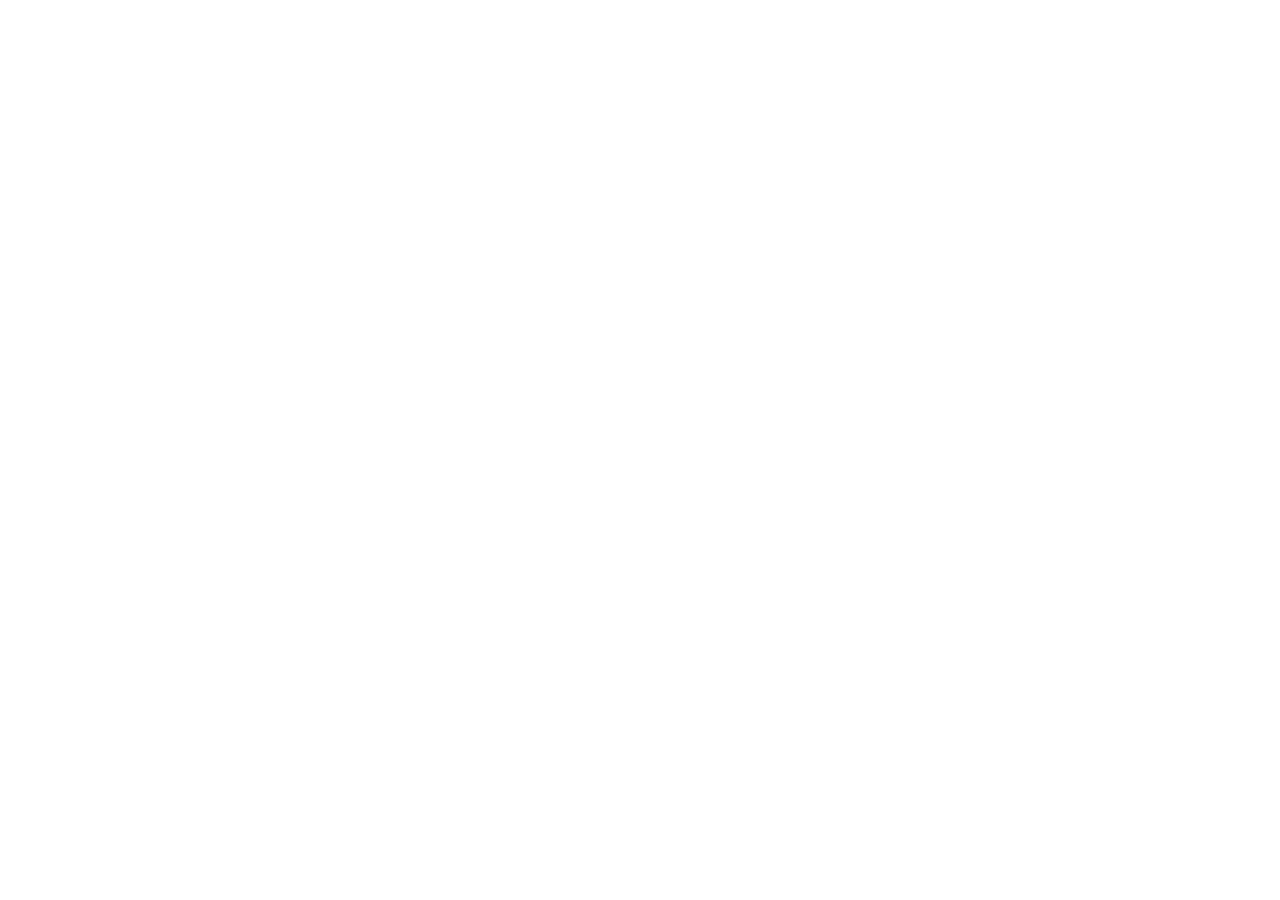
==== index.html @ 2f8d10e8 "Add initial website structure" ====
<!DOCTYPE html>
<html lang="en">
  <head>
    <meta charset="UTF-8">
    <meta name="viewport" content="width=device-width, initial-scale=1.0">

    <meta
      name="description"
      content="Professional, mobile-friendly websites for small businesses on the Sunshine Coast and across Queensland."
    >

    <title>Taichi Ueno Web Design | Sunshine Coast Small Business Websites</title>

    <link rel="stylesheet" href="style.css">
  </head>

  <body>
    <header>
      <nav></nav>
    </header>

    <main>
      <section class="hero"></section>

      <section class="services"></section>

      <section class="work"></section>

      <section class="pricing"></section>

      <section class="process"></section>

      <section class="about"></section>

      <section class="contact"></section>
    </main>

    <footer></footer>
  </body>
</html>
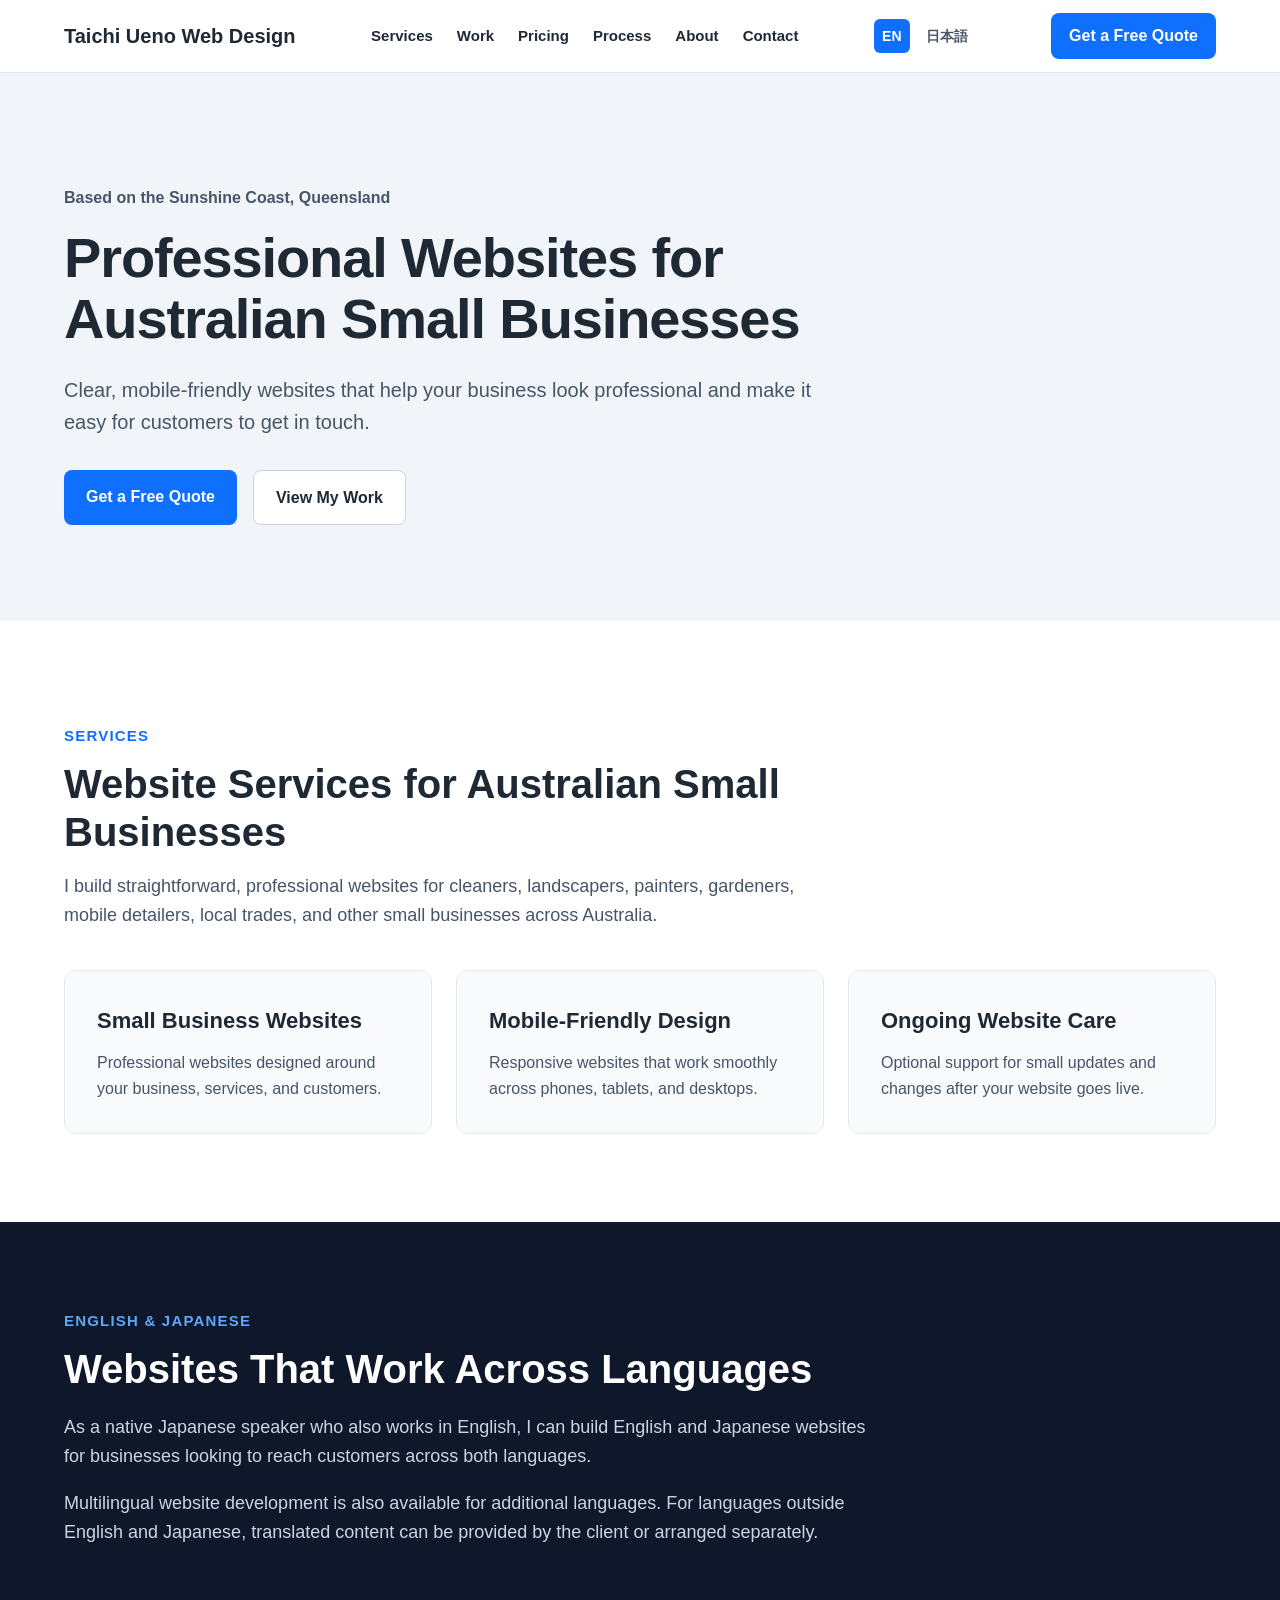
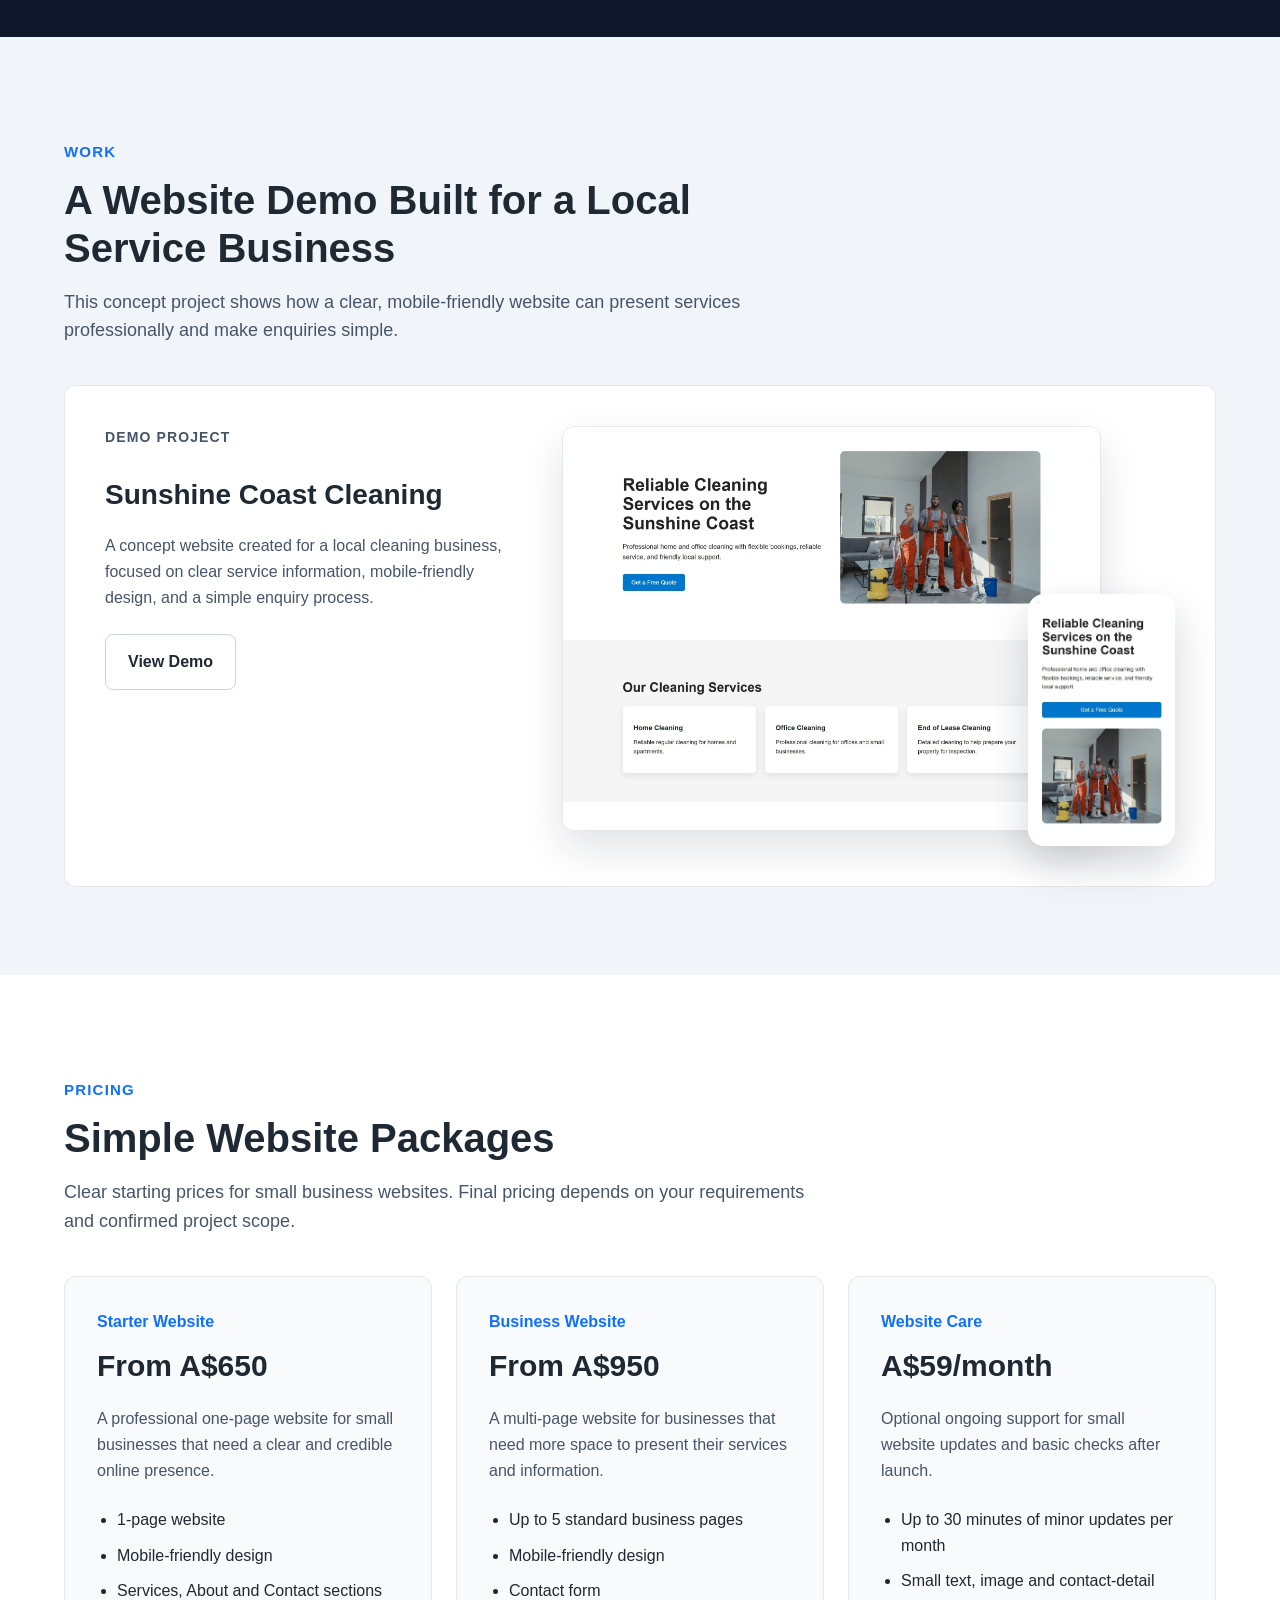
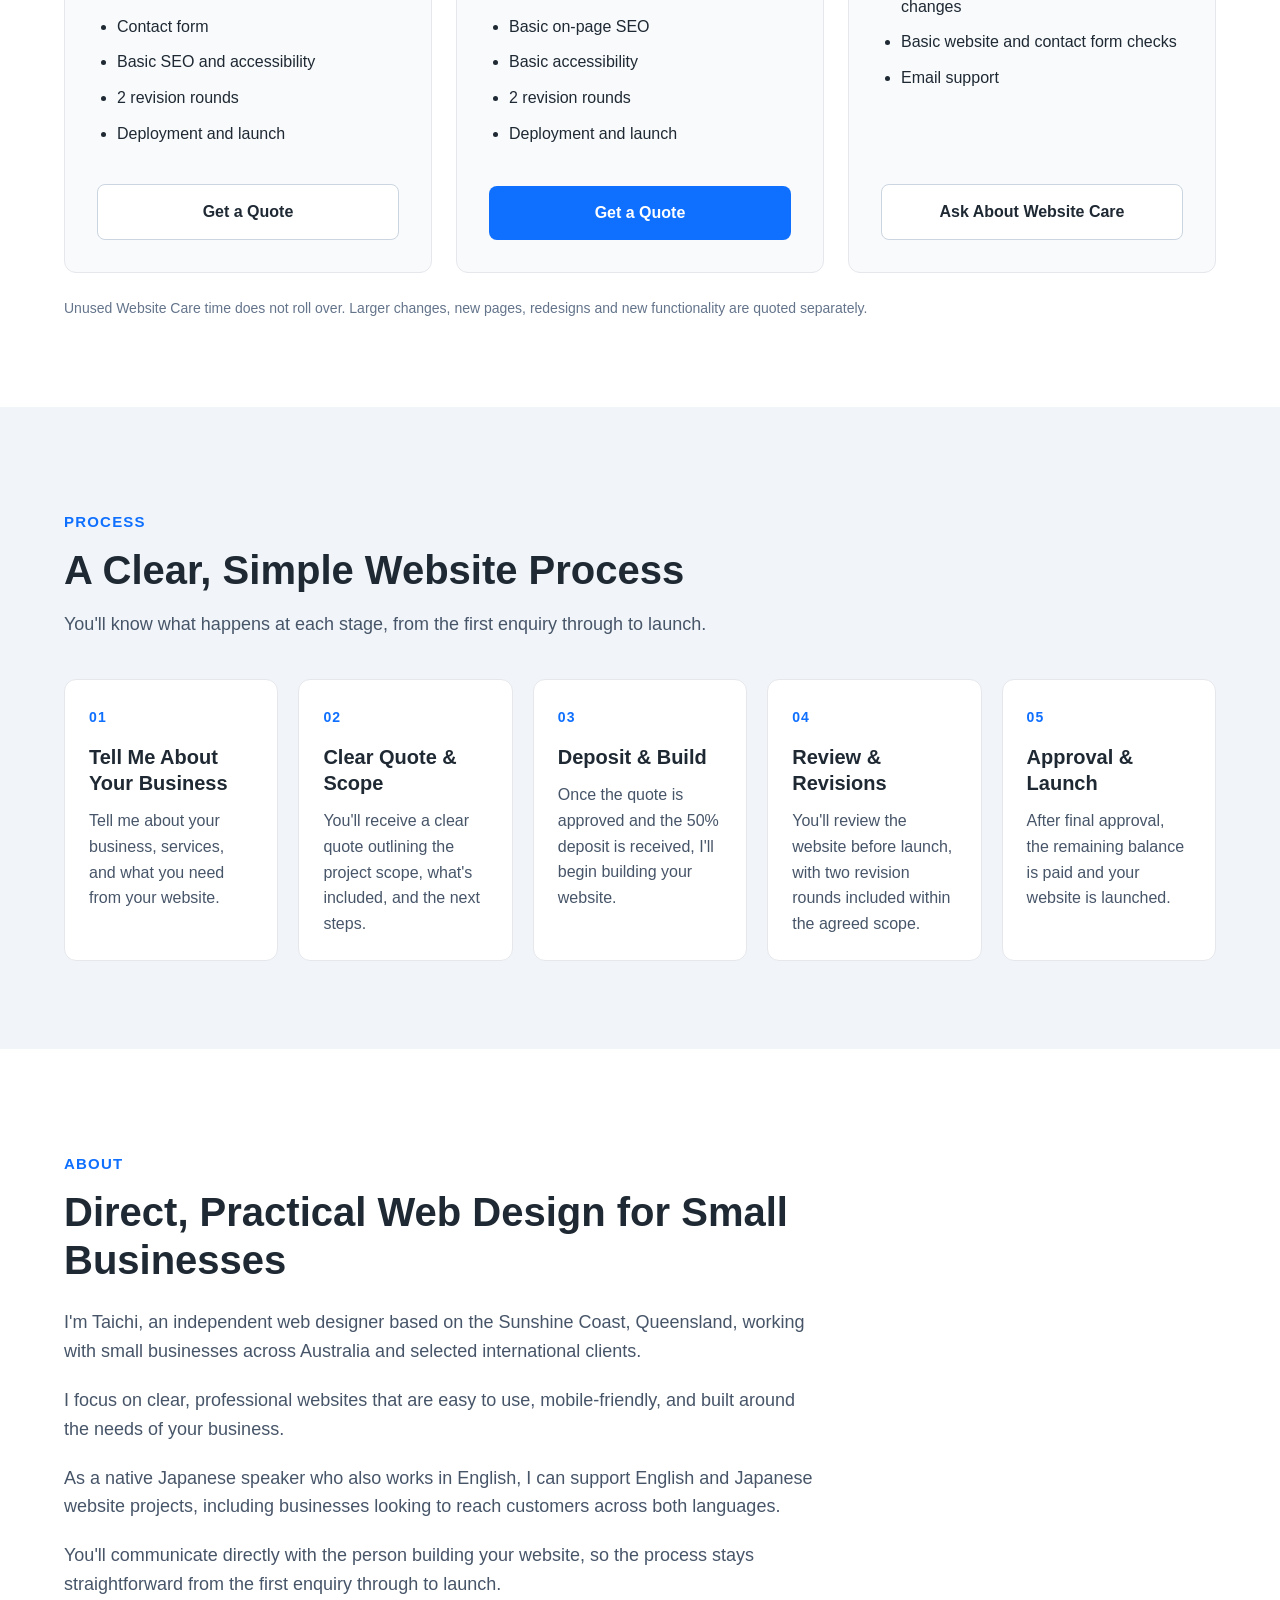
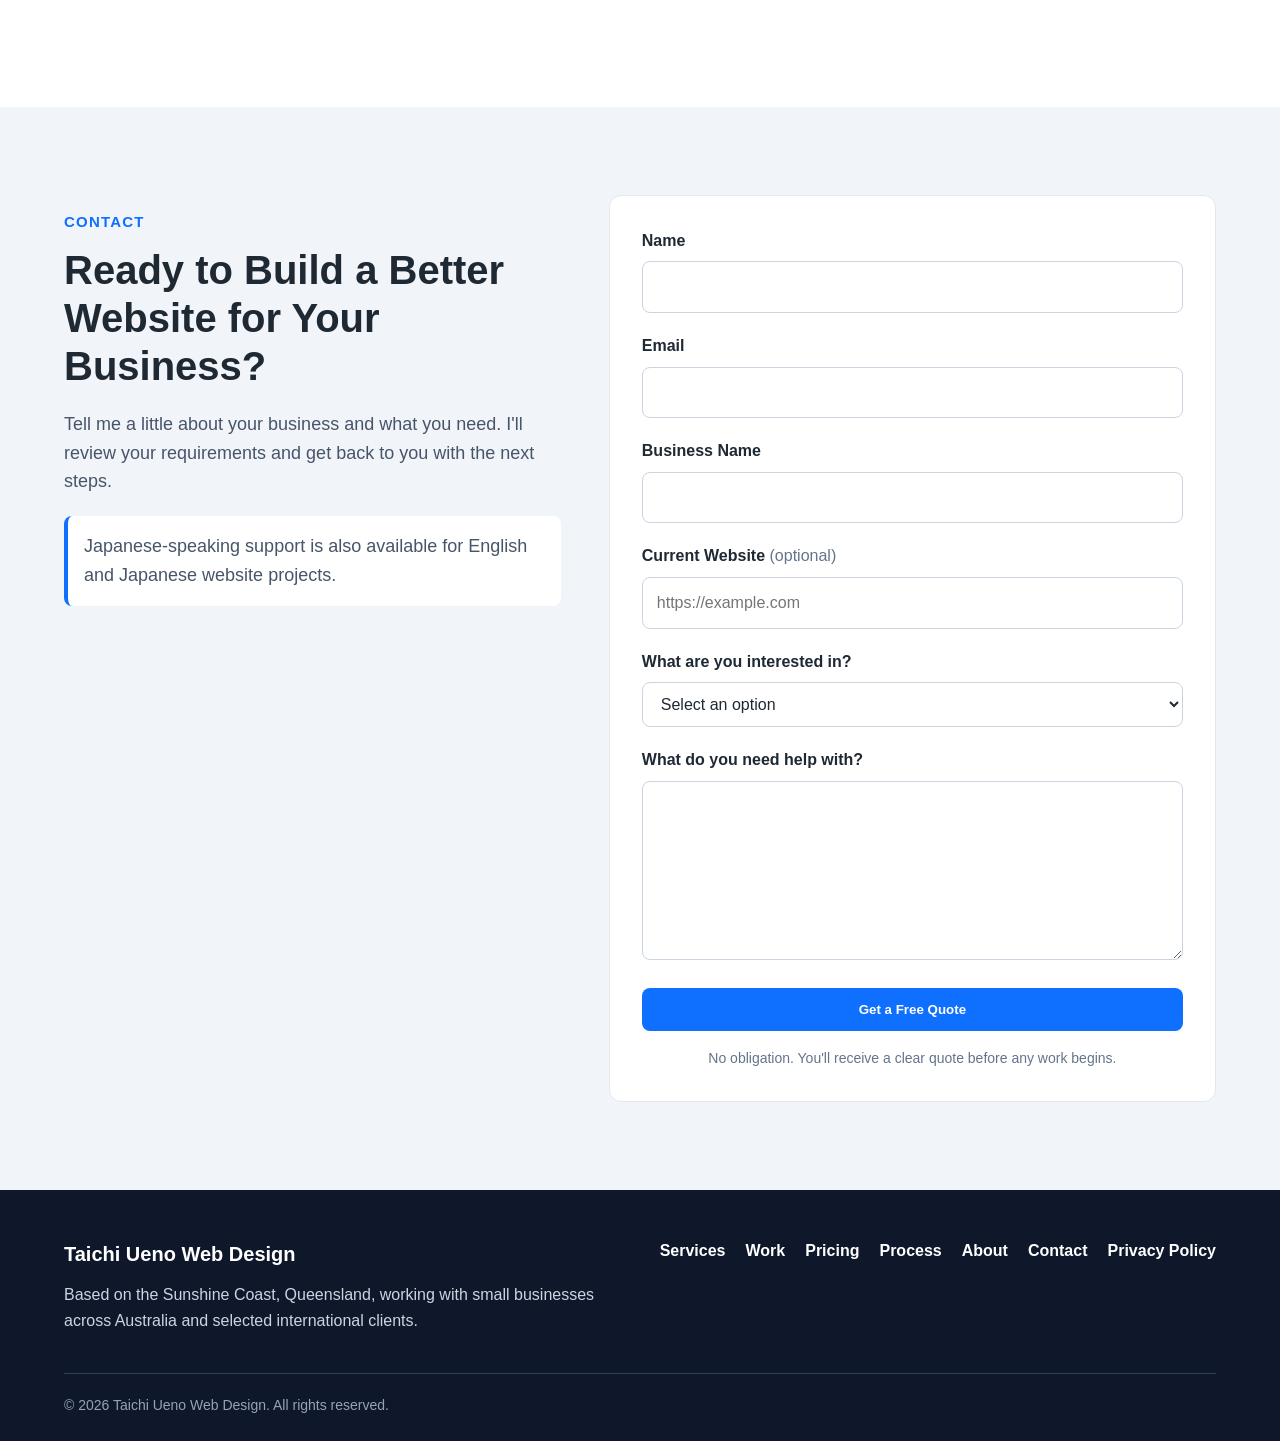
==== commit ee3fb180: "Complete Japanese pages and responsive QA" ====
--- a/index.html
+++ b/index.html
@@ -1,40 +1,553 @@
 <!DOCTYPE html>
 <html lang="en">
   <head>
-    <meta charset="UTF-8">
-    <meta name="viewport" content="width=device-width, initial-scale=1.0">
-
-    <meta
-      name="description"
-      content="Professional, mobile-friendly websites for small businesses on the Sunshine Coast and across Queensland."
+  <meta charset="UTF-8">
+  <meta name="viewport" content="width=device-width, initial-scale=1.0">
+
+  <meta
+    name="description"
+    content="Professional, mobile-friendly websites for Australian small businesses. Based on the Sunshine Coast, Queensland, and working with businesses across Australia."
+  >
+
+  <title>Taichi Ueno Web Design | Websites for Australian Small Businesses</title>
+
+  <link rel="stylesheet" href="style.css">
+</head>
+
+  <body id="top">
+    <header class="site-header">
+  <div class="container nav-container">
+    <a class="site-logo" href="#top">
+      Taichi Ueno Web Design
+    </a>
+
+    <nav class="site-nav" aria-label="Main navigation">
+      <a href="#services">Services</a>
+      <a href="#work">Work</a>
+      <a href="#pricing">Pricing</a>
+      <a href="#process">Process</a>
+      <a href="#about">About</a>
+      <a href="#contact">Contact</a>
+    </nav>
+
+<div class="language-switcher" aria-label="Language selector">
+  <span class="language-current">EN</span>
+
+  <a href="ja/index.html" lang="ja">
+    日本語
+  </a>
+</div>
+
+    <a class="nav-cta" href="#contact">
+      Get a Free Quote
+    </a>
+  </div>
+</header>
+
+    <main>
+   
+     <section class="hero">
+  <div class="container">
+    <div class="hero-content">
+
+      <p class="hero-location">
+        Based on the Sunshine Coast, Queensland
+      </p>
+
+      <h1>
+        Professional Websites for Australian Small Businesses
+      </h1>
+
+      <p class="hero-description">
+        Clear, mobile-friendly websites that help your business look
+        professional and make it easy for customers to get in touch.
+      </p>
+
+      <div class="hero-actions">
+        <a class="cta-button primary-cta" href="#contact">
+          Get a Free Quote
+        </a>
+
+        <a class="cta-button secondary-cta" href="#work">
+          View My Work
+        </a>
+      </div>
+
+    </div>
+  </div>
+</section>
+      <section class="services" id="services">
+  <div class="container">
+    <div class="section-heading">
+      <p class="section-label">Services</p>
+
+      <h2>
+        Website Services for Australian Small Businesses
+      </h2>
+
+      <p>
+        I build straightforward, professional websites for cleaners,
+        landscapers, painters, gardeners, mobile detailers, local trades,
+        and other small businesses across Australia.
+      </p>
+    </div>
+
+    <div class="services-grid">
+      <article class="service-card">
+        <h3>Small Business Websites</h3>
+
+        <p>
+          Professional websites designed around your business,
+          services, and customers.
+        </p>
+      </article>
+
+      <article class="service-card">
+        <h3>Mobile-Friendly Design</h3>
+
+        <p>
+          Responsive websites that work smoothly across phones,
+          tablets, and desktops.
+        </p>
+      </article>
+
+      <article class="service-card">
+        <h3>Ongoing Website Care</h3>
+
+        <p>
+          Optional support for small updates and changes after
+          your website goes live.
+        </p>
+      </article>
+    </div>
+  </div>
+</section>
+
+<section class="multilingual">
+  <div class="container">
+    <div class="multilingual-content">
+      <p class="section-label">English & Japanese</p>
+
+      <h2>
+        Websites That Work Across Languages
+      </h2>
+
+      <p>
+        As a native Japanese speaker who also works in English, I can build
+        English and Japanese websites for businesses looking to reach customers
+        across both languages.
+      </p>
+
+      <p>
+        Multilingual website development is also available for additional
+        languages. For languages outside English and Japanese, translated
+        content can be provided by the client or arranged separately.
+      </p>
+    </div>
+  </div>
+</section>
+
+      <section class="work" id="work">
+  <div class="container">
+    <div class="section-heading">
+      <p class="section-label">Work</p>
+
+      <h2>
+        A Website Demo Built for a Local Service Business
+      </h2>
+
+      <p>
+        This concept project shows how a clear, mobile-friendly website
+        can present services professionally and make enquiries simple.
+      </p>
+    </div>
+
+   <article class="work-card">
+  <div class="work-content">
+    <p class="work-tag">Demo Project</p>
+
+    <h3>Sunshine Coast Cleaning</h3>
+
+    <p>
+      A concept website created for a local cleaning business,
+      focused on clear service information, mobile-friendly design,
+      and a simple enquiry process.
+    </p>
+
+    <a
+      class="cta-button secondary-cta"
+      href="https://taichi-ueno.github.io/02-cleaning-business/"
+      target="_blank"
+      rel="noopener noreferrer"
     >
-
-    <title>Taichi Ueno Web Design | Sunshine Coast Small Business Websites</title>
-
-    <link rel="stylesheet" href="style.css">
-  </head>
-
-  <body>
-    <header>
-      <nav></nav>
-    </header>
-
-    <main>
-      <section class="hero"></section>
-
-      <section class="services"></section>
-
-      <section class="work"></section>
-
-      <section class="pricing"></section>
-
-      <section class="process"></section>
-
-      <section class="about"></section>
-
-      <section class="contact"></section>
+      View Demo
+    </a>
+  </div>
+
+  <div class="work-preview">
+    <img
+  class="work-desktop"
+  src="images/cleaning-business-desktop.jpeg"
+  alt="Desktop preview of the Sunshine Coast Cleaning demo website"
+ >
+
+ <img
+  class="work-mobile"
+  src="images/cleaning-business-mobile.jpeg"
+  alt="Mobile preview of the Sunshine Coast Cleaning demo website"
+ >
+
+  </div>
+</article>
+  </div>
+</section>
+
+      <section class="pricing" id="pricing">
+  <div class="container">
+    <div class="section-heading">
+      <p class="section-label">Pricing</p>
+
+      <h2>
+        Simple Website Packages
+      </h2>
+
+      <p>
+        Clear starting prices for small business websites.
+        Final pricing depends on your requirements and confirmed project scope.
+      </p>
+    </div>
+
+    <div class="pricing-grid">
+      <article class="pricing-card">
+        <p class="pricing-name">Starter Website</p>
+
+        <h3>From A$650</h3>
+
+        <p class="pricing-description">
+          A professional one-page website for small businesses
+          that need a clear and credible online presence.
+        </p>
+
+        <ul>
+          <li>1-page website</li>
+          <li>Mobile-friendly design</li>
+          <li>Services, About and Contact sections</li>
+          <li>Contact form</li>
+          <li>Basic SEO and accessibility</li>
+          <li>2 revision rounds</li>
+          <li>Deployment and launch</li>
+        </ul>
+
+        <a class="cta-button secondary-cta" href="#contact">
+          Get a Quote
+        </a>
+      </article>
+
+      <article class="pricing-card">
+        <p class="pricing-name">Business Website</p>
+
+        <h3>From A$950</h3>
+
+        <p class="pricing-description">
+          A multi-page website for businesses that need more
+          space to present their services and information.
+        </p>
+
+        <ul>
+          <li>Up to 5 standard business pages</li>
+          <li>Mobile-friendly design</li>
+          <li>Contact form</li>
+          <li>Basic on-page SEO</li>
+          <li>Basic accessibility</li>
+          <li>2 revision rounds</li>
+          <li>Deployment and launch</li>
+        </ul>
+
+        <a class="cta-button primary-cta" href="#contact">
+          Get a Quote
+        </a>
+      </article>
+
+      <article class="pricing-card">
+        <p class="pricing-name">Website Care</p>
+
+        <h3>A$59/month</h3>
+
+        <p class="pricing-description">
+          Optional ongoing support for small website updates
+          and basic checks after launch.
+        </p>
+
+        <ul>
+          <li>Up to 30 minutes of minor updates per month</li>
+          <li>Small text, image and contact-detail changes</li>
+          <li>Basic website and contact form checks</li>
+          <li>Email support</li>
+        </ul>
+
+        <a class="cta-button secondary-cta" href="#contact">
+          Ask About Website Care
+        </a>
+      </article>
+    </div>
+
+    <p class="pricing-note">
+      Unused Website Care time does not roll over.
+      Larger changes, new pages, redesigns and new functionality are quoted separately.
+    </p>
+  </div>
+</section>
+
+      <section class="process" id="process">
+  <div class="container">
+    <div class="section-heading">
+      <p class="section-label">Process</p>
+
+      <h2>
+        A Clear, Simple Website Process
+      </h2>
+
+      <p>
+        You'll know what happens at each stage, from the first enquiry
+        through to launch.
+      </p>
+    </div>
+
+    <div class="process-grid">
+      <article class="process-step">
+        <span class="process-number">01</span>
+
+        <h3>Tell Me About Your Business</h3>
+
+        <p>
+          Tell me about your business, services, and what you need
+          from your website.
+        </p>
+      </article>
+
+      <article class="process-step">
+        <span class="process-number">02</span>
+
+        <h3>Clear Quote & Scope</h3>
+
+        <p>
+          You'll receive a clear quote outlining the project scope,
+          what's included, and the next steps.
+        </p>
+      </article>
+
+      <article class="process-step">
+        <span class="process-number">03</span>
+
+        <h3>Deposit & Build</h3>
+
+        <p>
+          Once the quote is approved and the 50% deposit is received,
+          I'll begin building your website.
+        </p>
+      </article>
+
+      <article class="process-step">
+        <span class="process-number">04</span>
+
+        <h3>Review & Revisions</h3>
+
+        <p>
+          You'll review the website before launch, with two revision
+          rounds included within the agreed scope.
+        </p>
+      </article>
+
+      <article class="process-step">
+        <span class="process-number">05</span>
+
+        <h3>Approval & Launch</h3>
+
+        <p>
+          After final approval, the remaining balance is paid and
+          your website is launched.
+        </p>
+      </article>
+    </div>
+  </div>
+</section>
+
+      <section class="about" id="about">
+  <div class="container">
+    <div class="about-content">
+      <p class="section-label">About</p>
+
+      <h2>
+        Direct, Practical Web Design for Small Businesses
+      </h2>
+
+      <p>
+        I'm Taichi, an independent web designer based on the Sunshine Coast,
+        Queensland, working with small businesses across Australia and selected
+        international clients.
+      </p>
+
+      <p>
+        I focus on clear, professional websites that are easy to use,
+        mobile-friendly, and built around the needs of your business.
+      </p>
+
+      <p>
+        As a native Japanese speaker who also works in English, I can support
+        English and Japanese website projects, including businesses looking to
+        reach customers across both languages.
+      </p>
+
+      <p>
+        You'll communicate directly with the person building your website,
+        so the process stays straightforward from the first enquiry through to launch.
+      </p>
+    </div>
+  </div>
+</section>
+
+      <section class="contact" id="contact">
+  <div class="container">
+    <div class="contact-layout">
+      <div class="contact-intro">
+        <p class="section-label">Contact</p>
+
+        <h2>
+          Ready to Build a Better Website for Your Business?
+        </h2>
+
+        <p>
+          Tell me a little about your business and what you need.
+          I'll review your requirements and get back to you with the next steps.
+        </p>
+
+        <p class="contact-note">
+          Japanese-speaking support is also available for English and Japanese
+          website projects.
+        </p>
+      </div>
+
+      <form
+        class="contact-form"
+        action="https://formspree.io/f/mdeodkyo"
+        method="POST"
+      >
+        <div class="form-group">
+          <label for="name">Name</label>
+
+          <input
+            type="text"
+            id="name"
+            name="name"
+            autocomplete="name"
+            required
+          >
+        </div>
+
+        <div class="form-group">
+          <label for="email">Email</label>
+
+          <input
+            type="email"
+            id="email"
+            name="email"
+            autocomplete="email"
+            required
+          >
+        </div>
+
+        <div class="form-group">
+          <label for="business-name">Business Name</label>
+
+          <input
+            type="text"
+            id="business-name"
+            name="business_name"
+            autocomplete="organization"
+            required
+          >
+        </div>
+
+        <div class="form-group">
+          <label for="website">Current Website <span>(optional)</span></label>
+
+          <input
+            type="url"
+            id="website"
+            name="current_website"
+            placeholder="https://example.com"
+          >
+        </div>
+
+        <div class="form-group">
+          <label for="service">What are you interested in?</label>
+
+          <select id="service" name="service" required>
+            <option value="">Select an option</option>
+            <option value="Starter Website">Starter Website</option>
+            <option value="Business Website">Business Website</option>
+            <option value="Website Care">Website Care</option>
+            <option value="Not sure yet">Not sure yet</option>
+          </select>
+        </div>
+
+        <div class="form-group">
+          <label for="message">What do you need help with?</label>
+
+          <textarea
+            id="message"
+            name="message"
+            rows="6"
+            required
+          ></textarea>
+        </div>
+
+        <input
+          type="hidden"
+          name="_next"
+          value="https://taichiueno.com.au/thanks.html"
+        >
+
+        <button class="cta-button primary-cta form-submit" type="submit">
+          Get a Free Quote
+        </button>
+
+        <p class="form-note">
+          No obligation. You'll receive a clear quote before any work begins.
+        </p>
+      </form>
+    </div>
+  </div>
+</section>
     </main>
 
-    <footer></footer>
+    <footer class="site-footer">
+  <div class="container footer-container">
+    <div class="footer-brand">
+      <a class="footer-logo" href="#top">
+        Taichi Ueno Web Design
+      </a>
+
+      <p>
+        Based on the Sunshine Coast, Queensland, working with small businesses
+        across Australia and selected international clients.
+      </p>
+    </div>
+
+    <div class="footer-links">
+      <a href="#services">Services</a>
+      <a href="#work">Work</a>
+      <a href="#pricing">Pricing</a>
+      <a href="#process">Process</a>
+      <a href="#about">About</a>
+      <a href="#contact">Contact</a>
+      <a href="privacy.html">Privacy Policy</a>
+    </div>
+
+    <p class="footer-copyright">
+      © 2026 Taichi Ueno Web Design. All rights reserved.
+    </p>
+  </div>
+</footer>
   </body>
 </html>
--- a/style.css
+++ b/style.css
@@ -0,0 +1,1060 @@
+* {
+  box-sizing: border-box;
+}
+
+html {
+  scroll-behavior: smooth;
+}
+
+body {
+  margin: 0;
+  font-family: Arial, sans-serif;
+  color: #1f2933;
+  background-color: #ffffff;
+  line-height: 1.6;
+  overflow-x: hidden;
+}
+
+a {
+  color: inherit;
+}
+
+.container {
+  width: 100%;
+  max-width: 1200px;
+  margin: 0 auto;
+  padding: 0 24px;
+}
+
+
+/* Header */
+
+.site-header {
+  background-color: #ffffff;
+  border-bottom: 1px solid #e5e7eb;
+}
+
+.nav-container {
+  display: flex;
+  align-items: center;
+  justify-content: space-between;
+  min-height: 72px;
+  gap: 24px;
+}
+
+.site-logo {
+  font-size: 20px;
+  font-weight: 700;
+  text-decoration: none;
+  white-space: nowrap;
+}
+
+.site-nav {
+  display: flex;
+  align-items: center;
+  gap: 24px;
+}
+
+.site-nav a {
+  text-decoration: none;
+  font-size: 15px;
+  font-weight: 600;
+}
+
+.site-nav a:hover {
+  text-decoration: underline;
+}
+
+.language-switcher {
+  display: flex;
+  align-items: center;
+  gap: 8px;
+  font-size: 14px;
+  font-weight: 700;
+}
+
+.language-switcher a,
+.language-current {
+  padding: 6px 8px;
+  border-radius: 6px;
+}
+
+.language-switcher a {
+  text-decoration: none;
+  color: #475569;
+}
+
+.language-switcher a:hover {
+  background-color: #f1f5f9;
+}
+
+.language-current {
+  background-color: #0f6fff;
+  color: #ffffff;
+}
+
+.nav-cta {
+  display: inline-block;
+  padding: 10px 18px;
+  background-color: #0f6fff;
+  color: #ffffff;
+  border-radius: 8px;
+  text-decoration: none;
+  font-weight: 700;
+  white-space: nowrap;
+  transition: background-color 0.2s ease, transform 0.2s ease;
+}
+
+.nav-cta:hover {
+  background-color: #0a58cc;
+  transform: translateY(-1px);
+}
+
+
+/* Hero */
+
+.hero {
+  padding: 96px 0;
+  background-color: #f1f5f9;
+}
+
+.hero-content {
+  max-width: 760px;
+}
+
+.hero-location {
+  margin-bottom: 16px;
+  font-size: 16px;
+  font-weight: 600;
+  color: #475569;
+}
+
+.hero h1 {
+  margin: 0 0 24px;
+  font-size: 56px;
+  line-height: 1.1;
+  letter-spacing: -0.02em;
+}
+
+.hero-description {
+  margin-bottom: 32px;
+  font-size: 20px;
+  color: #475569;
+}
+
+.hero-actions {
+  display: flex;
+  flex-wrap: wrap;
+  gap: 16px;
+}
+
+
+/* Buttons */
+
+.cta-button {
+  display: inline-block;
+  padding: 14px 22px;
+  border-radius: 8px;
+  text-decoration: none;
+  font-weight: 700;
+  transition: transform 0.2s ease, background-color 0.2s ease;
+}
+
+.primary-cta {
+  background-color: #0f6fff;
+  color: #ffffff;
+}
+
+.primary-cta:hover {
+  background-color: #0a58cc;
+  transform: translateY(-2px);
+}
+
+.secondary-cta {
+  background-color: #ffffff;
+  border: 1px solid #cbd5e1;
+  color: #1f2933;
+}
+
+.secondary-cta:hover {
+  background-color: #f1f5f9;
+  transform: translateY(-2px);
+}
+
+
+/* Shared Section Styles */
+
+.section-heading {
+  max-width: 760px;
+  margin-bottom: 40px;
+}
+
+.section-label {
+  margin-bottom: 12px;
+  font-size: 15px;
+  font-weight: 700;
+  color: #0f6fff;
+  text-transform: uppercase;
+  letter-spacing: 0.08em;
+}
+
+.section-heading h2 {
+  margin: 0 0 16px;
+  font-size: 40px;
+  line-height: 1.2;
+}
+
+.section-heading > p:not(.section-label) {
+  margin: 0;
+  font-size: 18px;
+  color: #475569;
+}
+
+
+/* Services */
+
+.services {
+  padding: 88px 0;
+  background-color: #ffffff;
+}
+
+.services-grid {
+  display: grid;
+  grid-template-columns: repeat(3, 1fr);
+  gap: 24px;
+}
+
+.service-card {
+  padding: 32px;
+  background-color: #f8fafc;
+  border: 1px solid #e5e7eb;
+  border-radius: 12px;
+  transition: transform 0.2s ease, box-shadow 0.2s ease;
+}
+
+.service-card:hover {
+  transform: translateY(-4px);
+  box-shadow: 0 12px 28px rgba(15, 23, 42, 0.08);
+}
+
+.service-card h3 {
+  margin: 0 0 12px;
+  font-size: 22px;
+}
+
+.service-card p {
+  margin: 0;
+  color: #475569;
+}
+
+
+/* Multilingual */
+
+.multilingual {
+  padding: 72px 0;
+  background-color: #0f172a;
+  color: #ffffff;
+}
+
+.multilingual-content {
+  max-width: 820px;
+}
+
+.multilingual .section-label {
+  color: #60a5fa;
+}
+
+.multilingual h2 {
+  margin: 0 0 20px;
+  font-size: 40px;
+  line-height: 1.2;
+}
+
+.multilingual p:not(.section-label) {
+  margin: 0 0 18px;
+  font-size: 18px;
+  color: #cbd5e1;
+}
+
+
+/* Work */
+
+.work {
+  padding: 88px 0;
+  background-color: #f1f5f9;
+}
+
+.work-card {
+  display: grid;
+  grid-template-columns: 0.8fr 1.2fr;
+  gap: 48px;
+  padding: 40px;
+  background-color: #ffffff;
+  border: 1px solid #e5e7eb;
+  border-radius: 12px;
+}
+
+.work-content {
+  max-width: 720px;
+}
+
+.work-tag {
+  margin: 0 0 12px;
+  font-size: 14px;
+  font-weight: 700;
+  color: #0f6fff;
+  text-transform: uppercase;
+  letter-spacing: 0.08em;
+}
+
+.work-card h3 {
+  margin: 0 0 16px;
+  font-size: 28px;
+}
+
+.work-card p {
+  margin: 0 0 24px;
+  color: #475569;
+}
+
+.work-preview {
+  position: relative;
+  min-height: 420px;
+}
+
+.work-desktop {
+  display: block;
+  width: 88%;
+  border: 1px solid #e5e7eb;
+  border-radius: 12px;
+  box-shadow: 0 18px 40px rgba(15, 23, 42, 0.12);
+}
+
+.work-mobile {
+  position: absolute;
+  right: 0;
+  bottom: 0;
+  width: 24%;
+  border: 6px solid #ffffff;
+  border-radius: 16px;
+  box-shadow: 0 18px 40px rgba(15, 23, 42, 0.18);
+}
+
+
+/* Pricing */
+
+.pricing {
+  padding: 88px 0;
+  background-color: #ffffff;
+}
+
+.pricing-grid {
+  display: grid;
+  grid-template-columns: repeat(3, 1fr);
+  gap: 24px;
+}
+
+.pricing-card {
+  display: flex;
+  flex-direction: column;
+  padding: 32px;
+  background-color: #f8fafc;
+  border: 1px solid #e5e7eb;
+  border-radius: 12px;
+}
+
+.pricing-name {
+  margin: 0 0 8px;
+  font-size: 16px;
+  font-weight: 700;
+  color: #0f6fff;
+}
+
+.pricing-card h3 {
+  margin: 0 0 16px;
+  font-size: 30px;
+}
+
+.pricing-description {
+  margin: 0 0 24px;
+  color: #475569;
+}
+
+.pricing-card ul {
+  margin: 0 0 28px;
+  padding-left: 20px;
+}
+
+.pricing-card li {
+  margin-bottom: 10px;
+}
+
+.pricing-card .cta-button {
+  margin-top: auto;
+  text-align: center;
+}
+
+.pricing-note {
+  margin: 24px 0 0;
+  font-size: 14px;
+  color: #64748b;
+}
+
+
+/* Process */
+
+.process {
+  padding: 88px 0;
+  background-color: #f1f5f9;
+}
+
+.process-grid {
+  display: grid;
+  grid-template-columns: repeat(5, 1fr);
+  gap: 20px;
+}
+
+.process-step {
+  padding: 24px;
+  background-color: #ffffff;
+  border: 1px solid #e5e7eb;
+  border-radius: 12px;
+}
+
+.process-number {
+  display: inline-block;
+  margin-bottom: 16px;
+  font-size: 14px;
+  font-weight: 700;
+  color: #0f6fff;
+  letter-spacing: 0.08em;
+}
+
+.process-step h3 {
+  margin: 0 0 12px;
+  font-size: 20px;
+  line-height: 1.3;
+}
+
+.process-step p {
+  margin: 0;
+  color: #475569;
+}
+
+
+/* About */
+
+.about {
+  padding: 88px 0;
+  background-color: #ffffff;
+}
+
+.about-content {
+  max-width: 760px;
+}
+
+.about-content h2 {
+  margin: 0 0 24px;
+  font-size: 40px;
+  line-height: 1.2;
+}
+
+.about-content > p:not(.section-label) {
+  margin: 0 0 20px;
+  font-size: 18px;
+  color: #475569;
+}
+
+
+/* Contact */
+
+.contact {
+  padding: 88px 0;
+  background-color: #f1f5f9;
+}
+
+.contact-layout {
+  display: grid;
+  grid-template-columns: 0.9fr 1.1fr;
+  gap: 48px;
+  align-items: start;
+}
+
+.contact-intro {
+  max-width: 520px;
+}
+
+.contact-intro h2 {
+  margin: 0 0 20px;
+  font-size: 40px;
+  line-height: 1.2;
+}
+
+.contact-intro > p:not(.section-label) {
+  margin: 0 0 20px;
+  font-size: 18px;
+  color: #475569;
+}
+
+.contact-note {
+  padding: 16px;
+  background-color: #ffffff;
+  border-left: 4px solid #0f6fff;
+  border-radius: 8px;
+}
+
+.contact-form {
+  padding: 32px;
+  background-color: #ffffff;
+  border: 1px solid #e5e7eb;
+  border-radius: 12px;
+}
+
+.form-group {
+  margin-bottom: 20px;
+}
+
+.form-group label {
+  display: block;
+  margin-bottom: 8px;
+  font-weight: 700;
+}
+
+.form-group label span {
+  font-weight: 400;
+  color: #64748b;
+}
+
+.form-group input,
+.form-group select,
+.form-group textarea {
+  width: 100%;
+  padding: 12px 14px;
+  font: inherit;
+  color: #1f2933;
+  background-color: #ffffff;
+  border: 1px solid #cbd5e1;
+  border-radius: 8px;
+}
+
+.form-group textarea {
+  resize: vertical;
+}
+
+.form-group input:focus,
+.form-group select:focus,
+.form-group textarea:focus {
+  outline: 3px solid rgba(15, 111, 255, 0.18);
+  border-color: #0f6fff;
+}
+
+.form-submit {
+  width: 100%;
+  border: 0;
+  cursor: pointer;
+}
+
+.form-note {
+  margin: 16px 0 0;
+  font-size: 14px;
+  color: #64748b;
+  text-align: center;
+}
+
+
+/* Footer */
+
+.site-footer {
+  padding: 48px 0 24px;
+  background-color: #0f172a;
+  color: #ffffff;
+}
+
+.footer-container {
+  display: grid;
+  grid-template-columns: 1fr auto;
+  gap: 32px;
+  align-items: start;
+}
+
+.footer-brand {
+  max-width: 560px;
+}
+
+.footer-logo {
+  display: inline-block;
+  margin-bottom: 12px;
+  font-size: 20px;
+  font-weight: 700;
+  text-decoration: none;
+}
+
+.footer-brand p {
+  margin: 0;
+  color: #cbd5e1;
+}
+
+.footer-links {
+  display: flex;
+  flex-wrap: wrap;
+  justify-content: flex-end;
+  gap: 16px 20px;
+}
+
+.footer-links a {
+  color: #ffffff;
+  text-decoration: none;
+  font-weight: 600;
+}
+
+.footer-links a:hover {
+  text-decoration: underline;
+}
+
+.footer-copyright {
+  grid-column: 1 / -1;
+  margin: 8px 0 0;
+  padding-top: 20px;
+  border-top: 1px solid #334155;
+  font-size: 14px;
+  color: #94a3b8;
+}
+
+
+/* Privacy / Legal Page */
+
+.legal-page {
+  padding: 88px 0;
+  background-color: #ffffff;
+}
+
+.legal-content {
+  max-width: 760px;
+}
+
+.legal-content h1 {
+  margin: 0 0 32px;
+  font-size: 48px;
+  line-height: 1.2;
+}
+
+.legal-content h2 {
+  margin: 32px 0 12px;
+  font-size: 26px;
+}
+
+.legal-content p {
+  margin: 0 0 20px;
+  font-size: 18px;
+  color: #475569;
+}
+
+
+/* Thank You Page */
+
+.thank-you-page {
+  padding: 120px 0;
+  background-color: #f1f5f9;
+}
+
+.thank-you-content {
+  max-width: 820px;
+  text-align: center;
+}
+
+.thank-you-content h1 {
+  margin: 0 0 20px;
+  font-size: 48px;
+  line-height: 1.2;
+}
+
+.thank-you-content p {
+  margin: 0 0 28px;
+  font-size: 18px;
+  color: #475569;
+}
+
+/* Japanese Typography and Layout */
+
+html[lang="ja"] h1,
+html[lang="ja"] h2,
+html[lang="ja"] h3,
+html[lang="ja"] p,
+html[lang="ja"] li {
+  line-break: strict;
+  word-break: normal;
+  overflow-wrap: normal;
+}
+
+html[lang="ja"] .hero-content {
+  max-width: 1000px;
+}
+
+html[lang="ja"] .hero h1 {
+  font-size: 52px;
+}
+
+html[lang="ja"] .hero-description {
+  max-width: 920px;
+}
+
+html[lang="ja"] .section-heading {
+  max-width: 920px;
+}
+
+html[lang="ja"] .multilingual-content {
+  max-width: 920px;
+}
+
+html[lang="ja"] .about-content {
+  max-width: 900px;
+}
+
+html[lang="ja"] .contact-layout {
+  grid-template-columns: 1fr 1fr;
+}
+
+html[lang="ja"] .contact-intro {
+  max-width: 600px;
+}
+
+html[lang="ja"] .footer-brand {
+  max-width: 650px;
+}
+
+
+/* Japanese Process Layout */
+
+html[lang="ja"] .process-grid {
+  grid-template-columns: repeat(6, 1fr);
+}
+
+html[lang="ja"] .process-step {
+  grid-column: span 2;
+}
+
+html[lang="ja"] .process-step:nth-child(4) {
+  grid-column: 2 / span 2;
+}
+
+html[lang="ja"] .process-step:nth-child(5) {
+  grid-column: 4 / span 2;
+}
+
+
+/* Line-Break Exception */
+
+.nowrap {
+  white-space: nowrap;
+}
+
+.mobile-break {
+  display: none;
+}
+
+/* Tablet */
+
+@media (min-width: 769px) and (max-width: 1024px) {
+  .nav-container {
+    flex-direction: column;
+    align-items: flex-start;
+    padding-top: 20px;
+    padding-bottom: 20px;
+  }
+
+  .site-nav {
+    display: grid;
+    grid-template-columns: repeat(3, 1fr);
+    width: 100%;
+    gap: 12px 24px;
+  }
+
+  .site-nav a {
+    text-align: left;
+  }
+
+  .language-switcher {
+    width: 100%;
+  }
+
+  .nav-cta {
+    width: 100%;
+    text-align: center;
+  }
+
+  .hero {
+    padding: 72px 0;
+  }
+
+  .hero h1,
+  html[lang="ja"] .hero h1 {
+    font-size: 44px;
+  }
+
+  .services-grid {
+    grid-template-columns: repeat(2, 1fr);
+  }
+
+  .work-card {
+    grid-template-columns: 1fr;
+  }
+
+  .pricing-grid {
+    grid-template-columns: 1fr;
+  }
+
+  .process-grid,
+  html[lang="ja"] .process-grid {
+    grid-template-columns: repeat(2, 1fr);
+  }
+
+  .process-step,
+  html[lang="ja"] .process-step,
+  html[lang="ja"] .process-step:nth-child(4),
+  html[lang="ja"] .process-step:nth-child(5) {
+    grid-column: auto;
+  }
+
+  .contact-layout,
+  html[lang="ja"] .contact-layout {
+    grid-template-columns: 1fr;
+  }
+
+    .footer-container {
+    grid-template-columns: 1fr;
+  }
+
+  .footer-brand {
+    max-width: 100%;
+  }
+
+  .footer-links {
+    justify-content: flex-start;
+  }
+
+}
+
+/* Mobile */
+
+@media (max-width: 768px) {
+  .nav-container {
+    flex-direction: column;
+    align-items: flex-start;
+    padding-top: 16px;
+    padding-bottom: 16px;
+  }
+
+  .site-nav {
+    display: grid;
+    grid-template-columns: repeat(2, 1fr);
+    width: 100%;
+    gap: 12px 20px;
+  }
+
+  .site-nav a {
+    text-align: left;
+  }
+
+  .language-switcher {
+    width: 100%;
+  }
+
+  .nav-cta {
+    width: 100%;
+    text-align: center;
+  }
+
+  .hero {
+    padding: 64px 0;
+  }
+
+  .hero h1,
+  html[lang="ja"] .hero h1 {
+    font-size: 40px;
+  }
+
+  .hero-description {
+    font-size: 18px;
+  }
+
+  .hero-actions {
+    flex-direction: column;
+  }
+
+  .cta-button {
+    width: 100%;
+    text-align: center;
+  }
+
+  .services {
+    padding: 64px 0;
+  }
+
+  .section-heading h2 {
+    font-size: 32px;
+  }
+
+  .section-heading > p:not(.section-label) {
+    font-size: 17px;
+  }
+
+  .services-grid {
+    grid-template-columns: 1fr;
+  }
+
+  .service-card {
+    padding: 24px;
+  }
+
+  .multilingual {
+    padding: 56px 0;
+  }
+
+  .multilingual h2 {
+    font-size: 32px;
+  }
+
+  .multilingual p:not(.section-label) {
+    font-size: 17px;
+  }
+
+  .work {
+    padding: 64px 0;
+  }
+
+  .work-card {
+    grid-template-columns: 1fr;
+    padding: 24px;
+  }
+
+  .work-card h3 {
+    font-size: 24px;
+  }
+
+  .work-preview {
+    min-height: 300px;
+  }
+
+  .work-desktop {
+    width: 90%;
+  }
+
+  .work-mobile {
+    width: 30%;
+  }
+
+  .pricing {
+    padding: 64px 0;
+  }
+
+  .pricing-grid {
+    grid-template-columns: 1fr;
+  }
+
+  .pricing-card {
+    padding: 24px;
+  }
+
+  .process {
+    padding: 64px 0;
+  }
+
+    .process-grid,
+  html[lang="ja"] .process-grid {
+    grid-template-columns: 1fr;
+  }
+
+  .process-step,
+  html[lang="ja"] .process-step {
+    grid-column: auto;
+    padding: 24px;
+  }
+
+  html[lang="ja"] .process-step:nth-child(4),
+  html[lang="ja"] .process-step:nth-child(5) {
+    grid-column: auto;
+  }
+  
+  .about {
+    padding: 64px 0;
+  }
+
+  .about-content h2 {
+    font-size: 32px;
+  }
+
+  .about-content > p:not(.section-label) {
+    font-size: 17px;
+  }
+
+  .contact {
+    padding: 64px 0;
+  }
+
+  .contact-layout,
+  html[lang="ja"] .contact-layout {
+    grid-template-columns: 1fr;
+    gap: 32px;
+  }
+
+  .contact-intro h2 {
+    font-size: 32px;
+  }
+
+  .contact-intro > p:not(.section-label) {
+    font-size: 17px;
+  }
+
+  .contact-form {
+    padding: 24px;
+  }
+
+  .site-footer {
+    padding: 40px 0 24px;
+  }
+
+  .footer-container {
+    grid-template-columns: 1fr;
+  }
+
+  .footer-links {
+    justify-content: flex-start;
+  }
+
+  .legal-page {
+    padding: 64px 0;
+  }
+
+  .legal-content h1 {
+    font-size: 36px;
+  }
+
+  .legal-content h2 {
+    font-size: 24px;
+  }
+
+  .legal-content p {
+    font-size: 17px;
+  }
+
+  .thank-you-page {
+    padding: 80px 0;
+  }
+
+  .thank-you-content h1 {
+    font-size: 36px;
+  }
+
+  .thank-you-content p {
+    font-size: 17px;
+  }
+
+  .nowrap {
+    white-space: normal;
+  }
+
+    .mobile-break {
+    display: inline;
+  }
+
+}
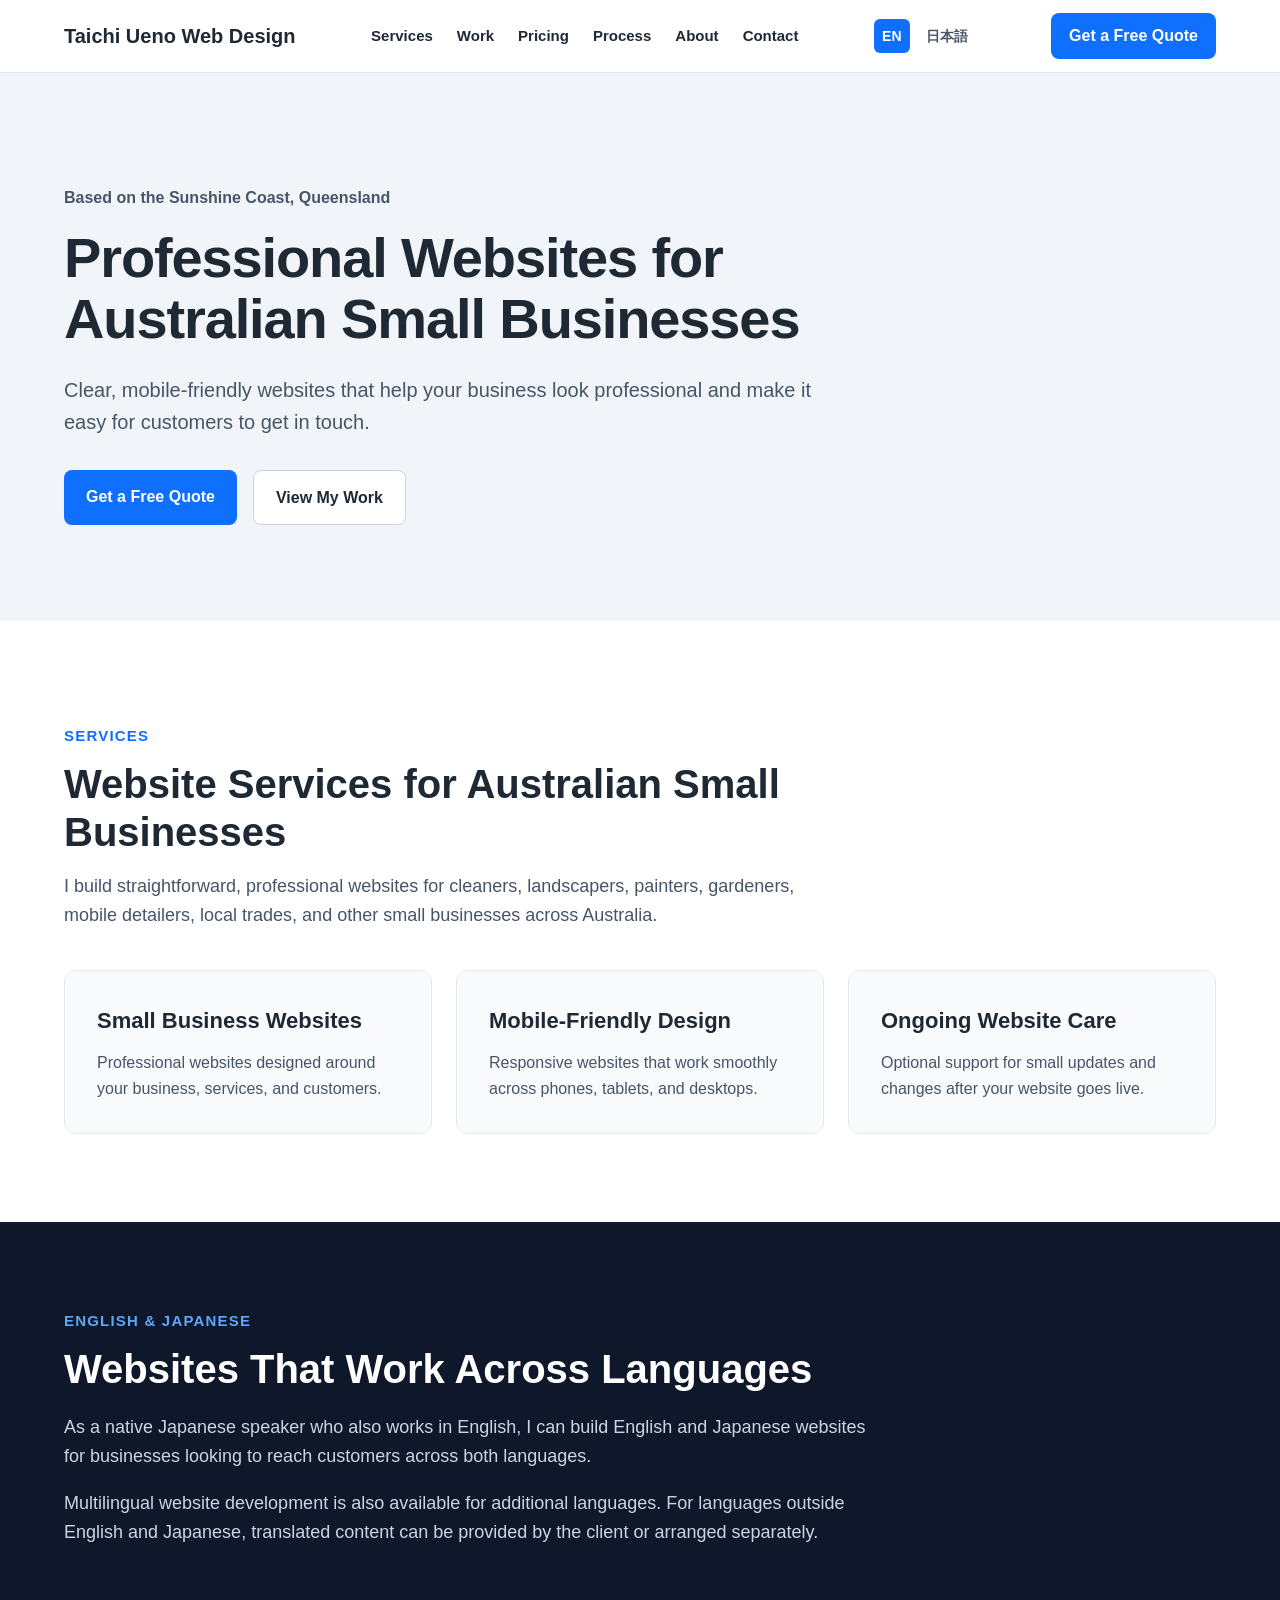
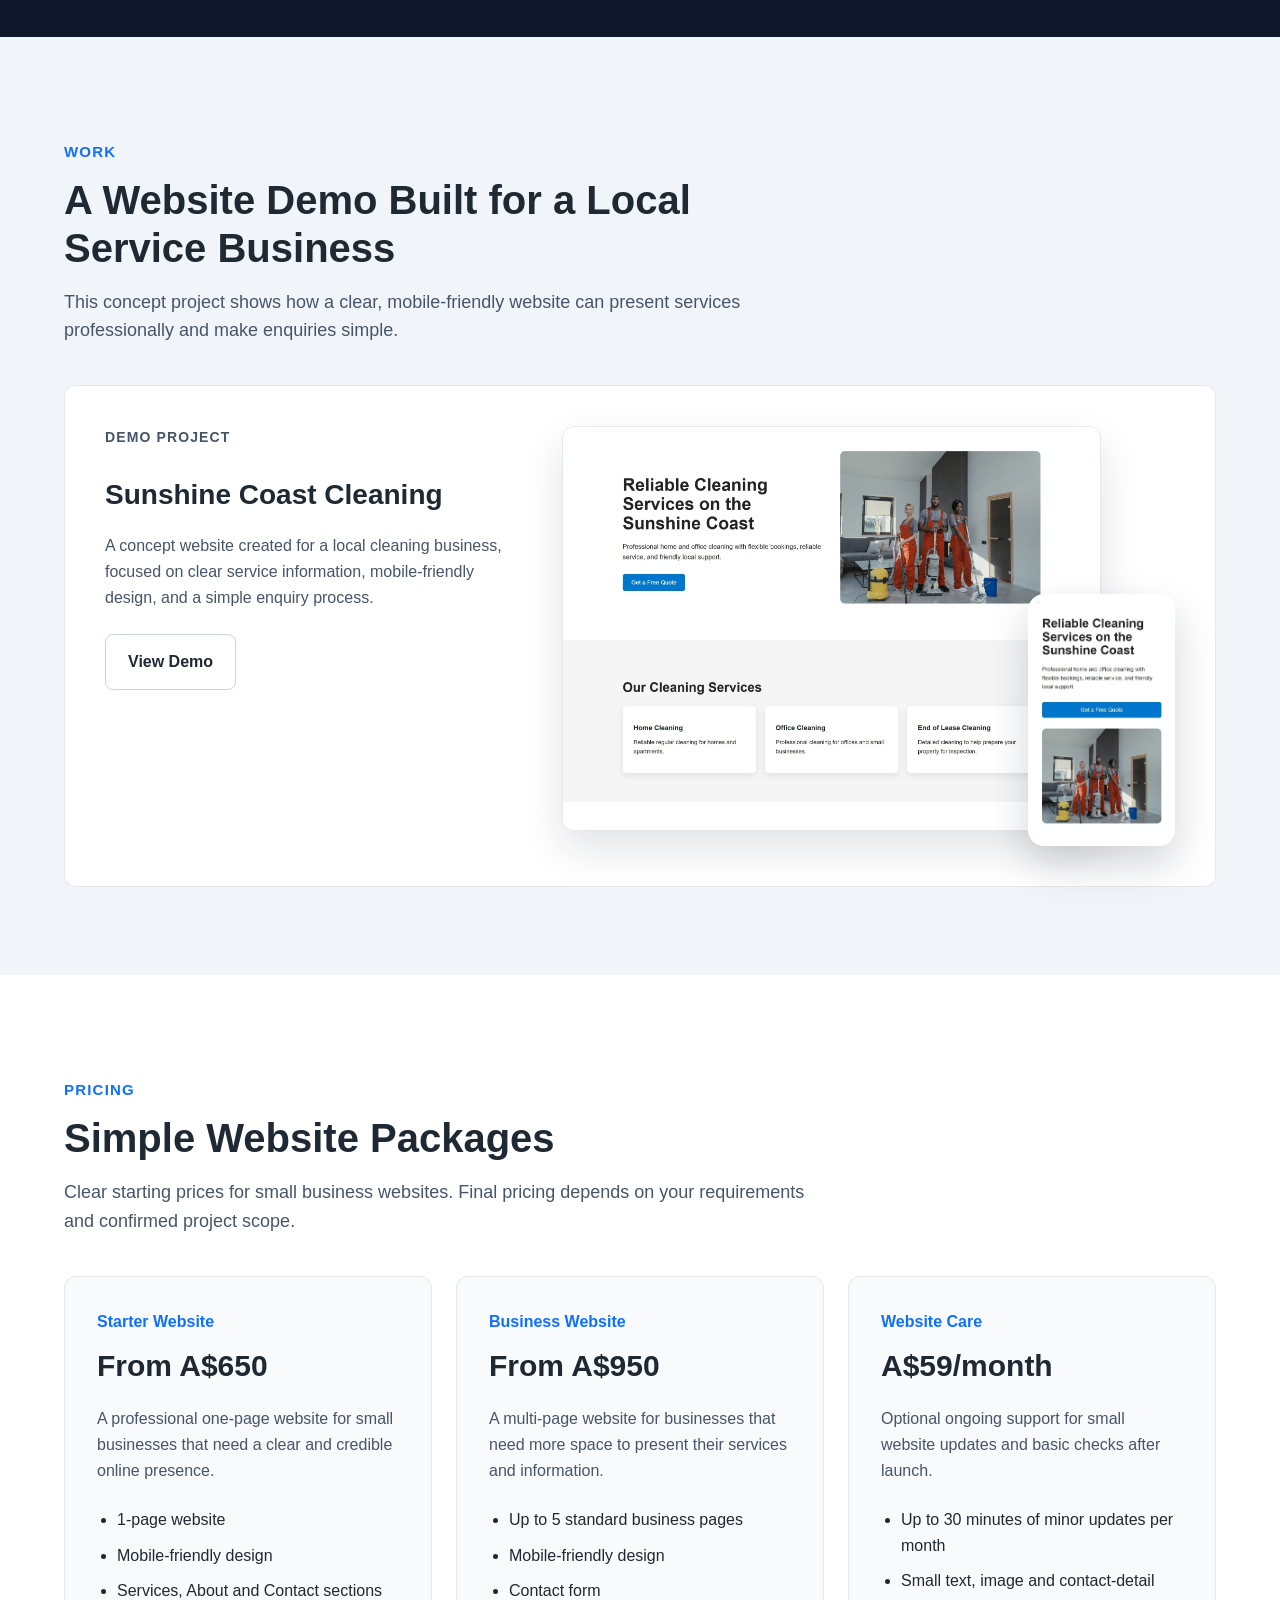
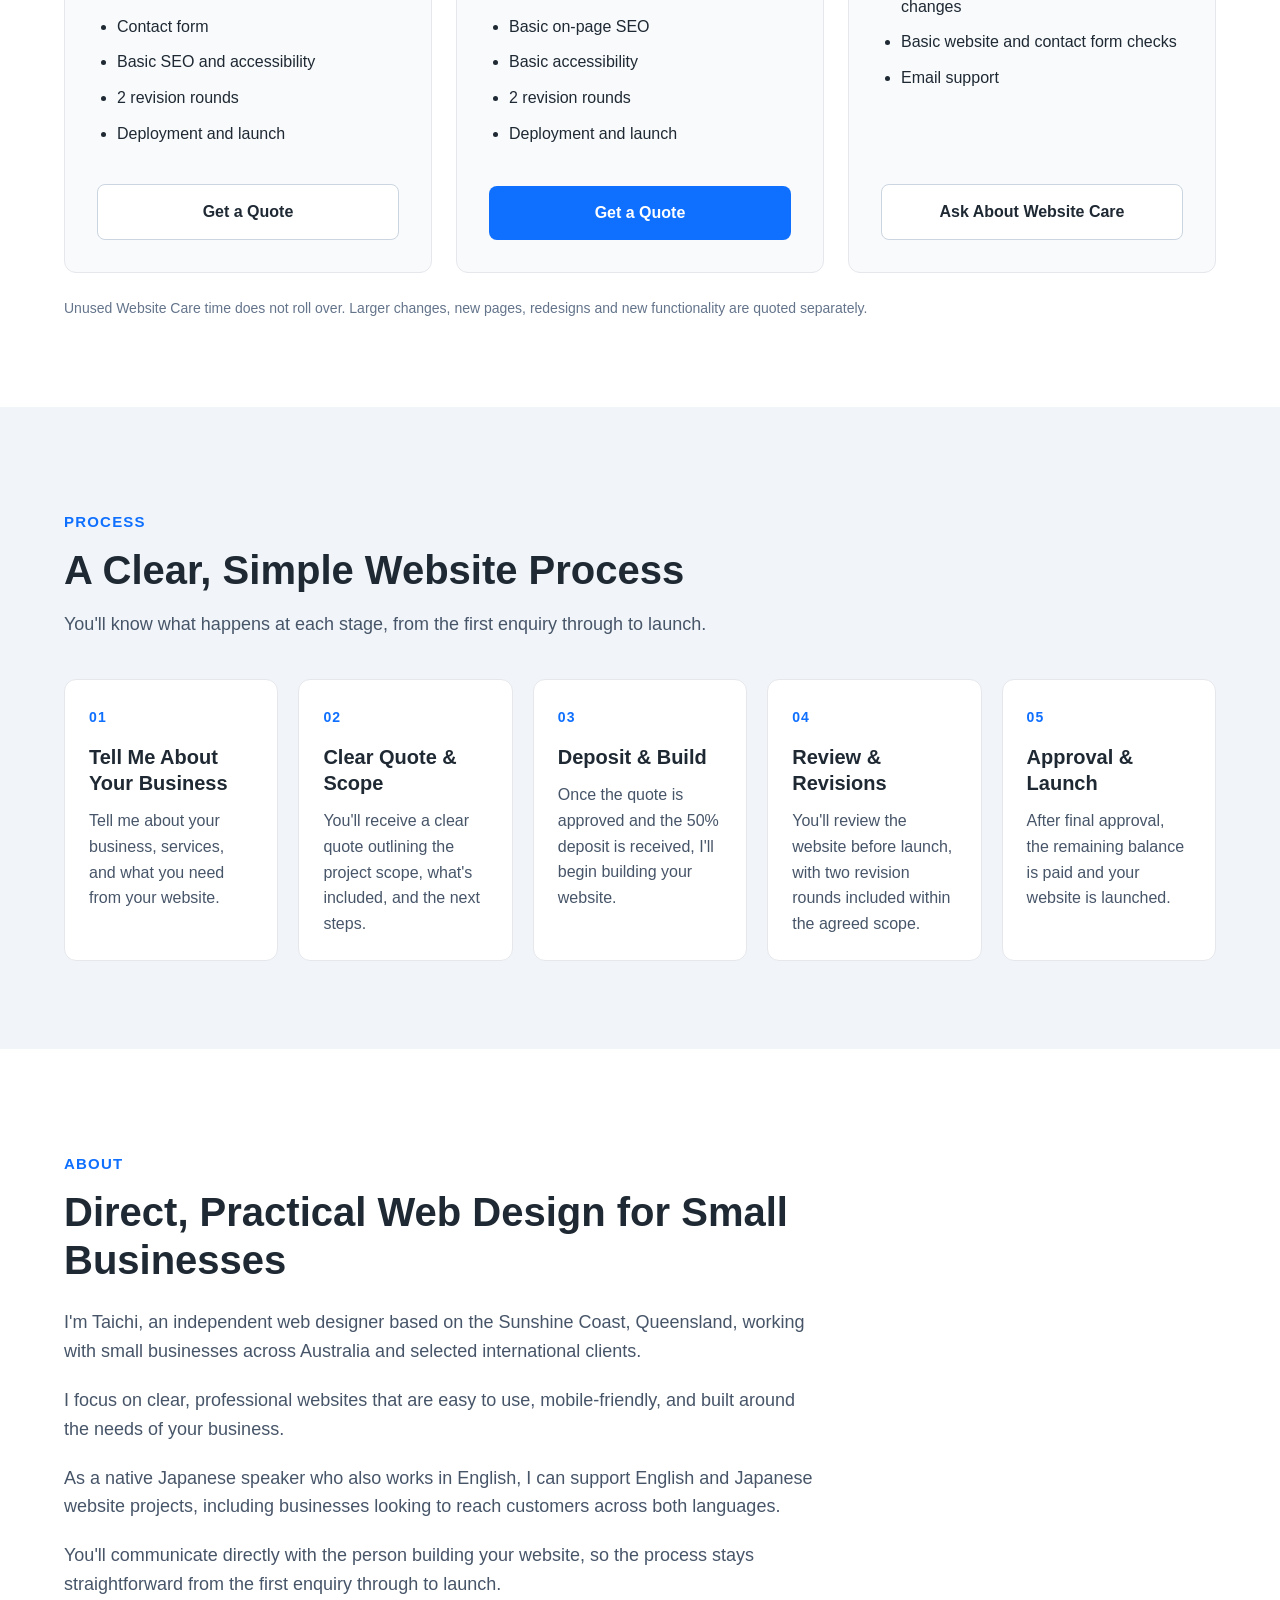
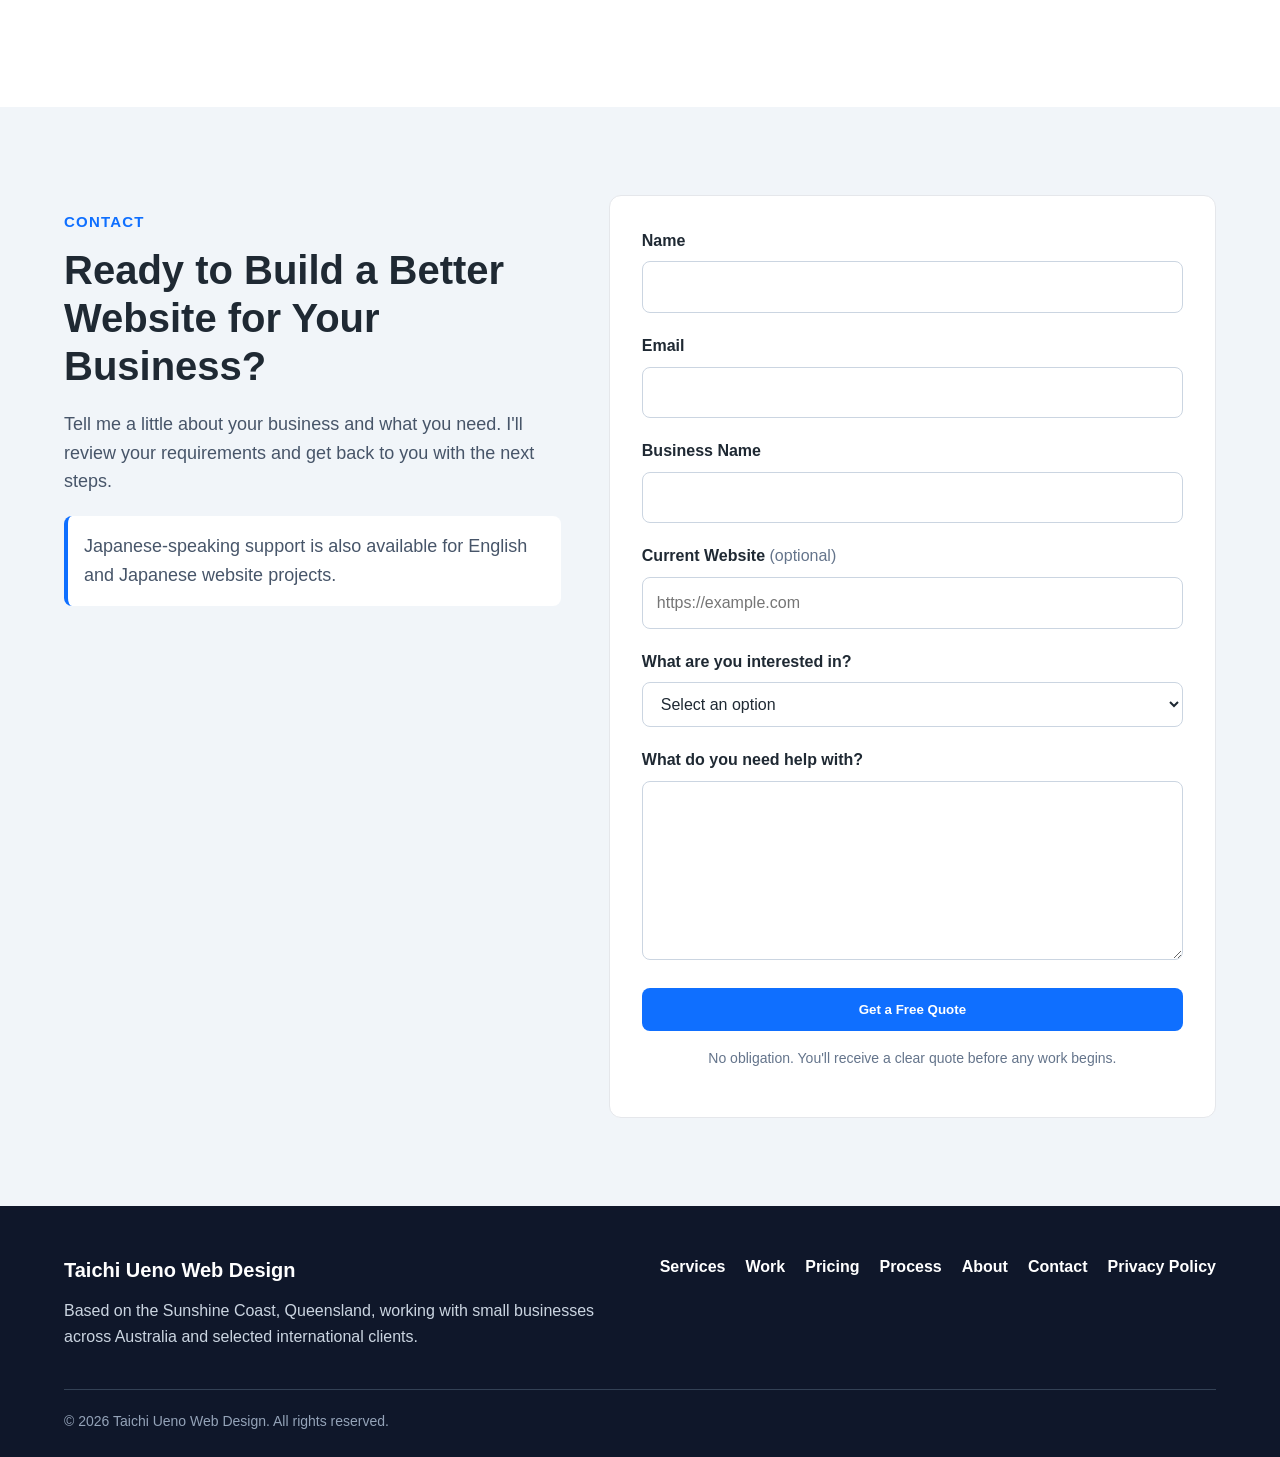
==== commit 104e5d79: "Use AJAX form submission" ====
--- a/index.html
+++ b/index.html
@@ -428,9 +428,10 @@
       </div>
 
       <form
-        class="contact-form"
-        action="https://formspree.io/f/mdeodkyo"
-        method="POST"
+         class="contact-form"
+         id="contact-form"
+         action="https://formspree.io/f/mdeodkyo"
+         method="POST"
       >
         <div class="form-group">
           <label for="name">Name</label>
@@ -502,19 +503,17 @@
           ></textarea>
         </div>
 
-        <input
-          type="hidden"
-          name="_next"
-          value="https://taichiueno.com.au/thanks.html"
-        >
-
+        
         <button class="cta-button primary-cta form-submit" type="submit">
           Get a Free Quote
         </button>
 
         <p class="form-note">
           No obligation. You'll receive a clear quote before any work begins.
-        </p>
+        
+         </p>
+
+         <p class="form-status" id="form-status" aria-live="polite"></p>  
       </form>
     </div>
   </div>
@@ -549,5 +548,46 @@
     </p>
   </div>
 </footer>
+
+<script>
+  const form = document.getElementById("contact-form");
+  const formStatus = document.getElementById("form-status");
+
+  form.addEventListener("submit", async function (event) {
+    event.preventDefault();
+
+    const formData = new FormData(form);
+    const submitButton = form.querySelector('button[type="submit"]');
+
+    submitButton.disabled = true;
+    submitButton.textContent = "Sending...";
+    formStatus.textContent = "";
+
+    try {
+      const response = await fetch(form.action, {
+        method: form.method,
+        body: formData,
+        headers: {
+          Accept: "application/json"
+        }
+      });
+
+      if (response.ok) {
+        window.location.href = "thanks.html";
+        return;
+      }
+
+      formStatus.textContent =
+        "Something went wrong. Please check your details and try again.";
+    } catch (error) {
+      formStatus.textContent =
+        "Unable to send your enquiry. Please try again.";
+    }
+
+    submitButton.disabled = false;
+    submitButton.textContent = "Get a Free Quote";
+  });
+</script>
+
   </body>
 </html>
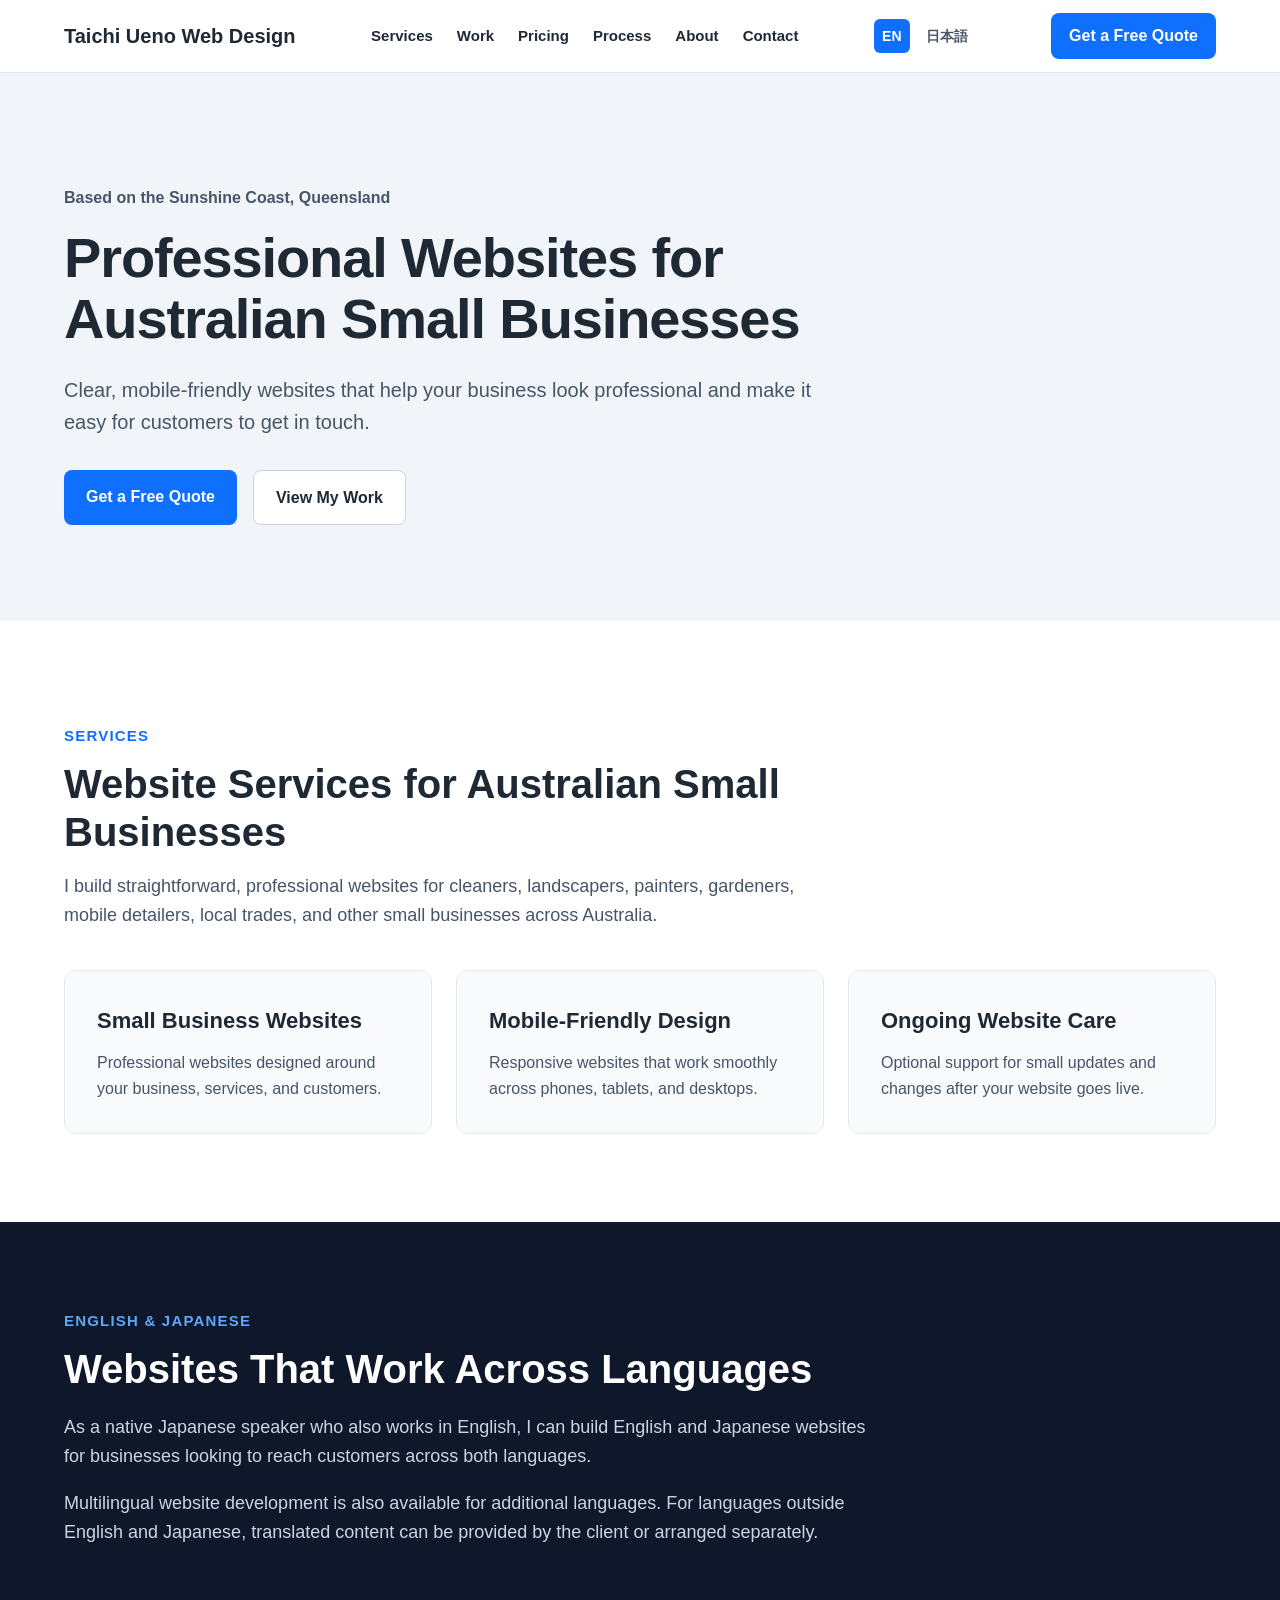
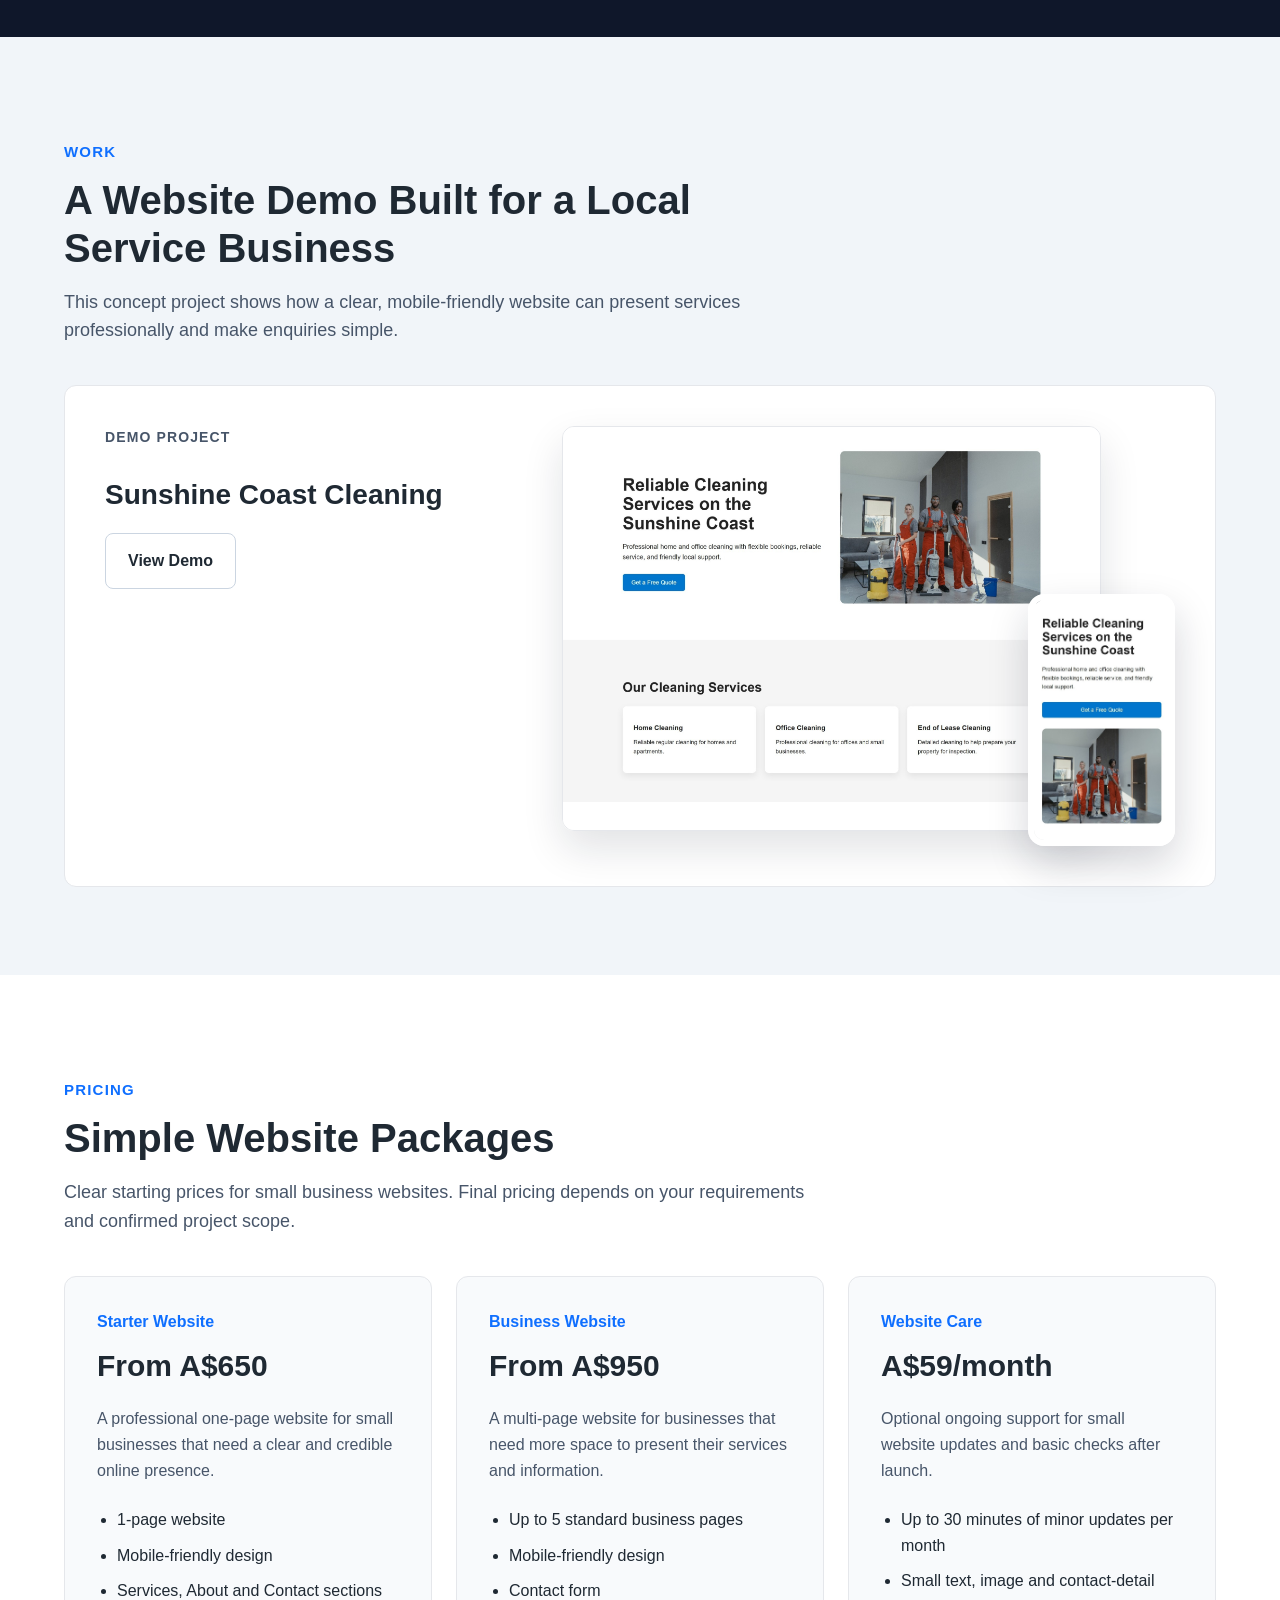
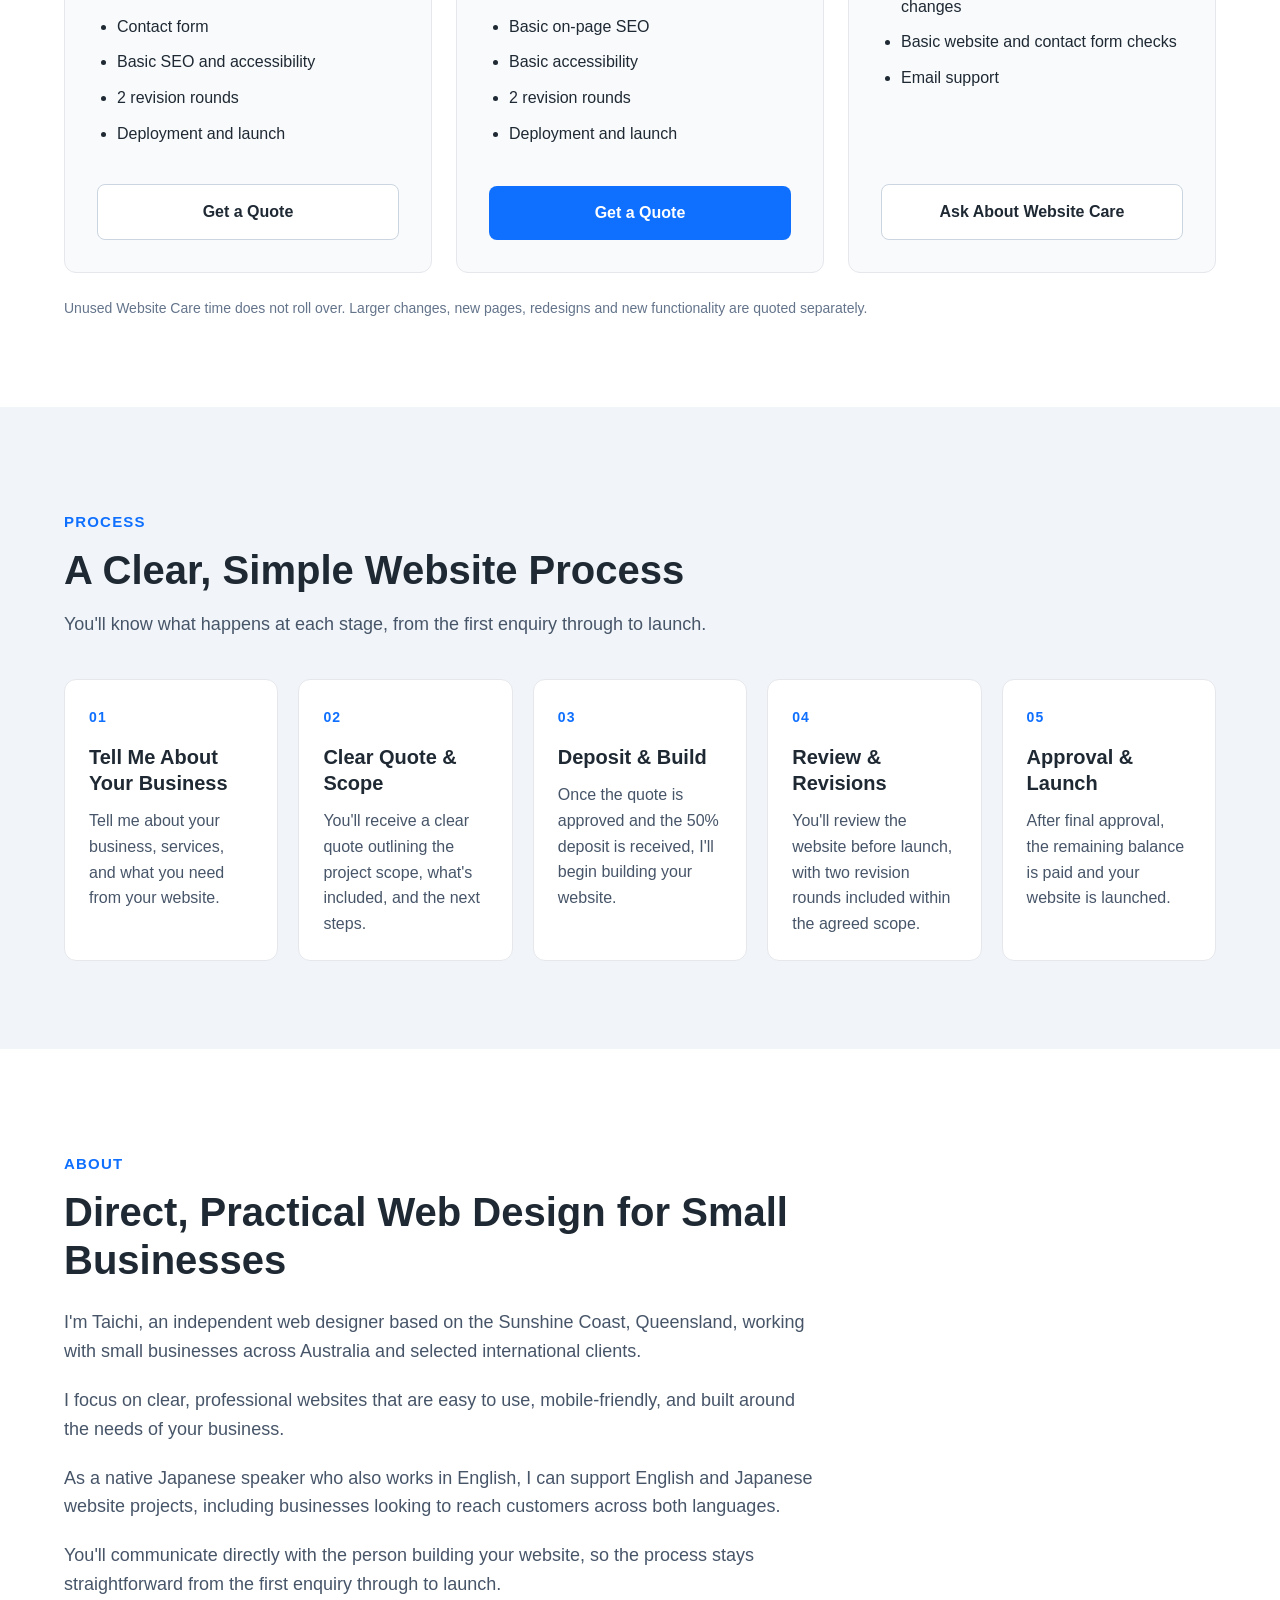
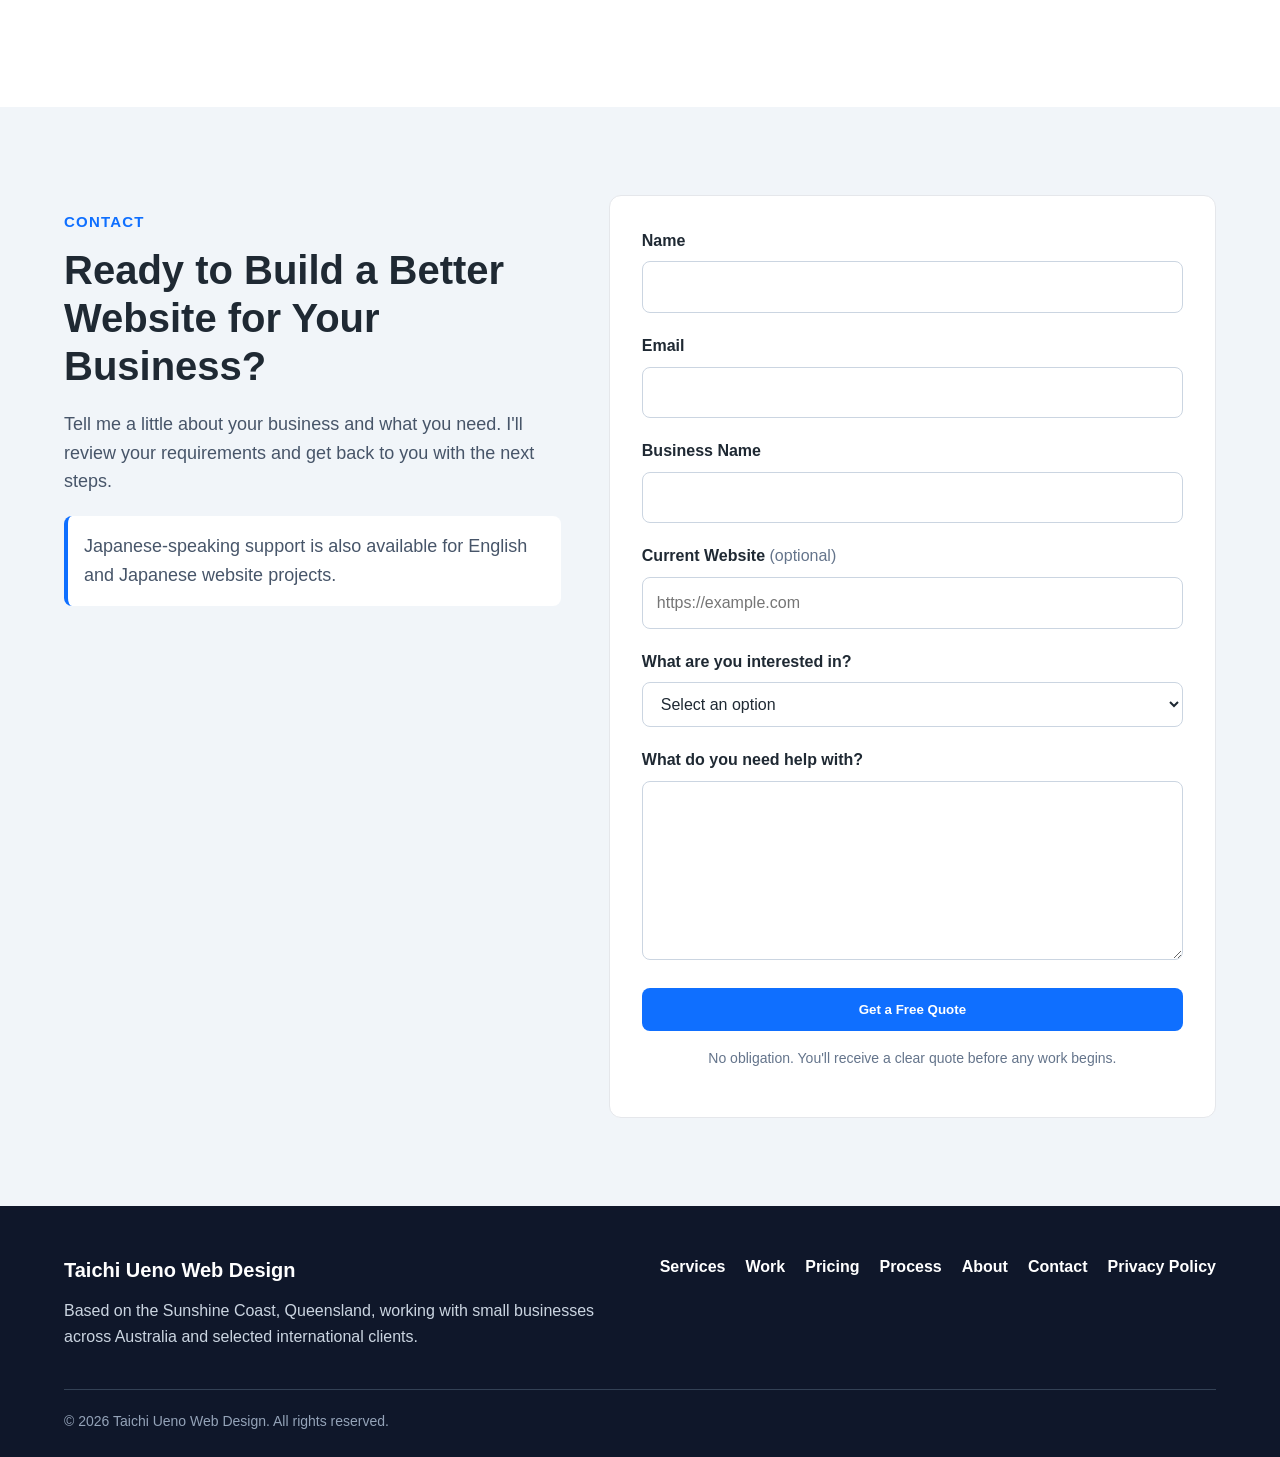
==== commit 7700d02c: "Add language-aware demo links" ====
--- a/index.html
+++ b/index.html
@@ -168,20 +168,14 @@
 
     <h3>Sunshine Coast Cleaning</h3>
 
-    <p>
-      A concept website created for a local cleaning business,
-      focused on clear service information, mobile-friendly design,
-      and a simple enquiry process.
-    </p>
-
     <a
-      class="cta-button secondary-cta"
-      href="https://taichi-ueno.github.io/02-cleaning-business/"
-      target="_blank"
-      rel="noopener noreferrer"
-    >
-      View Demo
-    </a>
+       class="cta-button secondary-cta"
+       href="https://taichi-ueno.github.io/02-cleaning-business/?lang=en"
+       target="_blank"
+       rel="noopener noreferrer"
+     >
+  View Demo
+</a>
   </div>
 
   <div class="work-preview">
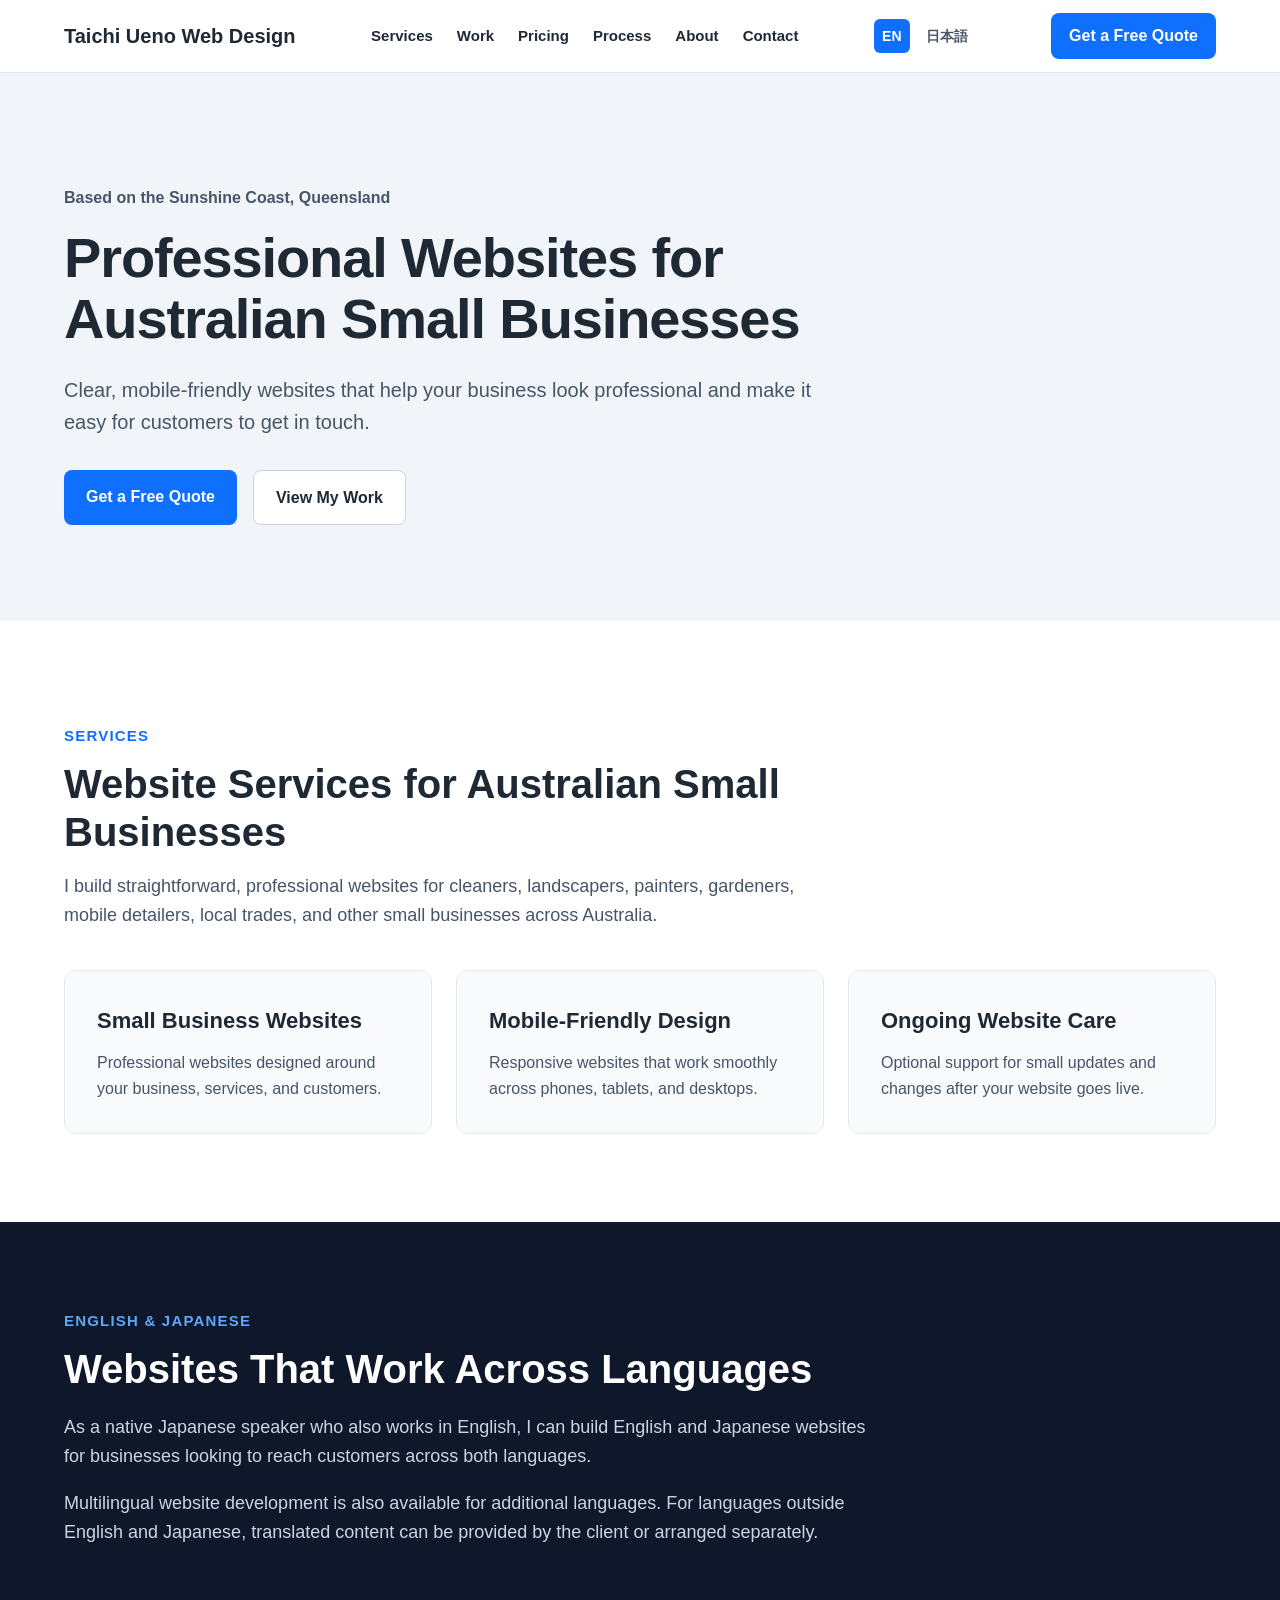
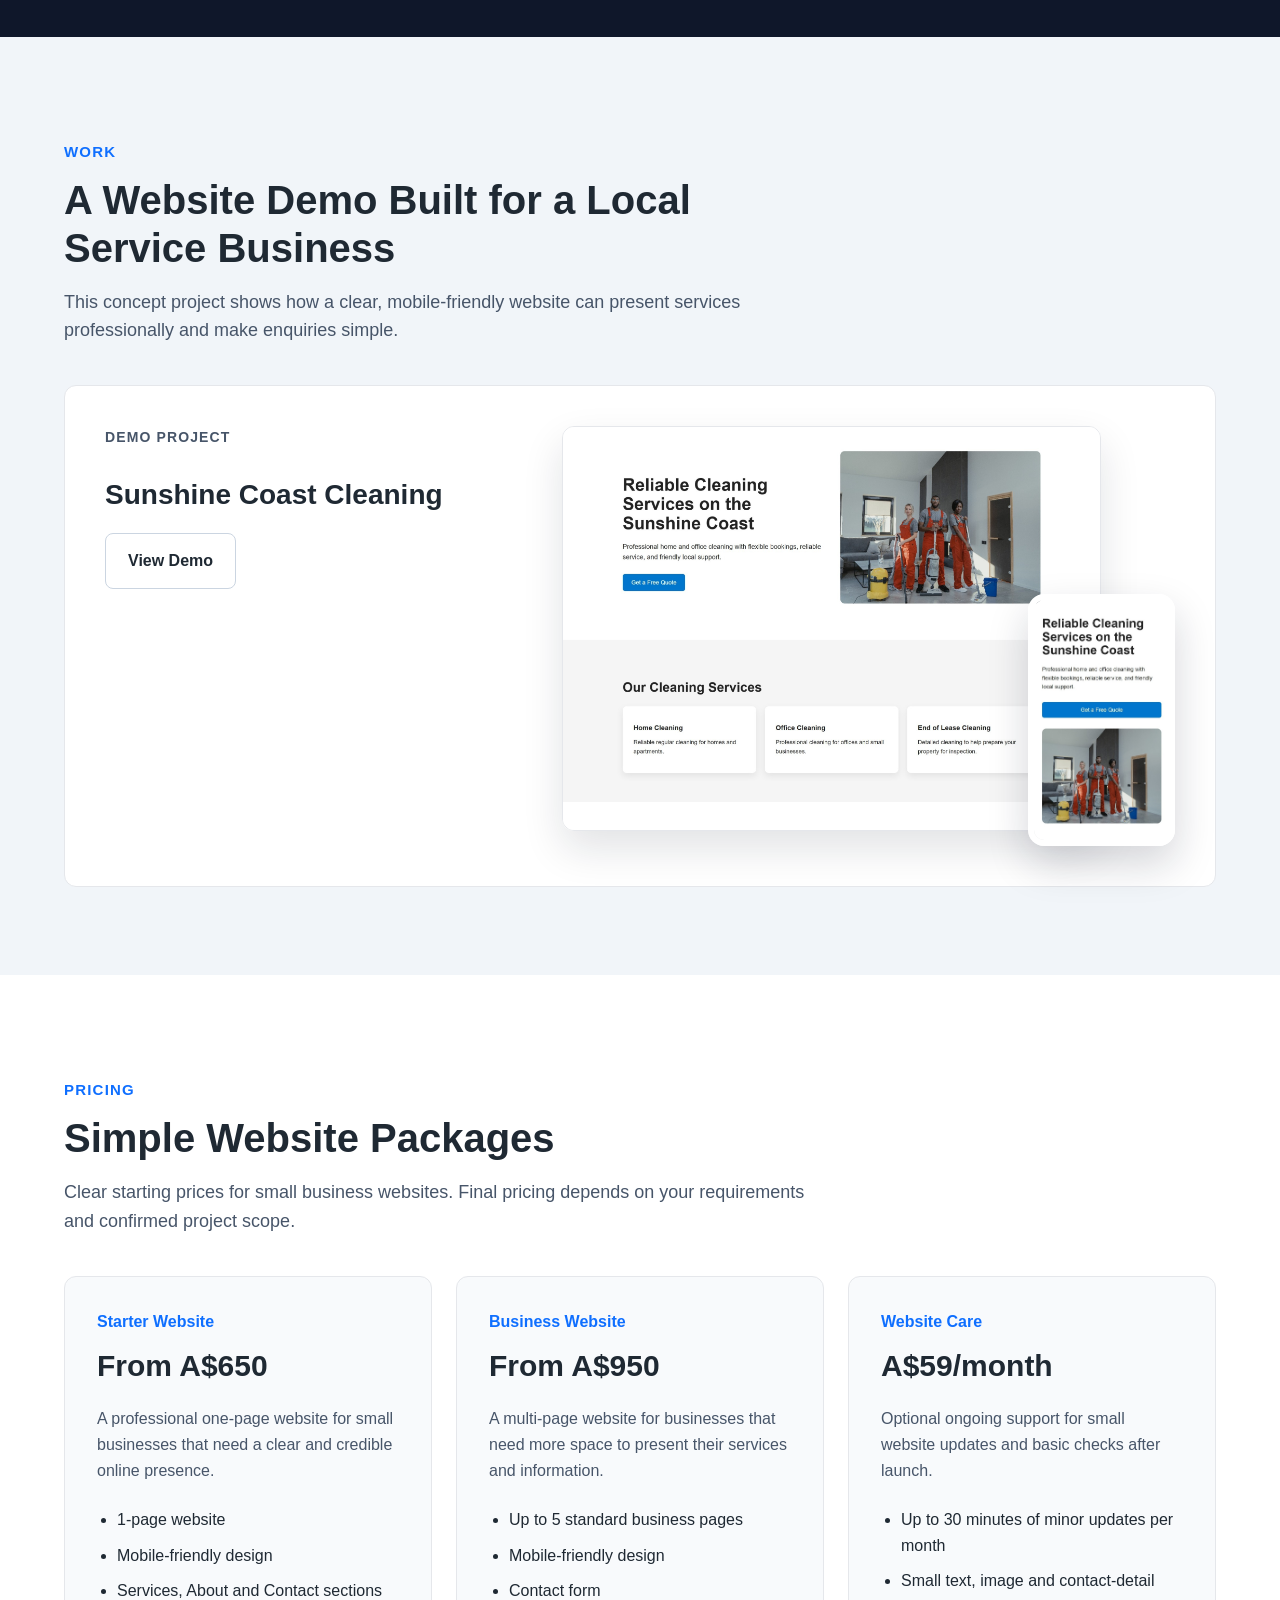
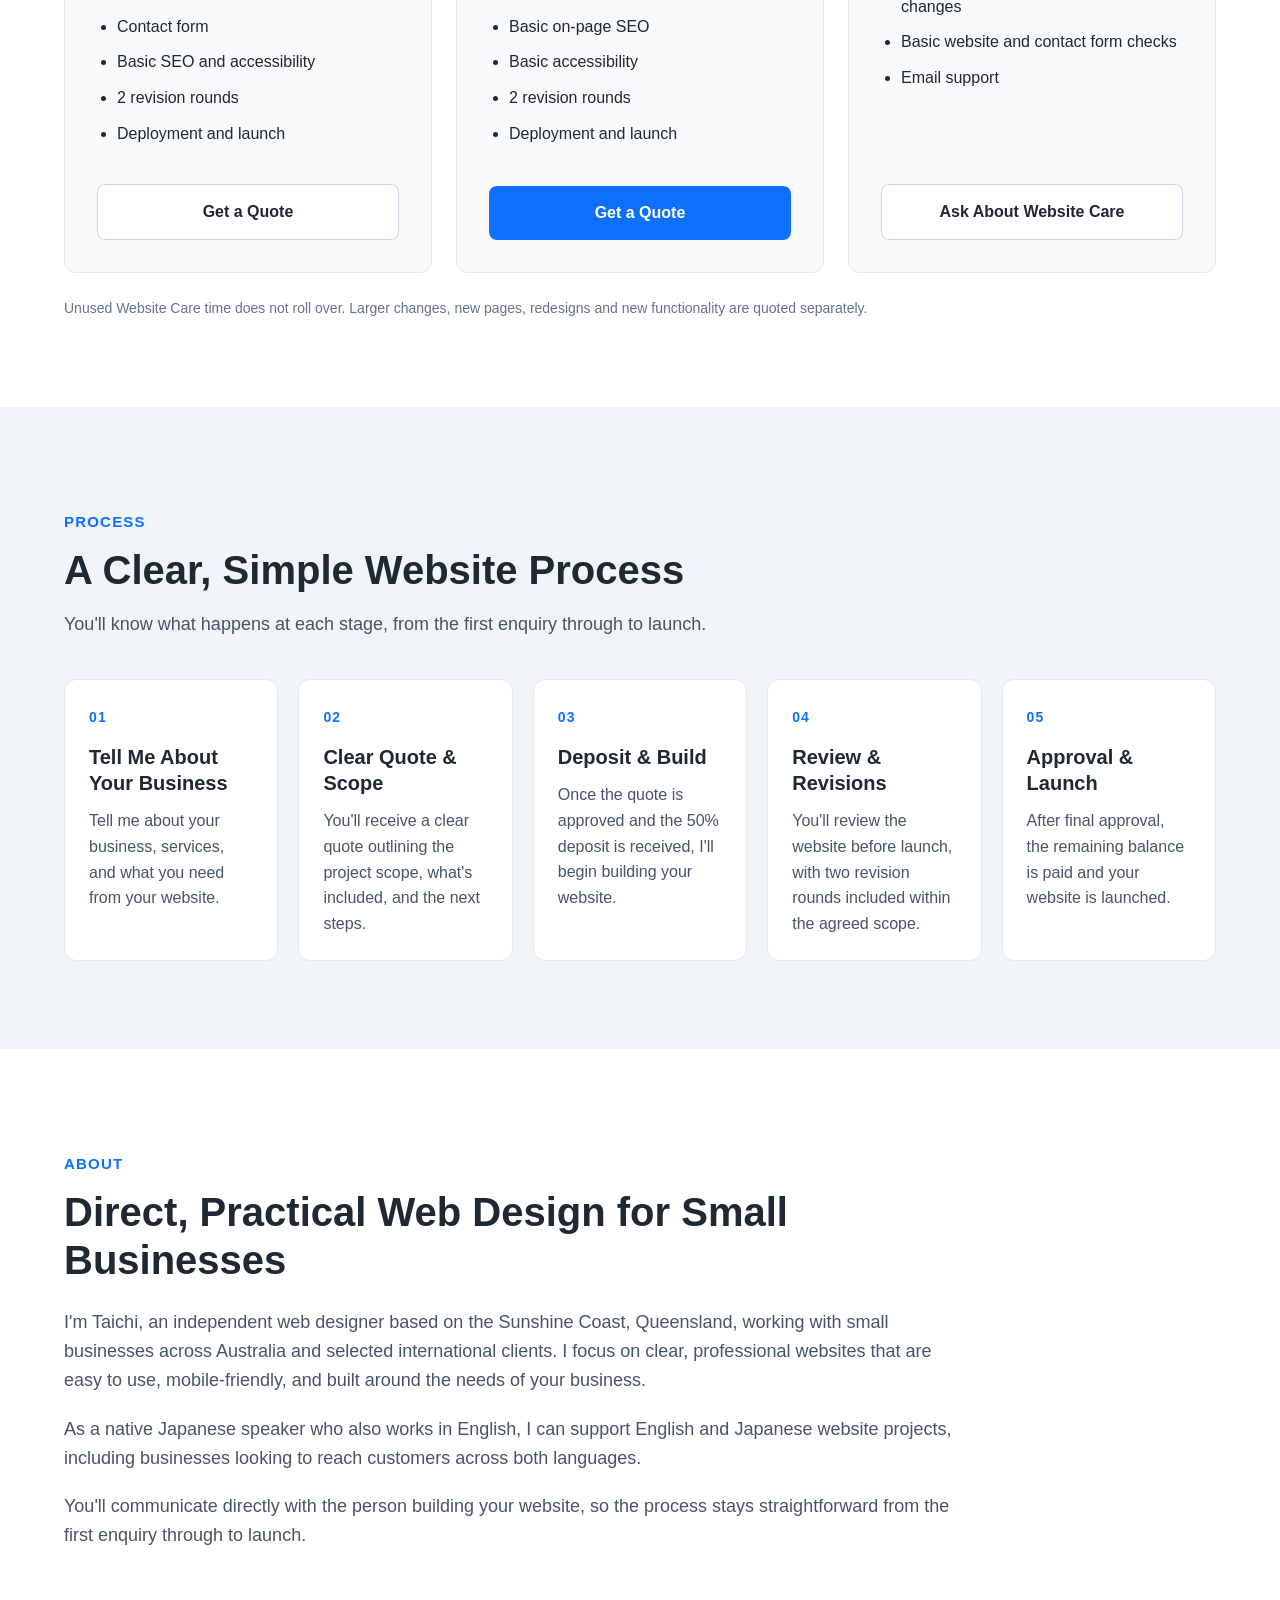
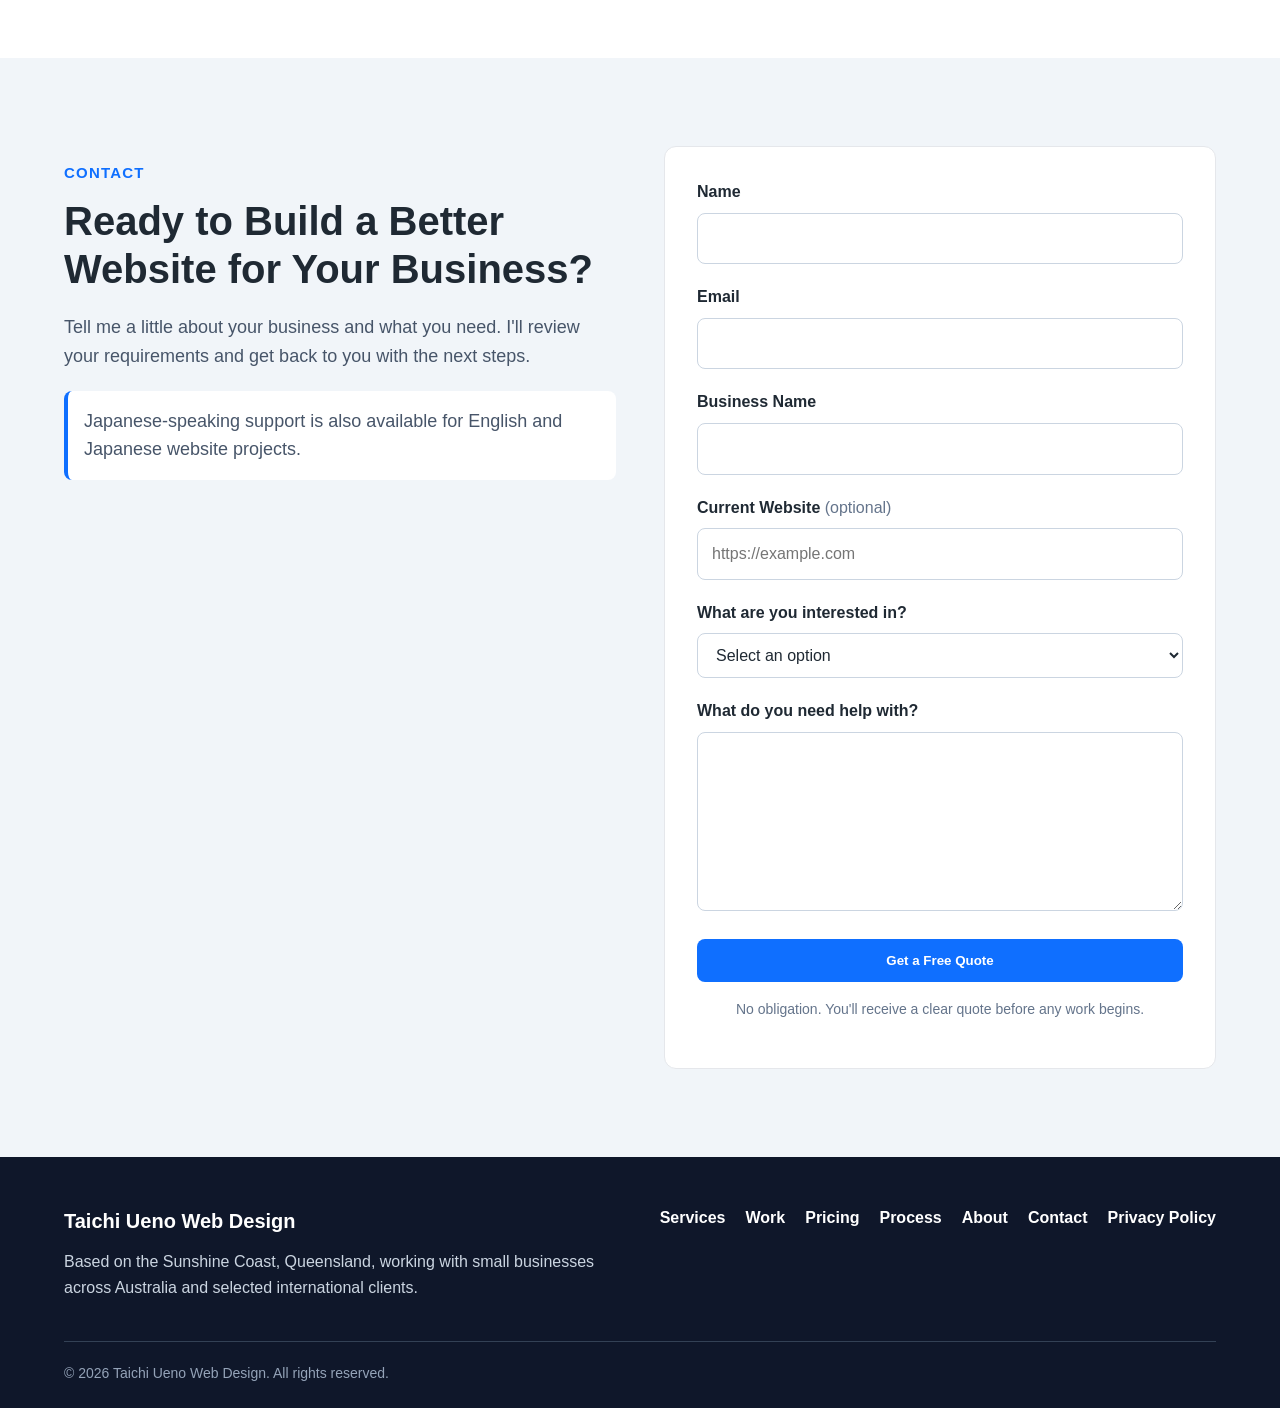
==== commit ef49df54: "Refine responsive typography and headings" ====
--- a/index.html
+++ b/index.html
@@ -1,587 +1,538 @@
 <!DOCTYPE html>
 <html lang="en">
-  <head>
+
+<head>
   <meta charset="UTF-8">
   <meta name="viewport" content="width=device-width, initial-scale=1.0">
 
-  <meta
-    name="description"
-    content="Professional, mobile-friendly websites for Australian small businesses. Based on the Sunshine Coast, Queensland, and working with businesses across Australia."
-  >
+  <meta name="description"
+    content="Professional, mobile-friendly websites for Australian small businesses. Based on the Sunshine Coast, Queensland, and working with businesses across Australia.">
 
   <title>Taichi Ueno Web Design | Websites for Australian Small Businesses</title>
 
   <link rel="stylesheet" href="style.css">
 </head>
 
-  <body id="top">
-    <header class="site-header">
-  <div class="container nav-container">
-    <a class="site-logo" href="#top">
-      Taichi Ueno Web Design
-    </a>
-
-    <nav class="site-nav" aria-label="Main navigation">
-      <a href="#services">Services</a>
-      <a href="#work">Work</a>
-      <a href="#pricing">Pricing</a>
-      <a href="#process">Process</a>
-      <a href="#about">About</a>
-      <a href="#contact">Contact</a>
-    </nav>
-
-<div class="language-switcher" aria-label="Language selector">
-  <span class="language-current">EN</span>
-
-  <a href="ja/index.html" lang="ja">
-    日本語
-  </a>
-</div>
-
-    <a class="nav-cta" href="#contact">
-      Get a Free Quote
-    </a>
-  </div>
-</header>
-
-    <main>
-   
-     <section class="hero">
-  <div class="container">
-    <div class="hero-content">
-
-      <p class="hero-location">
-        Based on the Sunshine Coast, Queensland
-      </p>
-
-      <h1>
-        Professional Websites for Australian Small Businesses
-      </h1>
-
-      <p class="hero-description">
-        Clear, mobile-friendly websites that help your business look
-        professional and make it easy for customers to get in touch.
-      </p>
-
-      <div class="hero-actions">
-        <a class="cta-button primary-cta" href="#contact">
-          Get a Free Quote
+<body id="top">
+  <header class="site-header">
+    <div class="container nav-container">
+      <a class="site-logo" href="#top">
+        Taichi Ueno Web Design
+      </a>
+
+      <nav class="site-nav" aria-label="Main navigation">
+        <a href="#services">Services</a>
+        <a href="#work">Work</a>
+        <a href="#pricing">Pricing</a>
+        <a href="#process">Process</a>
+        <a href="#about">About</a>
+        <a href="#contact">Contact</a>
+      </nav>
+
+      <div class="language-switcher" aria-label="Language selector">
+        <span class="language-current">EN</span>
+
+        <a href="ja/index.html" lang="ja">
+          日本語
         </a>
-
-        <a class="cta-button secondary-cta" href="#work">
-          View My Work
+      </div>
+
+      <a class="nav-cta" href="#contact">
+        Get a Free Quote
+      </a>
+    </div>
+  </header>
+
+  <main>
+
+    <section class="hero">
+      <div class="container">
+        <div class="hero-content">
+
+          <p class="hero-location">
+            Based on the Sunshine Coast, Queensland
+          </p>
+
+          <h1>
+            Professional Websites for Australian Small Businesses
+          </h1>
+
+          <p class="hero-description">
+            Clear, mobile-friendly websites that help your business look
+            professional and make it easy for customers to get in touch.
+          </p>
+
+          <div class="hero-actions">
+            <a class="cta-button primary-cta" href="#contact">
+              Get a Free Quote
+            </a>
+
+            <a class="cta-button secondary-cta" href="#work">
+              View My Work
+            </a>
+          </div>
+
+        </div>
+      </div>
+    </section>
+    <section class="services" id="services">
+      <div class="container">
+        <div class="section-heading">
+          <p class="section-label">Services</p>
+
+          <h2>
+            Website Services for Australian Small Businesses
+          </h2>
+
+          <p>
+            I build straightforward, professional websites for cleaners,
+            landscapers, painters, gardeners, mobile detailers, local trades,
+            and other small businesses across Australia.
+          </p>
+        </div>
+
+        <div class="services-grid">
+          <article class="service-card">
+            <h3>Small Business Websites</h3>
+
+            <p>
+              Professional websites designed around your business,
+              services, and customers.
+            </p>
+          </article>
+
+          <article class="service-card">
+            <h3>Mobile-Friendly Design</h3>
+
+            <p>
+              Responsive websites that work smoothly across phones,
+              tablets, and desktops.
+            </p>
+          </article>
+
+          <article class="service-card">
+            <h3>Ongoing Website Care</h3>
+
+            <p>
+              Optional support for small updates and changes after
+              your website goes live.
+            </p>
+          </article>
+        </div>
+      </div>
+    </section>
+
+    <section class="multilingual">
+      <div class="container">
+        <div class="multilingual-content">
+          <p class="section-label">English & Japanese</p>
+
+          <h2>
+            Websites That Work Across Languages
+          </h2>
+
+          <p>
+            As a native Japanese speaker who also works in English, I can build
+            English and Japanese websites for businesses looking to reach customers
+            across both languages.
+          </p>
+
+          <p>
+            Multilingual website development is also available for additional
+            languages. For languages outside English and Japanese, translated
+            content can be provided by the client or arranged separately.
+          </p>
+        </div>
+      </div>
+    </section>
+
+    <section class="work" id="work">
+      <div class="container">
+        <div class="section-heading">
+          <p class="section-label">Work</p>
+
+          <h2>
+            A Website Demo Built for a Local Service Business
+          </h2>
+
+          <p>
+            This concept project shows how a clear, mobile-friendly website
+            can present services professionally and make enquiries simple.
+          </p>
+        </div>
+
+        <article class="work-card">
+          <div class="work-content">
+            <p class="work-tag">Demo Project</p>
+
+            <h3>Sunshine Coast Cleaning</h3>
+
+            <a class="cta-button secondary-cta" href="https://taichi-ueno.github.io/02-cleaning-business/?lang=en"
+              target="_blank" rel="noopener noreferrer">
+              View Demo
+            </a>
+          </div>
+
+          <div class="work-preview">
+            <img class="work-desktop" src="images/cleaning-business-desktop.jpeg"
+              alt="Desktop preview of the Sunshine Coast Cleaning demo website">
+
+            <img class="work-mobile" src="images/cleaning-business-mobile.jpeg"
+              alt="Mobile preview of the Sunshine Coast Cleaning demo website">
+
+          </div>
+        </article>
+      </div>
+    </section>
+
+    <section class="pricing" id="pricing">
+      <div class="container">
+        <div class="section-heading">
+          <p class="section-label">Pricing</p>
+
+          <h2>
+            Simple Website Packages
+          </h2>
+
+          <p>
+            Clear starting prices for small business websites.
+            Final pricing depends on your requirements and confirmed project scope.
+          </p>
+        </div>
+
+        <div class="pricing-grid">
+          <article class="pricing-card">
+            <p class="pricing-name">Starter Website</p>
+
+            <h3>From A$650</h3>
+
+            <p class="pricing-description">
+              A professional one-page website for small businesses
+              that need a clear and credible online presence.
+            </p>
+
+            <ul>
+              <li>1-page website</li>
+              <li>Mobile-friendly design</li>
+              <li>Services, About and Contact sections</li>
+              <li>Contact form</li>
+              <li>Basic SEO and accessibility</li>
+              <li>2 revision rounds</li>
+              <li>Deployment and launch</li>
+            </ul>
+
+            <a class="cta-button secondary-cta" href="#contact">
+              Get a Quote
+            </a>
+          </article>
+
+          <article class="pricing-card">
+            <p class="pricing-name">Business Website</p>
+
+            <h3>From A$950</h3>
+
+            <p class="pricing-description">
+              A multi-page website for businesses that need more
+              space to present their services and information.
+            </p>
+
+            <ul>
+              <li>Up to 5 standard business pages</li>
+              <li>Mobile-friendly design</li>
+              <li>Contact form</li>
+              <li>Basic on-page SEO</li>
+              <li>Basic accessibility</li>
+              <li>2 revision rounds</li>
+              <li>Deployment and launch</li>
+            </ul>
+
+            <a class="cta-button primary-cta" href="#contact">
+              Get a Quote
+            </a>
+          </article>
+
+          <article class="pricing-card">
+            <p class="pricing-name">Website Care</p>
+
+            <h3>A$59/month</h3>
+
+            <p class="pricing-description">
+              Optional ongoing support for small website updates
+              and basic checks after launch.
+            </p>
+
+            <ul>
+              <li>Up to 30 minutes of minor updates per month</li>
+              <li>Small text, image and contact-detail changes</li>
+              <li>Basic website and contact form checks</li>
+              <li>Email support</li>
+            </ul>
+
+            <a class="cta-button secondary-cta" href="#contact">
+              Ask About Website Care
+            </a>
+          </article>
+        </div>
+
+        <p class="pricing-note">
+          Unused Website Care time does not roll over.
+          Larger changes, new pages, redesigns and new functionality are quoted separately.
+        </p>
+      </div>
+    </section>
+
+    <section class="process" id="process">
+      <div class="container">
+        <div class="section-heading">
+          <p class="section-label">Process</p>
+
+          <h2>
+            A Clear, Simple Website Process
+          </h2>
+
+          <p>
+            You'll know what happens at each stage, from the first enquiry
+            through to launch.
+          </p>
+        </div>
+
+        <div class="process-grid">
+          <article class="process-step">
+            <span class="process-number">01</span>
+
+            <h3>Tell Me About Your Business</h3>
+
+            <p>
+              Tell me about your business, services, and what you need
+              from your website.
+            </p>
+          </article>
+
+          <article class="process-step">
+            <span class="process-number">02</span>
+
+            <h3>Clear Quote & Scope</h3>
+
+            <p>
+              You'll receive a clear quote outlining the project scope,
+              what's included, and the next steps.
+            </p>
+          </article>
+
+          <article class="process-step">
+            <span class="process-number">03</span>
+
+            <h3>Deposit & Build</h3>
+
+            <p>
+              Once the quote is approved and the 50% deposit is received,
+              I'll begin building your website.
+            </p>
+          </article>
+
+          <article class="process-step">
+            <span class="process-number">04</span>
+
+            <h3>Review & Revisions</h3>
+
+            <p>
+              You'll review the website before launch, with two revision
+              rounds included within the agreed scope.
+            </p>
+          </article>
+
+          <article class="process-step">
+            <span class="process-number">05</span>
+
+            <h3>Approval & Launch</h3>
+
+            <p>
+              After final approval, the remaining balance is paid and
+              your website is launched.
+            </p>
+          </article>
+        </div>
+      </div>
+    </section>
+
+    <section class="about" id="about">
+      <div class="container">
+        <div class="about-content">
+          <p class="section-label">About</p>
+
+          <h2>
+            Direct, Practical Web Design for Small Businesses
+          </h2>
+
+          <p>
+            I'm Taichi, an independent web designer based on the Sunshine Coast, Queensland, working with small
+            businesses across Australia and selected international clients. I focus on clear, professional websites that
+            are easy to use, mobile-friendly, and built around the needs of your business.
+          </p>
+
+          <p>
+            As a native Japanese speaker who also works in English, I can support English and Japanese website projects,
+            including businesses looking to reach customers across both languages.
+          </p>
+
+          <p>
+            You'll communicate directly with the person building your website, so the process stays straightforward from
+            the first enquiry through to launch.
+          </p>
+        </div>
+      </div>
+    </section>
+
+    <section class="contact" id="contact">
+      <div class="container">
+        <div class="contact-layout">
+          <div class="contact-intro">
+            <p class="section-label">Contact</p>
+
+            <h2>
+              Ready to Build a Better Website for Your Business?
+            </h2>
+
+            <p>
+              Tell me a little about your business and what you need.
+              I'll review your requirements and get back to you with the next steps.
+            </p>
+
+            <p class="contact-note">
+              Japanese-speaking support is also available for English and Japanese
+              website projects.
+            </p>
+          </div>
+
+          <form class="contact-form" id="contact-form" action="https://formspree.io/f/mdeodkyo" method="POST">
+            <div class="form-group">
+              <label for="name">Name</label>
+
+              <input type="text" id="name" name="name" autocomplete="name" required>
+            </div>
+
+            <div class="form-group">
+              <label for="email">Email</label>
+
+              <input type="email" id="email" name="email" autocomplete="email" required>
+            </div>
+
+            <div class="form-group">
+              <label for="business-name">Business Name</label>
+
+              <input type="text" id="business-name" name="business_name" autocomplete="organization" required>
+            </div>
+
+            <div class="form-group">
+              <label for="website">Current Website <span>(optional)</span></label>
+
+              <input type="url" id="website" name="current_website" placeholder="https://example.com">
+            </div>
+
+            <div class="form-group">
+              <label for="service">What are you interested in?</label>
+
+              <select id="service" name="service" required>
+                <option value="">Select an option</option>
+                <option value="Starter Website">Starter Website</option>
+                <option value="Business Website">Business Website</option>
+                <option value="Website Care">Website Care</option>
+                <option value="Not sure yet">Not sure yet</option>
+              </select>
+            </div>
+
+            <div class="form-group">
+              <label for="message">What do you need help with?</label>
+
+              <textarea id="message" name="message" rows="6" required></textarea>
+            </div>
+
+
+            <button class="cta-button primary-cta form-submit" type="submit">
+              Get a Free Quote
+            </button>
+
+            <p class="form-note">
+              No obligation. You'll receive a clear quote before any work begins.
+
+            </p>
+
+            <p class="form-status" id="form-status" aria-live="polite"></p>
+          </form>
+        </div>
+      </div>
+    </section>
+  </main>
+
+  <footer class="site-footer">
+    <div class="container footer-container">
+      <div class="footer-brand">
+        <a class="footer-logo" href="#top">
+          Taichi Ueno Web Design
         </a>
-      </div>
-
-    </div>
-  </div>
-</section>
-      <section class="services" id="services">
-  <div class="container">
-    <div class="section-heading">
-      <p class="section-label">Services</p>
-
-      <h2>
-        Website Services for Australian Small Businesses
-      </h2>
-
-      <p>
-        I build straightforward, professional websites for cleaners,
-        landscapers, painters, gardeners, mobile detailers, local trades,
-        and other small businesses across Australia.
+
+        <p>
+          Based on the Sunshine Coast, Queensland, working with small businesses
+          across Australia and selected international clients.
+        </p>
+      </div>
+
+      <div class="footer-links">
+        <a href="#services">Services</a>
+        <a href="#work">Work</a>
+        <a href="#pricing">Pricing</a>
+        <a href="#process">Process</a>
+        <a href="#about">About</a>
+        <a href="#contact">Contact</a>
+        <a href="privacy.html">Privacy Policy</a>
+      </div>
+
+      <p class="footer-copyright">
+        © 2026 Taichi Ueno Web Design. All rights reserved.
       </p>
     </div>
-
-    <div class="services-grid">
-      <article class="service-card">
-        <h3>Small Business Websites</h3>
-
-        <p>
-          Professional websites designed around your business,
-          services, and customers.
-        </p>
-      </article>
-
-      <article class="service-card">
-        <h3>Mobile-Friendly Design</h3>
-
-        <p>
-          Responsive websites that work smoothly across phones,
-          tablets, and desktops.
-        </p>
-      </article>
-
-      <article class="service-card">
-        <h3>Ongoing Website Care</h3>
-
-        <p>
-          Optional support for small updates and changes after
-          your website goes live.
-        </p>
-      </article>
-    </div>
-  </div>
-</section>
-
-<section class="multilingual">
-  <div class="container">
-    <div class="multilingual-content">
-      <p class="section-label">English & Japanese</p>
-
-      <h2>
-        Websites That Work Across Languages
-      </h2>
-
-      <p>
-        As a native Japanese speaker who also works in English, I can build
-        English and Japanese websites for businesses looking to reach customers
-        across both languages.
-      </p>
-
-      <p>
-        Multilingual website development is also available for additional
-        languages. For languages outside English and Japanese, translated
-        content can be provided by the client or arranged separately.
-      </p>
-    </div>
-  </div>
-</section>
-
-      <section class="work" id="work">
-  <div class="container">
-    <div class="section-heading">
-      <p class="section-label">Work</p>
-
-      <h2>
-        A Website Demo Built for a Local Service Business
-      </h2>
-
-      <p>
-        This concept project shows how a clear, mobile-friendly website
-        can present services professionally and make enquiries simple.
-      </p>
-    </div>
-
-   <article class="work-card">
-  <div class="work-content">
-    <p class="work-tag">Demo Project</p>
-
-    <h3>Sunshine Coast Cleaning</h3>
-
-    <a
-       class="cta-button secondary-cta"
-       href="https://taichi-ueno.github.io/02-cleaning-business/?lang=en"
-       target="_blank"
-       rel="noopener noreferrer"
-     >
-  View Demo
-</a>
-  </div>
-
-  <div class="work-preview">
-    <img
-  class="work-desktop"
-  src="images/cleaning-business-desktop.jpeg"
-  alt="Desktop preview of the Sunshine Coast Cleaning demo website"
- >
-
- <img
-  class="work-mobile"
-  src="images/cleaning-business-mobile.jpeg"
-  alt="Mobile preview of the Sunshine Coast Cleaning demo website"
- >
-
-  </div>
-</article>
-  </div>
-</section>
-
-      <section class="pricing" id="pricing">
-  <div class="container">
-    <div class="section-heading">
-      <p class="section-label">Pricing</p>
-
-      <h2>
-        Simple Website Packages
-      </h2>
-
-      <p>
-        Clear starting prices for small business websites.
-        Final pricing depends on your requirements and confirmed project scope.
-      </p>
-    </div>
-
-    <div class="pricing-grid">
-      <article class="pricing-card">
-        <p class="pricing-name">Starter Website</p>
-
-        <h3>From A$650</h3>
-
-        <p class="pricing-description">
-          A professional one-page website for small businesses
-          that need a clear and credible online presence.
-        </p>
-
-        <ul>
-          <li>1-page website</li>
-          <li>Mobile-friendly design</li>
-          <li>Services, About and Contact sections</li>
-          <li>Contact form</li>
-          <li>Basic SEO and accessibility</li>
-          <li>2 revision rounds</li>
-          <li>Deployment and launch</li>
-        </ul>
-
-        <a class="cta-button secondary-cta" href="#contact">
-          Get a Quote
-        </a>
-      </article>
-
-      <article class="pricing-card">
-        <p class="pricing-name">Business Website</p>
-
-        <h3>From A$950</h3>
-
-        <p class="pricing-description">
-          A multi-page website for businesses that need more
-          space to present their services and information.
-        </p>
-
-        <ul>
-          <li>Up to 5 standard business pages</li>
-          <li>Mobile-friendly design</li>
-          <li>Contact form</li>
-          <li>Basic on-page SEO</li>
-          <li>Basic accessibility</li>
-          <li>2 revision rounds</li>
-          <li>Deployment and launch</li>
-        </ul>
-
-        <a class="cta-button primary-cta" href="#contact">
-          Get a Quote
-        </a>
-      </article>
-
-      <article class="pricing-card">
-        <p class="pricing-name">Website Care</p>
-
-        <h3>A$59/month</h3>
-
-        <p class="pricing-description">
-          Optional ongoing support for small website updates
-          and basic checks after launch.
-        </p>
-
-        <ul>
-          <li>Up to 30 minutes of minor updates per month</li>
-          <li>Small text, image and contact-detail changes</li>
-          <li>Basic website and contact form checks</li>
-          <li>Email support</li>
-        </ul>
-
-        <a class="cta-button secondary-cta" href="#contact">
-          Ask About Website Care
-        </a>
-      </article>
-    </div>
-
-    <p class="pricing-note">
-      Unused Website Care time does not roll over.
-      Larger changes, new pages, redesigns and new functionality are quoted separately.
-    </p>
-  </div>
-</section>
-
-      <section class="process" id="process">
-  <div class="container">
-    <div class="section-heading">
-      <p class="section-label">Process</p>
-
-      <h2>
-        A Clear, Simple Website Process
-      </h2>
-
-      <p>
-        You'll know what happens at each stage, from the first enquiry
-        through to launch.
-      </p>
-    </div>
-
-    <div class="process-grid">
-      <article class="process-step">
-        <span class="process-number">01</span>
-
-        <h3>Tell Me About Your Business</h3>
-
-        <p>
-          Tell me about your business, services, and what you need
-          from your website.
-        </p>
-      </article>
-
-      <article class="process-step">
-        <span class="process-number">02</span>
-
-        <h3>Clear Quote & Scope</h3>
-
-        <p>
-          You'll receive a clear quote outlining the project scope,
-          what's included, and the next steps.
-        </p>
-      </article>
-
-      <article class="process-step">
-        <span class="process-number">03</span>
-
-        <h3>Deposit & Build</h3>
-
-        <p>
-          Once the quote is approved and the 50% deposit is received,
-          I'll begin building your website.
-        </p>
-      </article>
-
-      <article class="process-step">
-        <span class="process-number">04</span>
-
-        <h3>Review & Revisions</h3>
-
-        <p>
-          You'll review the website before launch, with two revision
-          rounds included within the agreed scope.
-        </p>
-      </article>
-
-      <article class="process-step">
-        <span class="process-number">05</span>
-
-        <h3>Approval & Launch</h3>
-
-        <p>
-          After final approval, the remaining balance is paid and
-          your website is launched.
-        </p>
-      </article>
-    </div>
-  </div>
-</section>
-
-      <section class="about" id="about">
-  <div class="container">
-    <div class="about-content">
-      <p class="section-label">About</p>
-
-      <h2>
-        Direct, Practical Web Design for Small Businesses
-      </h2>
-
-      <p>
-        I'm Taichi, an independent web designer based on the Sunshine Coast,
-        Queensland, working with small businesses across Australia and selected
-        international clients.
-      </p>
-
-      <p>
-        I focus on clear, professional websites that are easy to use,
-        mobile-friendly, and built around the needs of your business.
-      </p>
-
-      <p>
-        As a native Japanese speaker who also works in English, I can support
-        English and Japanese website projects, including businesses looking to
-        reach customers across both languages.
-      </p>
-
-      <p>
-        You'll communicate directly with the person building your website,
-        so the process stays straightforward from the first enquiry through to launch.
-      </p>
-    </div>
-  </div>
-</section>
-
-      <section class="contact" id="contact">
-  <div class="container">
-    <div class="contact-layout">
-      <div class="contact-intro">
-        <p class="section-label">Contact</p>
-
-        <h2>
-          Ready to Build a Better Website for Your Business?
-        </h2>
-
-        <p>
-          Tell me a little about your business and what you need.
-          I'll review your requirements and get back to you with the next steps.
-        </p>
-
-        <p class="contact-note">
-          Japanese-speaking support is also available for English and Japanese
-          website projects.
-        </p>
-      </div>
-
-      <form
-         class="contact-form"
-         id="contact-form"
-         action="https://formspree.io/f/mdeodkyo"
-         method="POST"
-      >
-        <div class="form-group">
-          <label for="name">Name</label>
-
-          <input
-            type="text"
-            id="name"
-            name="name"
-            autocomplete="name"
-            required
-          >
-        </div>
-
-        <div class="form-group">
-          <label for="email">Email</label>
-
-          <input
-            type="email"
-            id="email"
-            name="email"
-            autocomplete="email"
-            required
-          >
-        </div>
-
-        <div class="form-group">
-          <label for="business-name">Business Name</label>
-
-          <input
-            type="text"
-            id="business-name"
-            name="business_name"
-            autocomplete="organization"
-            required
-          >
-        </div>
-
-        <div class="form-group">
-          <label for="website">Current Website <span>(optional)</span></label>
-
-          <input
-            type="url"
-            id="website"
-            name="current_website"
-            placeholder="https://example.com"
-          >
-        </div>
-
-        <div class="form-group">
-          <label for="service">What are you interested in?</label>
-
-          <select id="service" name="service" required>
-            <option value="">Select an option</option>
-            <option value="Starter Website">Starter Website</option>
-            <option value="Business Website">Business Website</option>
-            <option value="Website Care">Website Care</option>
-            <option value="Not sure yet">Not sure yet</option>
-          </select>
-        </div>
-
-        <div class="form-group">
-          <label for="message">What do you need help with?</label>
-
-          <textarea
-            id="message"
-            name="message"
-            rows="6"
-            required
-          ></textarea>
-        </div>
-
-        
-        <button class="cta-button primary-cta form-submit" type="submit">
-          Get a Free Quote
-        </button>
-
-        <p class="form-note">
-          No obligation. You'll receive a clear quote before any work begins.
-        
-         </p>
-
-         <p class="form-status" id="form-status" aria-live="polite"></p>  
-      </form>
-    </div>
-  </div>
-</section>
-    </main>
-
-    <footer class="site-footer">
-  <div class="container footer-container">
-    <div class="footer-brand">
-      <a class="footer-logo" href="#top">
-        Taichi Ueno Web Design
-      </a>
-
-      <p>
-        Based on the Sunshine Coast, Queensland, working with small businesses
-        across Australia and selected international clients.
-      </p>
-    </div>
-
-    <div class="footer-links">
-      <a href="#services">Services</a>
-      <a href="#work">Work</a>
-      <a href="#pricing">Pricing</a>
-      <a href="#process">Process</a>
-      <a href="#about">About</a>
-      <a href="#contact">Contact</a>
-      <a href="privacy.html">Privacy Policy</a>
-    </div>
-
-    <p class="footer-copyright">
-      © 2026 Taichi Ueno Web Design. All rights reserved.
-    </p>
-  </div>
-</footer>
-
-<script>
-  const form = document.getElementById("contact-form");
-  const formStatus = document.getElementById("form-status");
-
-  form.addEventListener("submit", async function (event) {
-    event.preventDefault();
-
-    const formData = new FormData(form);
-    const submitButton = form.querySelector('button[type="submit"]');
-
-    submitButton.disabled = true;
-    submitButton.textContent = "Sending...";
-    formStatus.textContent = "";
-
-    try {
-      const response = await fetch(form.action, {
-        method: form.method,
-        body: formData,
-        headers: {
-          Accept: "application/json"
+  </footer>
+
+  <script>
+    const form = document.getElementById("contact-form");
+    const formStatus = document.getElementById("form-status");
+
+    form.addEventListener("submit", async function (event) {
+      event.preventDefault();
+
+      const formData = new FormData(form);
+      const submitButton = form.querySelector('button[type="submit"]');
+
+      submitButton.disabled = true;
+      submitButton.textContent = "Sending...";
+      formStatus.textContent = "";
+
+      try {
+        const response = await fetch(form.action, {
+          method: form.method,
+          body: formData,
+          headers: {
+            Accept: "application/json"
+          }
+        });
+
+        if (response.ok) {
+          window.location.href = "thanks.html";
+          return;
         }
-      });
-
-      if (response.ok) {
-        window.location.href = "thanks.html";
-        return;
+
+        formStatus.textContent =
+          "Something went wrong. Please check your details and try again.";
+      } catch (error) {
+        formStatus.textContent =
+          "Unable to send your enquiry. Please try again.";
       }
 
-      formStatus.textContent =
-        "Something went wrong. Please check your details and try again.";
-    } catch (error) {
-      formStatus.textContent =
-        "Unable to send your enquiry. Please try again.";
-    }
-
-    submitButton.disabled = false;
-    submitButton.textContent = "Get a Free Quote";
-  });
-</script>
-
-  </body>
+      submitButton.disabled = false;
+      submitButton.textContent = "Get a Free Quote";
+    });
+  </script>
+
+</body>
+
 </html>
--- a/style.css
+++ b/style.css
@@ -204,7 +204,7 @@
   line-height: 1.2;
 }
 
-.section-heading > p:not(.section-label) {
+.section-heading>p:not(.section-label) {
   margin: 0;
   font-size: 18px;
   color: #475569;
@@ -450,7 +450,7 @@
 }
 
 .about-content {
-  max-width: 760px;
+  max-width: 900px;
 }
 
 .about-content h2 {
@@ -459,7 +459,7 @@
   line-height: 1.2;
 }
 
-.about-content > p:not(.section-label) {
+.about-content>p:not(.section-label) {
   margin: 0 0 20px;
   font-size: 18px;
   color: #475569;
@@ -475,13 +475,13 @@
 
 .contact-layout {
   display: grid;
-  grid-template-columns: 0.9fr 1.1fr;
+  grid-template-columns: 1fr 1fr;
   gap: 48px;
   align-items: start;
 }
 
 .contact-intro {
-  max-width: 520px;
+  max-width: 600px;
 }
 
 .contact-intro h2 {
@@ -490,7 +490,7 @@
   line-height: 1.2;
 }
 
-.contact-intro > p:not(.section-label) {
+.contact-intro>p:not(.section-label) {
   margin: 0 0 20px;
   font-size: 18px;
   color: #475569;
@@ -752,6 +752,38 @@
   display: none;
 }
 
+.desktop-hero-title {
+  display: inline;
+}
+
+.mobile-hero-title {
+  display: none;
+}
+
+.desktop-work-title {
+  display: inline;
+}
+
+.mobile-work-title {
+  display: none;
+}
+
+.desktop-about-title {
+  display: inline;
+}
+
+.mobile-about-title {
+  display: none;
+}
+
+.desktop-contact-title {
+  display: inline;
+}
+
+.mobile-contact-title {
+  display: none;
+}
+
 /* Tablet */
 
 @media (min-width: 769px) and (max-width: 1024px) {
@@ -820,7 +852,7 @@
     grid-template-columns: 1fr;
   }
 
-    .footer-container {
+  .footer-container {
     grid-template-columns: 1fr;
   }
 
@@ -831,6 +863,7 @@
   .footer-links {
     justify-content: flex-start;
   }
+
 
 }
 
@@ -870,7 +903,7 @@
 
   .hero h1,
   html[lang="ja"] .hero h1 {
-    font-size: 40px;
+    font-size: 28px;
   }
 
   .hero-description {
@@ -891,10 +924,10 @@
   }
 
   .section-heading h2 {
-    font-size: 32px;
-  }
-
-  .section-heading > p:not(.section-label) {
+    font-size: 28px;
+  }
+
+  .section-heading>p:not(.section-label) {
     font-size: 17px;
   }
 
@@ -928,7 +961,7 @@
   }
 
   .work-card h3 {
-    font-size: 24px;
+    font-size: 20px;
   }
 
   .work-preview {
@@ -959,7 +992,7 @@
     padding: 64px 0;
   }
 
-    .process-grid,
+  .process-grid,
   html[lang="ja"] .process-grid {
     grid-template-columns: 1fr;
   }
@@ -974,7 +1007,7 @@
   html[lang="ja"] .process-step:nth-child(5) {
     grid-column: auto;
   }
-  
+
   .about {
     padding: 64px 0;
   }
@@ -983,7 +1016,7 @@
     font-size: 32px;
   }
 
-  .about-content > p:not(.section-label) {
+  .about-content>p:not(.section-label) {
     font-size: 17px;
   }
 
@@ -1001,7 +1034,7 @@
     font-size: 32px;
   }
 
-  .contact-intro > p:not(.section-label) {
+  .contact-intro>p:not(.section-label) {
     font-size: 17px;
   }
 
@@ -1026,7 +1059,7 @@
   }
 
   .legal-content h1 {
-    font-size: 36px;
+    font-size: 28px;
   }
 
   .legal-content h2 {
@@ -1053,8 +1086,44 @@
     white-space: normal;
   }
 
-    .mobile-break {
+  .mobile-break {
     display: inline;
   }
 
+  .desktop-hero-title {
+    display: none;
+  }
+
+  .mobile-hero-title {
+    display: inline;
+  }
+
+  .desktop-work-title {
+    display: none;
+  }
+
+  .mobile-work-title {
+    display: inline;
+  }
+
+  .desktop-about-title {
+    display: none;
+  }
+
+  .mobile-about-title {
+    display: inline;
+  }
+
+  .desktop-contact-title {
+    display: none;
+  }
+
+  .mobile-contact-title {
+    display: inline;
+  }
+
+  .service-card h3 {
+    font-size: 20px;
+  }
+
 }
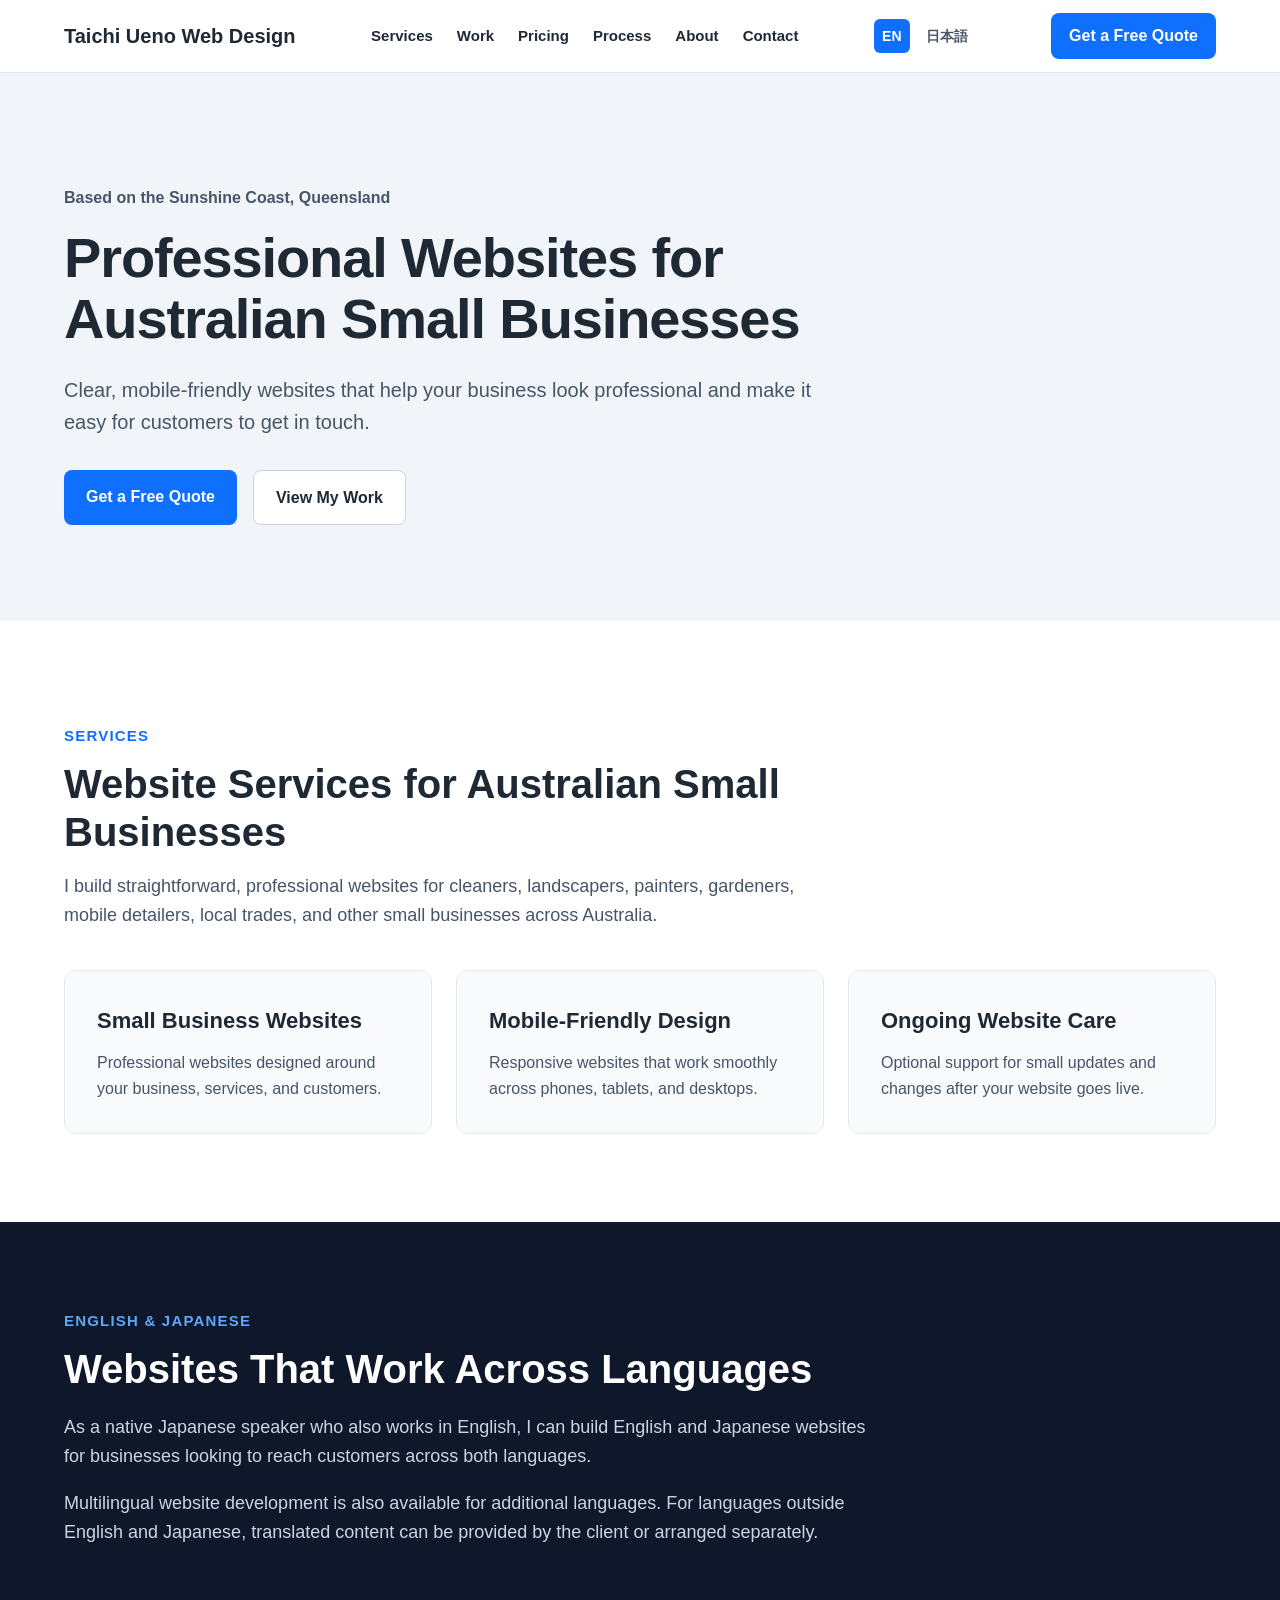
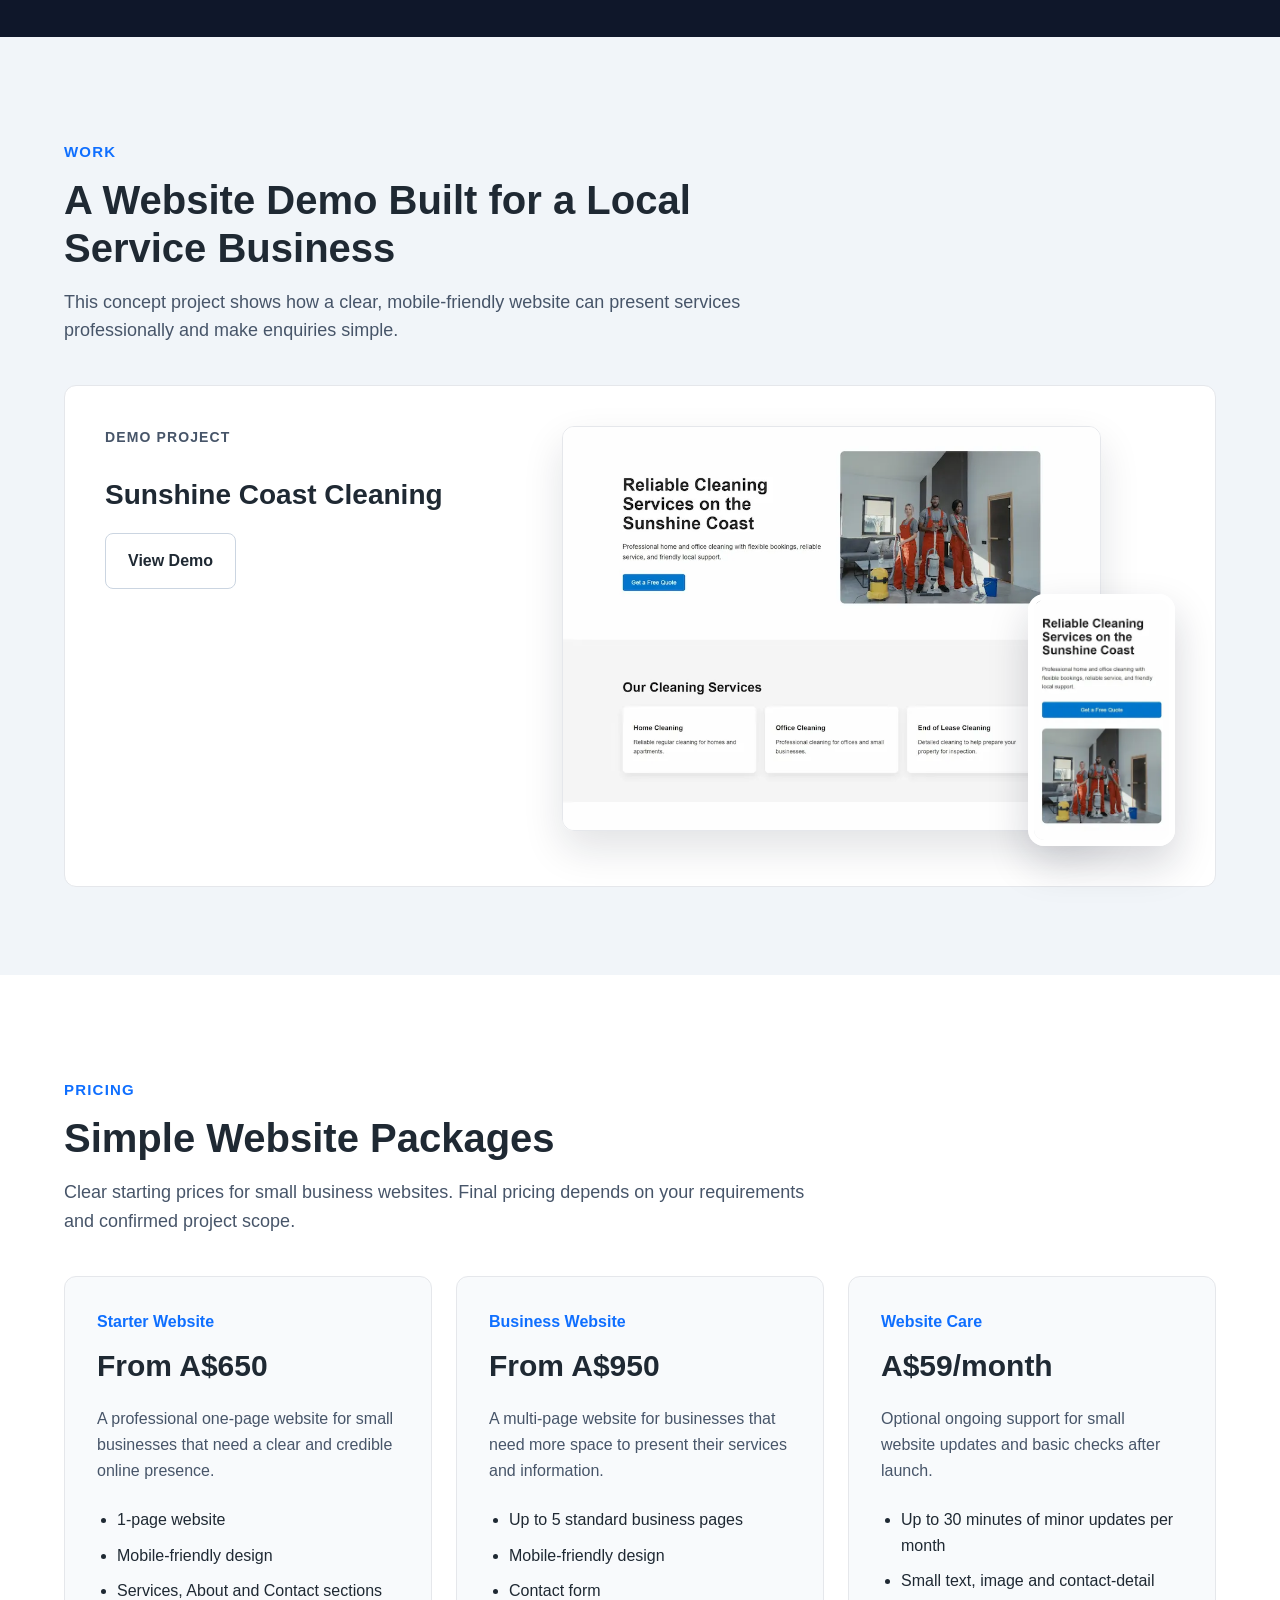
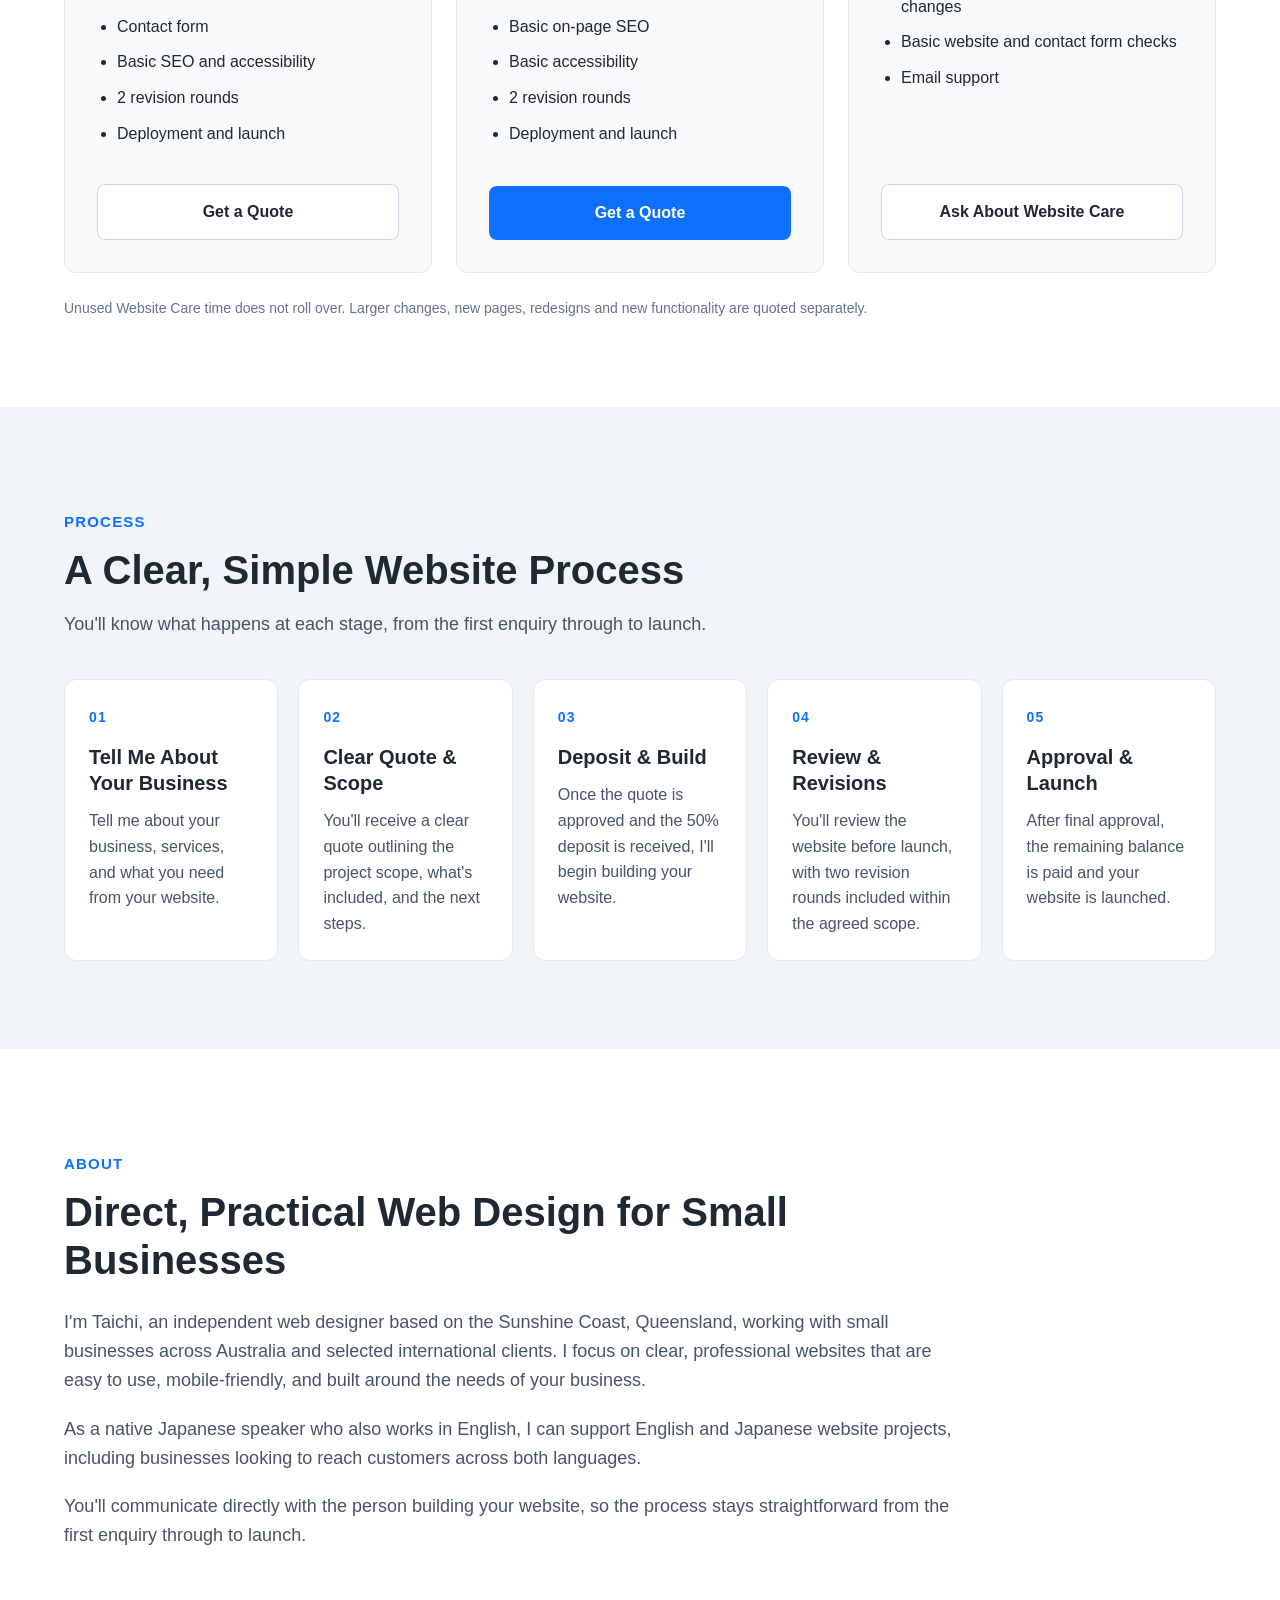
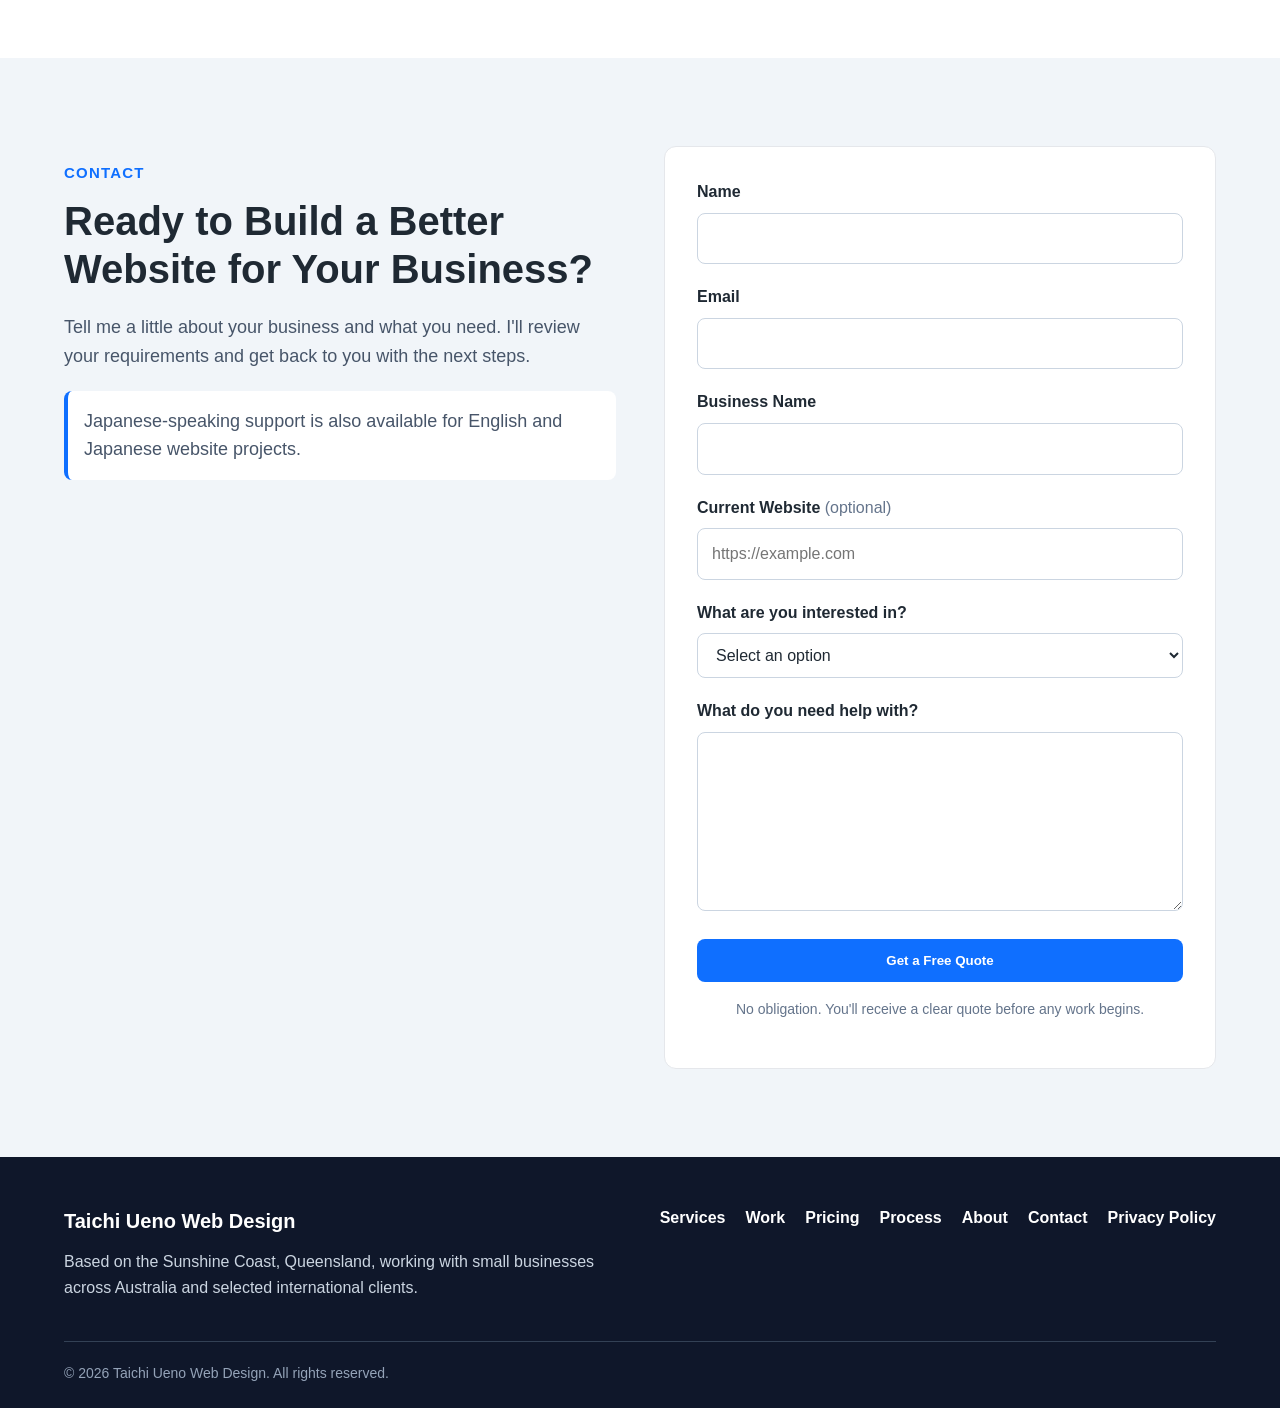
==== commit 5c93a34b: "Optimize portfolio images" ====
--- a/index.html
+++ b/index.html
@@ -174,10 +174,10 @@
           </div>
 
           <div class="work-preview">
-            <img class="work-desktop" src="images/cleaning-business-desktop.jpeg"
+            <img class="work-desktop" src="images/cleaning-business-desktop.webp"
               alt="Desktop preview of the Sunshine Coast Cleaning demo website">
 
-            <img class="work-mobile" src="images/cleaning-business-mobile.jpeg"
+            <img class="work-mobile" src="images/cleaning-business-mobile.webp"
               alt="Mobile preview of the Sunshine Coast Cleaning demo website">
 
           </div>
--- a/style.css
+++ b/style.css
@@ -784,6 +784,14 @@
   display: none;
 }
 
+.desktop-services-title {
+  display: inline;
+}
+
+.mobile-services-title {
+  display: none;
+}
+
 /* Tablet */
 
 @media (min-width: 769px) and (max-width: 1024px) {
@@ -1126,4 +1134,13 @@
     font-size: 20px;
   }
 
+  .desktop-services-title {
+    display: none;
+  }
+
+  .mobile-services-title {
+    display: inline;
+  }
+
+
 }
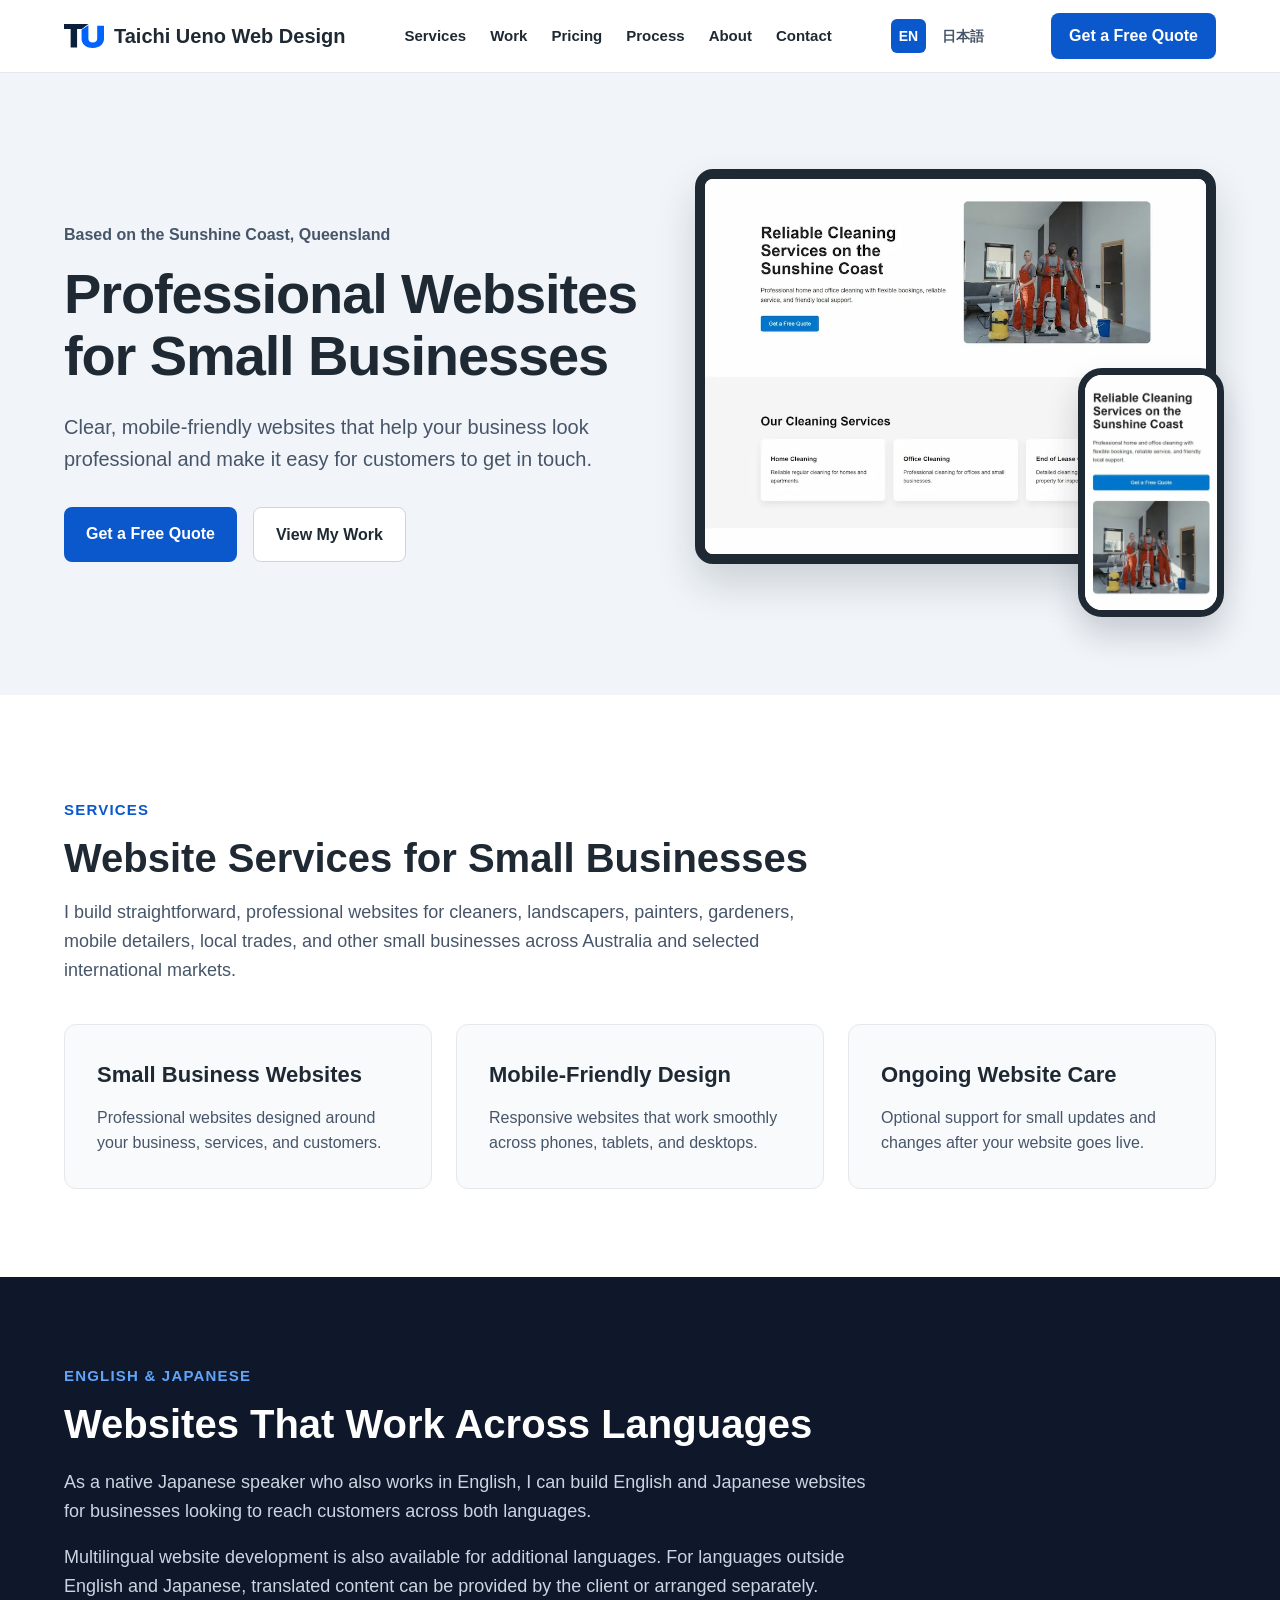
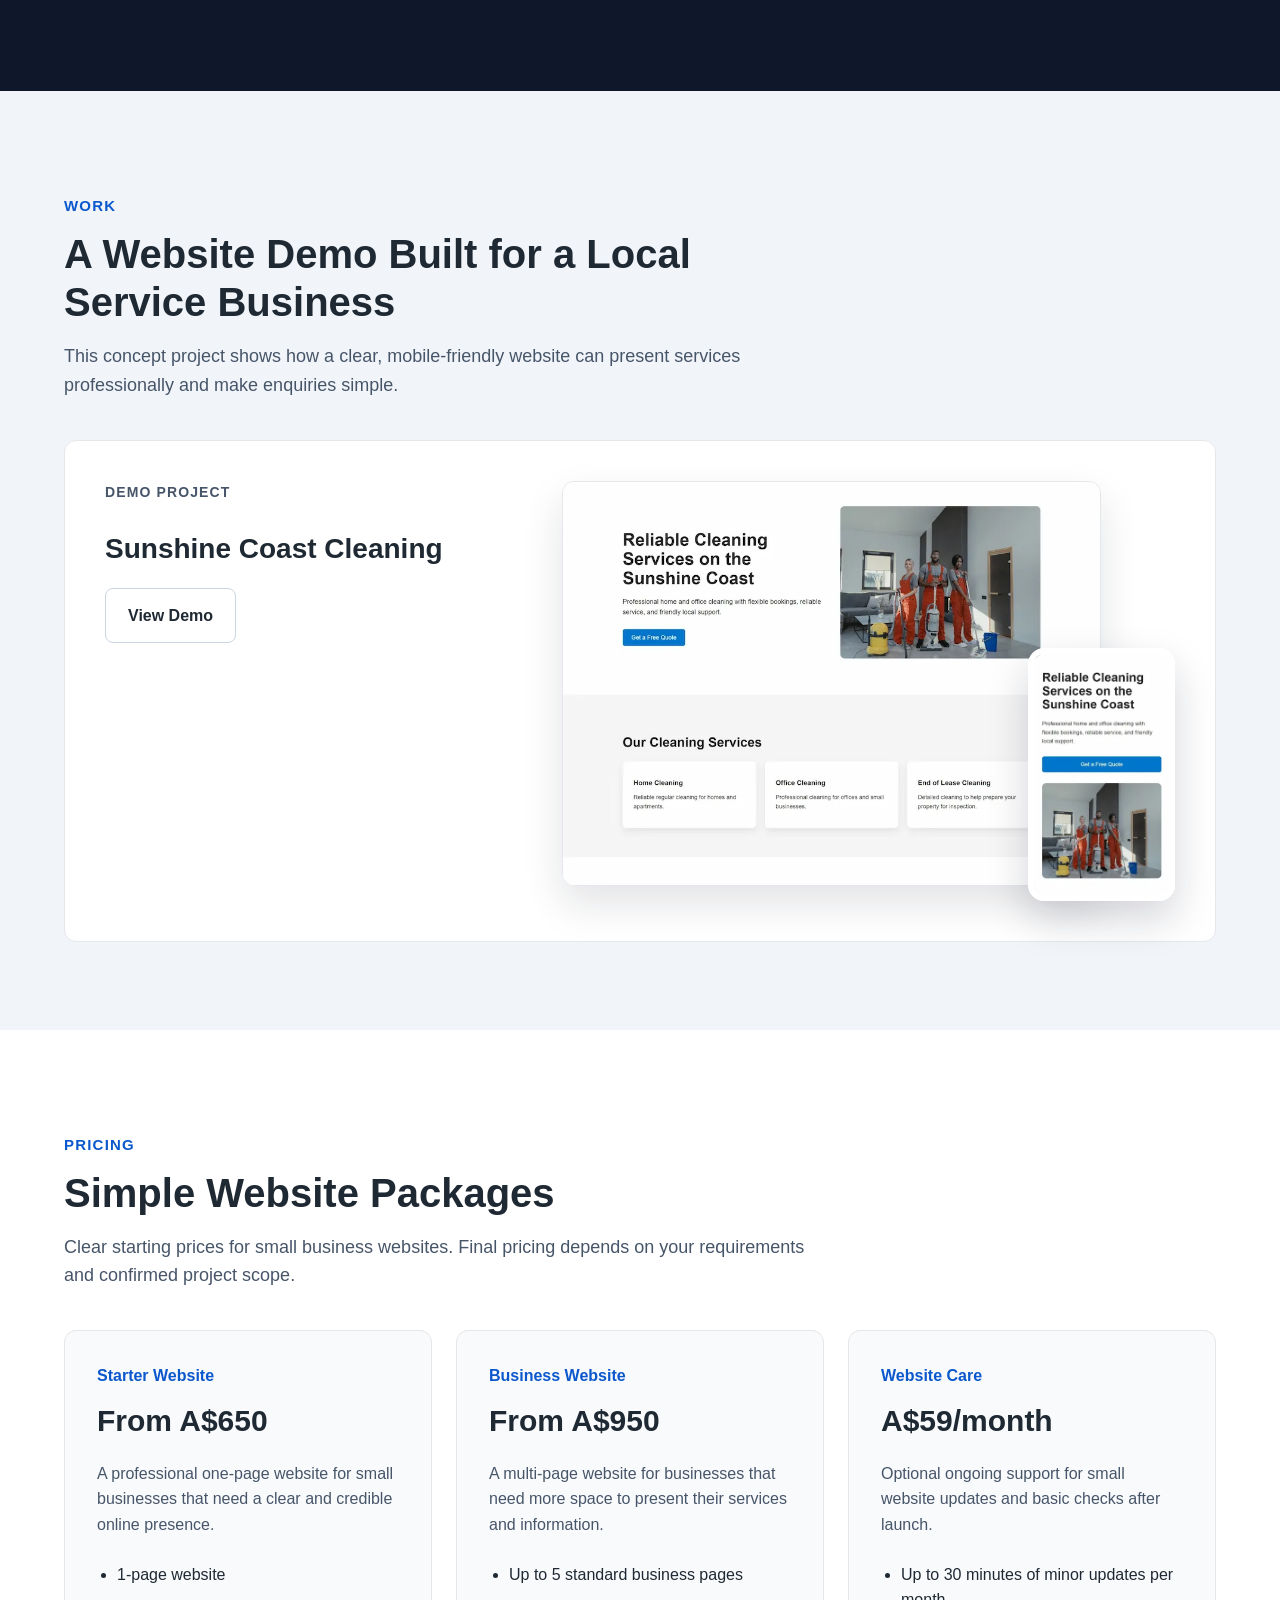
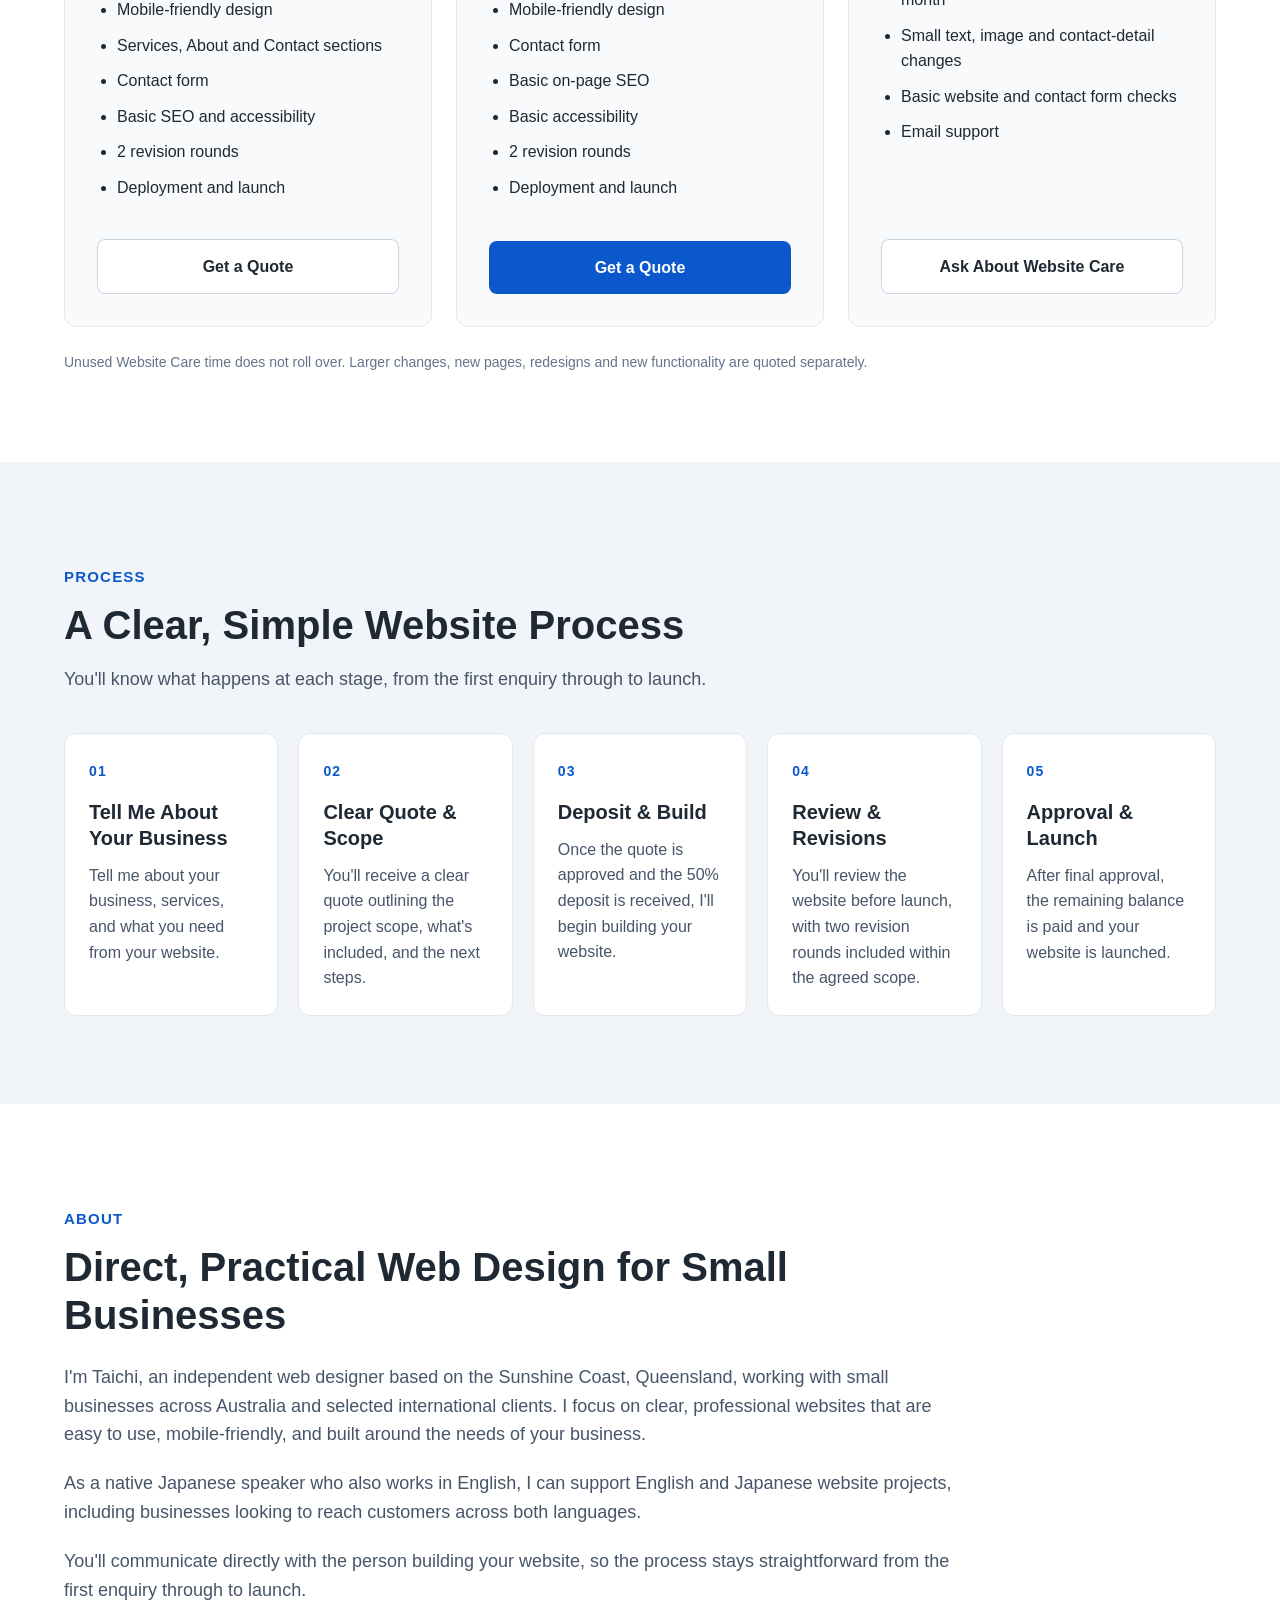
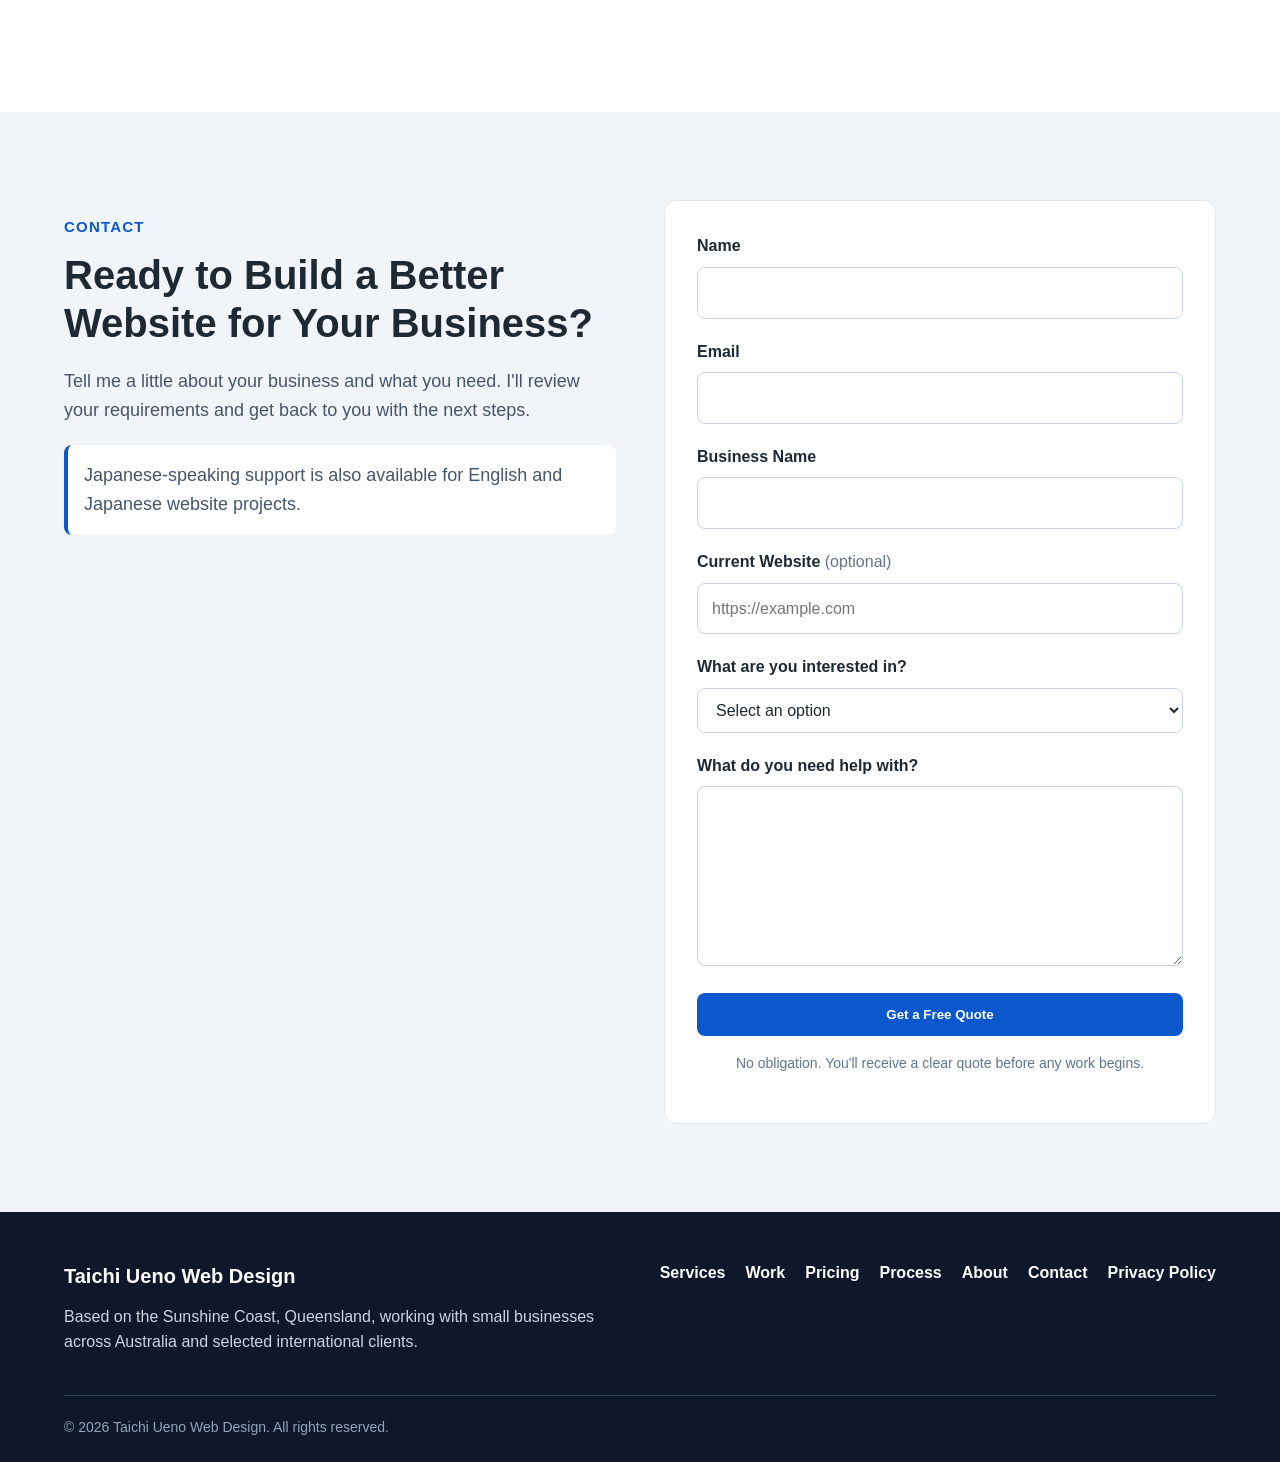
==== commit 9b4b45df: "Update brand hero and positioning" ====
--- a/index.html
+++ b/index.html
@@ -6,9 +6,9 @@
   <meta name="viewport" content="width=device-width, initial-scale=1.0">
 
   <meta name="description"
-    content="Professional, mobile-friendly websites for Australian small businesses. Based on the Sunshine Coast, Queensland, and working with businesses across Australia.">
-
-  <title>Taichi Ueno Web Design | Websites for Australian Small Businesses</title>
+    content="Professional, mobile-friendly websites for small businesses. Based on the Sunshine Coast, Queensland, serving businesses across Australia and suitable international clients.">
+
+  <title>Taichi Ueno Web Design | Websites for Small Businesses</title>
 
   <link rel="stylesheet" href="style.css">
 </head>
@@ -16,8 +16,9 @@
 <body id="top">
   <header class="site-header">
     <div class="container nav-container">
-      <a class="site-logo" href="#top">
-        Taichi Ueno Web Design
+      <a class="site-logo" href="#top" aria-label="Taichi Ueno Web Design home">
+        <img class="site-logo-mark" src="images/tu-brand-mark.svg" alt="">
+        <span class="site-logo-text">Taichi Ueno Web Design</span>
       </a>
 
       <nav class="site-nav" aria-label="Main navigation">
@@ -46,15 +47,15 @@
   <main>
 
     <section class="hero">
-      <div class="container">
+      <div class="container hero-layout">
+
         <div class="hero-content">
-
           <p class="hero-location">
             Based on the Sunshine Coast, Queensland
           </p>
 
           <h1>
-            Professional Websites for Australian Small Businesses
+            Professional Websites for Small Businesses
           </h1>
 
           <p class="hero-description">
@@ -71,24 +72,41 @@
               View My Work
             </a>
           </div>
-
-        </div>
-      </div>
-    </section>
+        </div>
+
+        <div class="hero-visual" aria-label="Responsive website design example">
+
+          <div class="laptop-mockup">
+            <img src="images/cleaning-business-desktop.webp"
+              alt="Desktop view of a responsive small business website designed by Taichi Ueno" width="900"
+              height="675">
+          </div>
+
+          <div class="mobile-mockup">
+            <img src="images/cleaning-business-mobile.webp"
+              alt="Mobile view of the same responsive small business website" width="300" height="534">
+          </div>
+
+        </div>
+
+      </div>
+    </section>
+
     <section class="services" id="services">
       <div class="container">
         <div class="section-heading">
           <p class="section-label">Services</p>
 
           <h2>
-            Website Services for Australian Small Businesses
+            Website Services for Small Businesses
           </h2>
 
           <p>
             I build straightforward, professional websites for cleaners,
             landscapers, painters, gardeners, mobile detailers, local trades,
-            and other small businesses across Australia.
-          </p>
+            and other small businesses across Australia and selected international markets.
+          </p>
+          
         </div>
 
         <div class="services-grid">
--- a/style.css
+++ b/style.css
@@ -43,10 +43,24 @@
 }
 
 .site-logo {
+  display: flex;
+  align-items: center;
+  gap: 10px;
   font-size: 20px;
   font-weight: 700;
   text-decoration: none;
   white-space: nowrap;
+}
+
+.site-logo-mark {
+  display: block;
+  width: 40px;
+  height: auto;
+  flex-shrink: 0;
+}
+
+.site-logo-text {
+  line-height: 1.2;
 }
 
 .site-nav {
@@ -89,14 +103,14 @@
 }
 
 .language-current {
-  background-color: #0f6fff;
+  background-color: #0a58cc;
   color: #ffffff;
 }
 
 .nav-cta {
   display: inline-block;
   padding: 10px 18px;
-  background-color: #0f6fff;
+  background-color: #0a58cc;
   color: #ffffff;
   border-radius: 8px;
   text-decoration: none;
@@ -106,7 +120,7 @@
 }
 
 .nav-cta:hover {
-  background-color: #0a58cc;
+  background-color: #0847a6;
   transform: translateY(-1px);
 }
 
@@ -119,7 +133,7 @@
 }
 
 .hero-content {
-  max-width: 760px;
+  max-width: 620px;
 }
 
 .hero-location {
@@ -142,10 +156,55 @@
   color: #475569;
 }
 
+
 .hero-actions {
   display: flex;
   flex-wrap: wrap;
   gap: 16px;
+}
+
+.hero-layout {
+  display: grid;
+  grid-template-columns: 1.05fr 0.95fr;
+  align-items: center;
+  gap: 56px;
+}
+
+.hero-visual {
+  position: relative;
+  min-height: 430px;
+}
+
+.laptop-mockup {
+  overflow: hidden;
+  border: 10px solid #1f2933;
+  border-radius: 18px;
+  background-color: #ffffff;
+  box-shadow: 0 20px 40px rgba(15, 23, 42, 0.16);
+}
+
+.laptop-mockup img {
+  display: block;
+  width: 100%;
+  height: auto;
+}
+
+.mobile-mockup {
+  position: absolute;
+  right: -8px;
+  bottom: -18px;
+  width: 28%;
+  overflow: hidden;
+  border: 7px solid #1f2933;
+  border-radius: 24px;
+  background-color: #ffffff;
+  box-shadow: 0 18px 32px rgba(15, 23, 42, 0.18);
+}
+
+.mobile-mockup img {
+  display: block;
+  width: 100%;
+  height: auto;
 }
 
 
@@ -161,12 +220,12 @@
 }
 
 .primary-cta {
-  background-color: #0f6fff;
+  background-color: #0a58cc;
   color: #ffffff;
 }
 
 .primary-cta:hover {
-  background-color: #0a58cc;
+  background-color: #0847a6;
   transform: translateY(-2px);
 }
 
@@ -193,7 +252,7 @@
   margin-bottom: 12px;
   font-size: 15px;
   font-weight: 700;
-  color: #0f6fff;
+  color: #0a58cc;
   text-transform: uppercase;
   letter-spacing: 0.08em;
 }
@@ -302,7 +361,7 @@
   margin: 0 0 12px;
   font-size: 14px;
   font-weight: 700;
-  color: #0f6fff;
+  color: #0a58cc;
   text-transform: uppercase;
   letter-spacing: 0.08em;
 }
@@ -367,7 +426,7 @@
   margin: 0 0 8px;
   font-size: 16px;
   font-weight: 700;
-  color: #0f6fff;
+  color: #0a58cc;
 }
 
 .pricing-card h3 {
@@ -426,7 +485,7 @@
   margin-bottom: 16px;
   font-size: 14px;
   font-weight: 700;
-  color: #0f6fff;
+  color: #0a58cc;
   letter-spacing: 0.08em;
 }
 
@@ -499,7 +558,7 @@
 .contact-note {
   padding: 16px;
   background-color: #ffffff;
-  border-left: 4px solid #0f6fff;
+  border-left: 4px solid #0a58cc;
   border-radius: 8px;
 }
 
@@ -545,7 +604,7 @@
 .form-group select:focus,
 .form-group textarea:focus {
   outline: 3px solid rgba(15, 111, 255, 0.18);
-  border-color: #0f6fff;
+  border-color: #0a58cc;
 }
 
 .form-submit {
@@ -691,11 +750,17 @@
 }
 
 html[lang="ja"] .hero h1 {
-  font-size: 52px;
+  font-size: 48px;
 }
 
 html[lang="ja"] .hero-description {
-  max-width: 920px;
+  max-width: 640px;
+  font-size: 18px;
+  line-height: 1.8;
+}
+
+.hero-break {
+  display: block;
 }
 
 html[lang="ja"] .section-heading {
@@ -722,6 +787,10 @@
   max-width: 650px;
 }
 
+html[lang="ja"] .hero h1 {
+  width: 100%;
+}
+
 
 /* Japanese Process Layout */
 
@@ -753,7 +822,12 @@
 }
 
 .desktop-hero-title {
-  display: inline;
+  display: block;
+  width: 100%;
+}
+
+.desktop-hero-title br {
+  display: block;
 }
 
 .mobile-hero-title {
@@ -791,6 +865,15 @@
 .mobile-services-title {
   display: none;
 }
+
+.desktop-hero-description {
+  display: block;
+}
+
+.mobile-hero-description {
+  display: none;
+}
+
 
 /* Tablet */
 
@@ -872,6 +955,35 @@
     justify-content: flex-start;
   }
 
+  .hero-layout {
+    grid-template-columns: 1fr;
+    gap: 40px;
+  }
+
+  .hero-content {
+    max-width: 760px;
+  }
+
+  .hero-visual {
+    width: min(100%, 720px);
+    min-height: 0;
+  }
+
+  .mobile-mockup {
+    right: 0;
+    bottom: -16px;
+    width: 24%;
+  }
+
+  html[lang="ja"] .hero-description {
+    max-width: 100%;
+  }
+
+
+
+  html[lang="ja"] .hero-description {
+    max-width: 100%;
+  }
 
 }
 
@@ -1142,5 +1254,48 @@
     display: inline;
   }
 
-
+  .hero-layout {
+    grid-template-columns: 1fr;
+    gap: 36px;
+  }
+
+  .hero-content {
+    max-width: 100%;
+  }
+
+  .hero-visual {
+    width: 100%;
+    min-height: 0;
+  }
+
+  .laptop-mockup {
+    border-width: 7px;
+    border-radius: 14px;
+  }
+
+  .mobile-mockup {
+    right: 4px;
+    bottom: -12px;
+    width: 27%;
+    border-width: 5px;
+    border-radius: 18px;
+  }
+
+
+  .desktop-hero-description {
+    display: none;
+  }
+
+  .mobile-hero-description {
+    display: block;
+  }
+
+
+  .desktop-hero-description {
+    display: none;
+  }
+
+  .mobile-hero-description {
+    display: block;
+  }
 }
